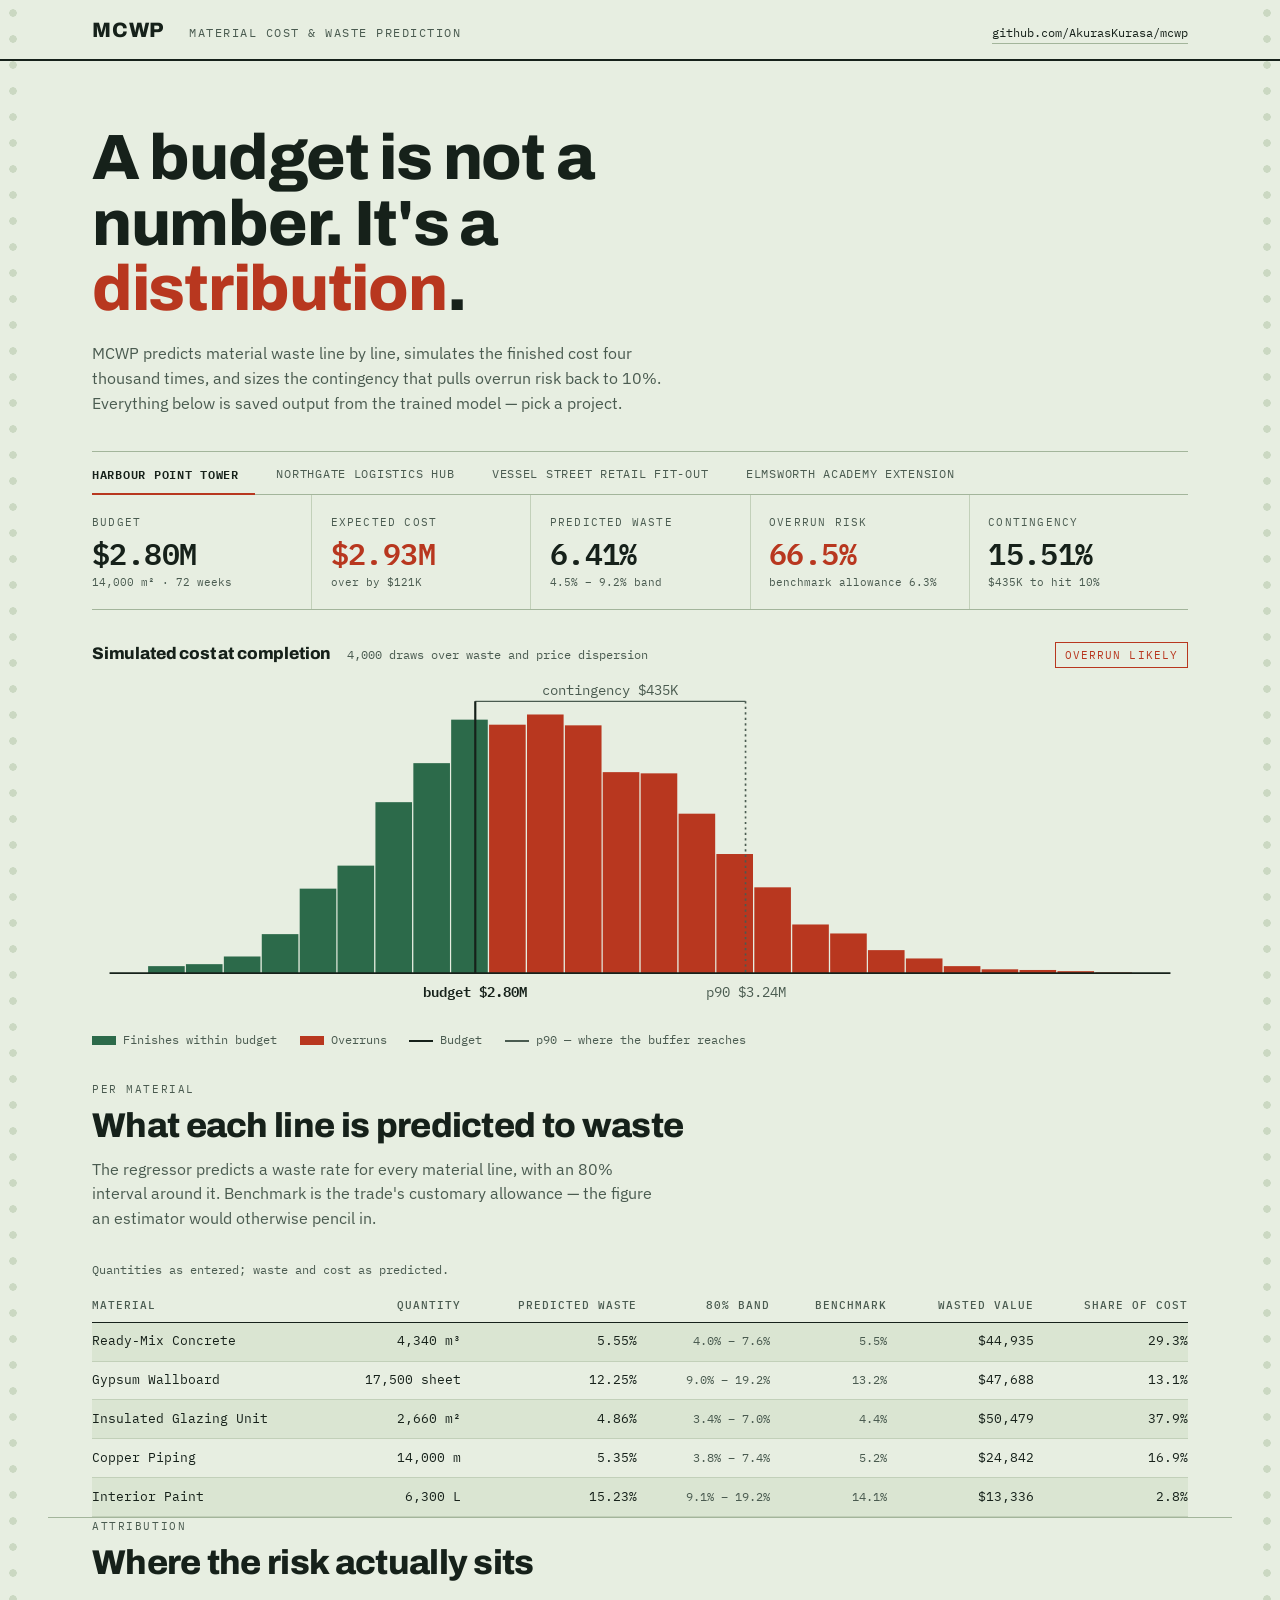
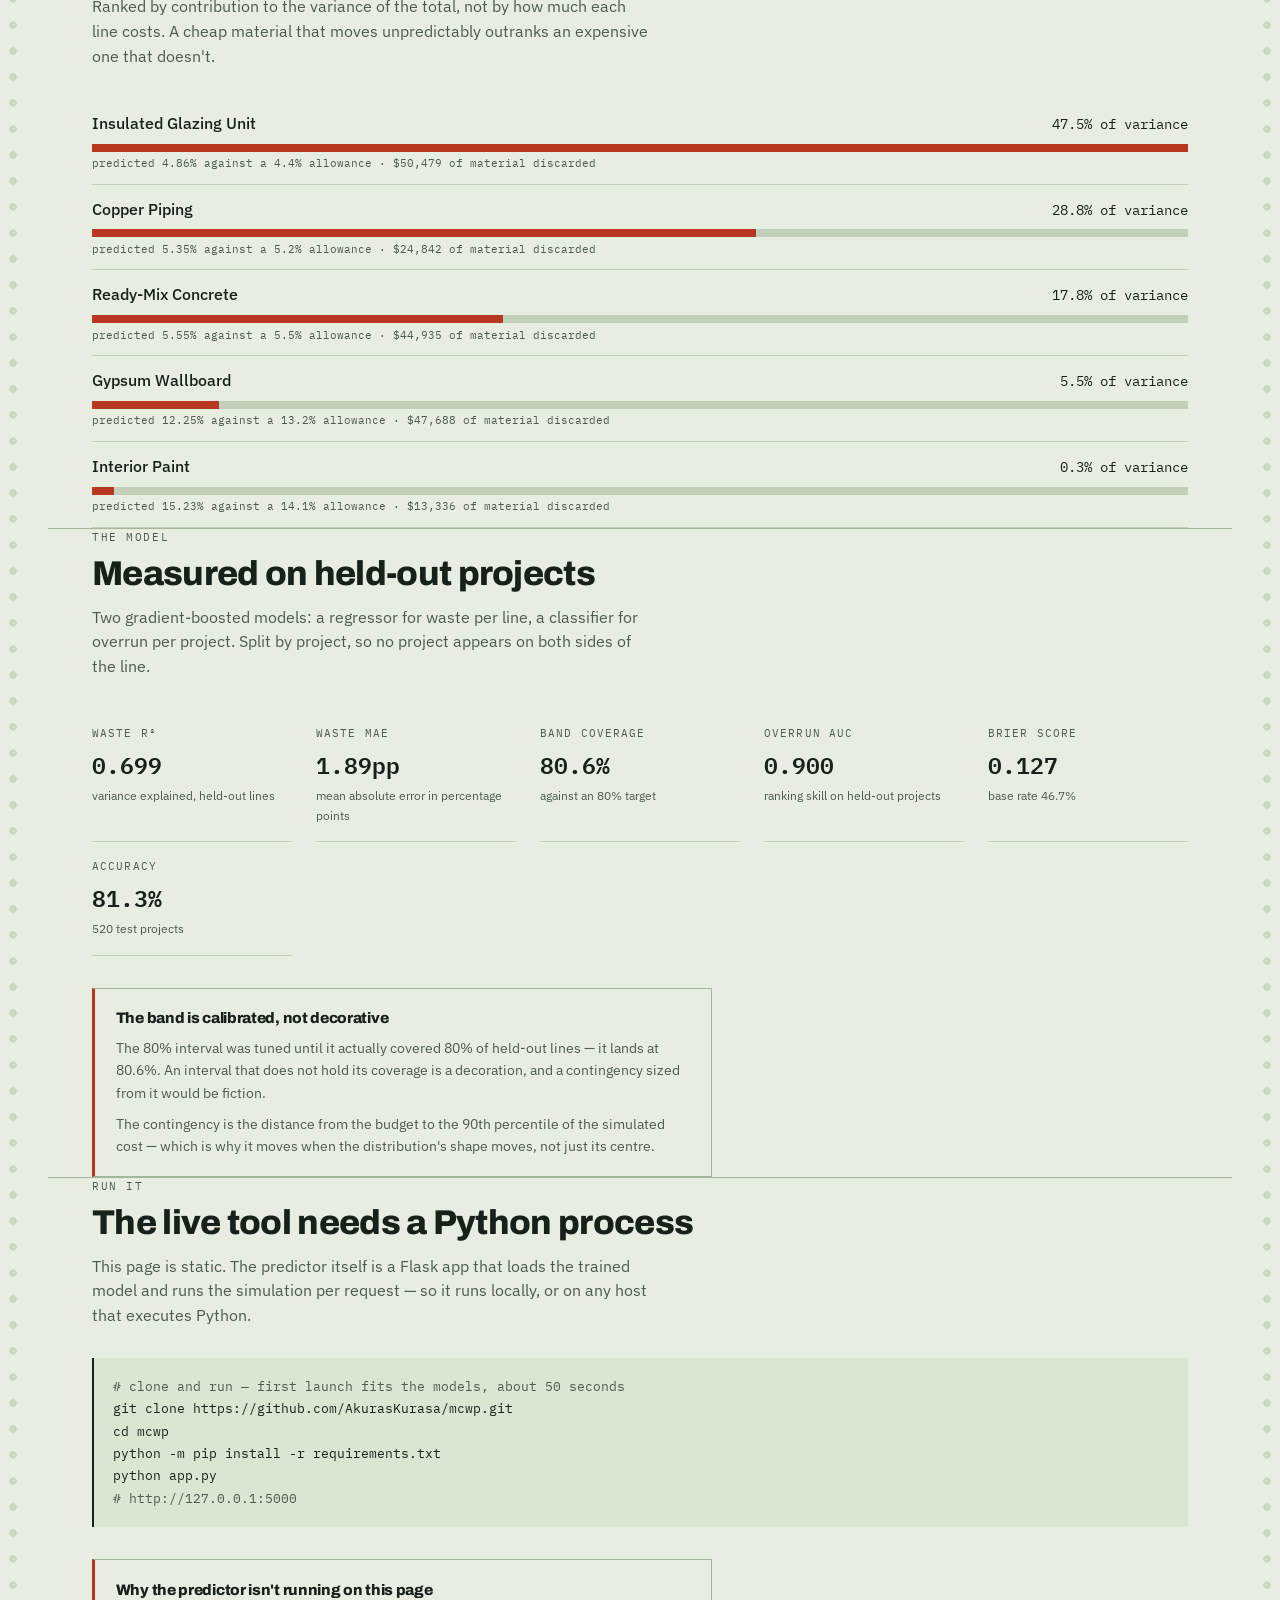
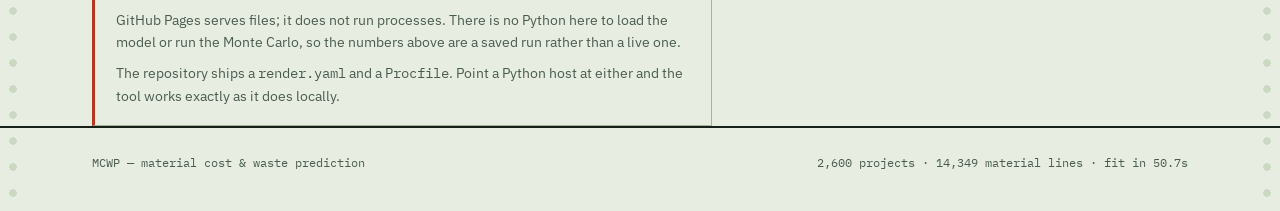
==== site/index.html @ 8adc94d2 "Add static site and GitHub Pages deployment site/ presents saved model output for the four sample pr" ====
<!doctype html>
<html lang="en">
<head>
<meta charset="utf-8">
<meta name="viewport" content="width=device-width, initial-scale=1">
<title>MCWP — Material Cost &amp; Waste Prediction</title>
<meta name="description" content="Predicts construction material waste per line, simulates the finished cost, and sizes the contingency that holds overrun risk at target.">
<link rel="preconnect" href="https://fonts.googleapis.com">
<link rel="preconnect" href="https://fonts.gstatic.com" crossorigin>
<link href="https://fonts.googleapis.com/css2?family=Archivo:wght@600;800&family=IBM+Plex+Mono:wght@400;500;600&family=IBM+Plex+Sans:wght@400;500&display=swap" rel="stylesheet">
<style>
/* ─────────────────────────────────────────────────────────────
   Greenbar. Continuous-form ledger stock, the paper cost reports
   were printed on before they lived in spreadsheets.
   Dark mode is that paper's sibling: a green phosphor terminal.
   ───────────────────────────────────────────────────────────── */
:root{
  --paper:#E7EEE1; --band:#DAE5D2; --ink:#16211A; --ink-2:#4A5B50;
  --rule:#A3B59B; --rule-2:#C2D0B9; --risk:#B8371F; --safe:#2C6A4A;
  --feed:#CBD8C2;
  --f-display:"Archivo",system-ui,sans-serif;
  --f-body:"IBM Plex Sans",system-ui,sans-serif;
  --f-mono:"IBM Plex Mono",ui-monospace,Menlo,monospace;
  --gut:clamp(1.1rem,4vw,2.75rem);
  --max:74rem;
}
@media (prefers-color-scheme:dark){
  :root{
    --paper:#0A120D; --band:#111E15; --ink:#B7E8C6; --ink-2:#6E9A7C;
    --rule:#24382B; --rule-2:#1A2A20; --risk:#FF7355; --safe:#4FD98A;
    --feed:#152219;
  }
}
*{box-sizing:border-box}
html{-webkit-text-size-adjust:100%}
body{
  margin:0; background:var(--paper); color:var(--ink);
  font-family:var(--f-body); font-size:16px; line-height:1.55;
  -webkit-font-smoothing:antialiased;
}
/* tractor-feed margin, wide viewports only */
@media (min-width:1180px){
  body{
    background-image:
      radial-gradient(circle at 13px 50%, var(--feed) 3.5px, transparent 4px),
      radial-gradient(circle at calc(100% - 13px) 50%, var(--feed) 3.5px, transparent 4px);
    background-size:100% 26px; background-repeat:repeat-y;
  }
}
.wrap{max-width:var(--max); margin:0 auto; padding:0 var(--gut)}
a{color:inherit}
h1,h2,h3{font-family:var(--f-display); font-weight:800; letter-spacing:-.02em; margin:0}
.mono{font-family:var(--f-mono); font-variant-numeric:tabular-nums}
:focus-visible{outline:2px solid var(--risk); outline-offset:3px}

/* ── masthead ─────────────────────────────────────────────── */
.head{border-bottom:2px solid var(--ink)}
.head .wrap{display:flex; flex-wrap:wrap; gap:.5rem 1.5rem; align-items:baseline; padding-block:.85rem}
.mark{font-family:var(--f-display); font-weight:800; font-size:1.3rem; letter-spacing:.04em}
.head .sub{font-family:var(--f-mono); font-size:.72rem; text-transform:uppercase;
  letter-spacing:.13em; color:var(--ink-2)}
.head .spacer{margin-left:auto}
.head a.repo{font-family:var(--f-mono); font-size:.75rem; text-decoration:none;
  border-bottom:1px solid var(--rule); padding-bottom:1px}
.head a.repo:hover{border-color:var(--ink)}

/* ── hero ─────────────────────────────────────────────────── */
.hero{padding-block:clamp(2.2rem,6vw,4rem) 1.5rem}
.thesis{font-size:clamp(2rem,6.2vw,4rem); line-height:1.02; max-width:16ch}
.thesis em{font-style:normal; color:var(--risk)}
.lede{margin:1.15rem 0 0; max-width:58ch; color:var(--ink-2); font-size:1.02rem}

/* ── project switcher ─────────────────────────────────────── */
.tabs{display:flex; flex-wrap:wrap; gap:0; margin-top:2.25rem;
  border-top:1px solid var(--rule); border-bottom:1px solid var(--rule)}
.tab{appearance:none; background:none; border:0; cursor:pointer;
  font-family:var(--f-mono); font-size:.76rem; letter-spacing:.06em;
  text-transform:uppercase; color:var(--ink-2); padding:.7rem 1rem .6rem 0;
  margin-right:1.35rem; border-bottom:2px solid transparent; margin-bottom:-1px}
.tab:hover{color:var(--ink)}
.tab[aria-selected="true"]{color:var(--ink); border-bottom-color:var(--risk); font-weight:600}

/* ── figure row ───────────────────────────────────────────── */
.figs{display:grid; grid-template-columns:repeat(auto-fit,minmax(9.5rem,1fr));
  border-bottom:1px solid var(--rule)}
.fig{padding:1.15rem 1rem 1.1rem 0}
.fig + .fig{border-left:1px solid var(--rule-2); padding-left:1.15rem}
.fig .k{font-family:var(--f-mono); font-size:.68rem; text-transform:uppercase;
  letter-spacing:.11em; color:var(--ink-2); display:block; margin-bottom:.4rem}
.fig .v{font-family:var(--f-mono); font-weight:600; font-size:clamp(1.3rem,3.2vw,1.85rem);
  letter-spacing:-.02em; display:block; line-height:1.1}
.fig .n{font-family:var(--f-mono); font-size:.7rem; color:var(--ink-2); display:block; margin-top:.3rem}
.v.risk{color:var(--risk)} .v.safe{color:var(--safe)}

/* ── the chart: signature element ─────────────────────────── */
.chartwrap{padding:1.9rem 0 .5rem}
.chart-hd{display:flex; flex-wrap:wrap; gap:.6rem 1rem; align-items:baseline; margin-bottom:1.1rem}
.chart-hd h2{font-size:1.05rem; letter-spacing:-.01em}
.chart-hd .note{font-family:var(--f-mono); font-size:.72rem; color:var(--ink-2)}
.verdict{font-family:var(--f-mono); font-size:.7rem; text-transform:uppercase;
  letter-spacing:.1em; padding:.22rem .55rem; border:1px solid currentColor; margin-left:auto}
svg{display:block; width:100%; height:auto; overflow:visible}
.legend{display:flex; flex-wrap:wrap; gap:1.4rem; margin-top:1rem;
  font-family:var(--f-mono); font-size:.72rem; color:var(--ink-2)}
.legend i{display:inline-block; width:1.5rem; height:.55rem; margin-right:.45rem;
  vertical-align:middle; border:0}

/* ── sections ─────────────────────────────────────────────── */
section{padding-block:clamp(2.4rem,6vw,4rem)}
section + section{border-top:1px solid var(--rule)}
.eyebrow{font-family:var(--f-mono); font-size:.7rem; text-transform:uppercase;
  letter-spacing:.14em; color:var(--ink-2); margin:0 0 .55rem}
.h2{font-size:clamp(1.5rem,3.6vw,2.15rem); line-height:1.12; margin-bottom:.7rem}
.intro{max-width:56ch; color:var(--ink-2); margin:0 0 1.9rem}

/* ── ledger table ─────────────────────────────────────────── */
.ledger{width:100%; border-collapse:collapse; font-family:var(--f-mono); font-size:.82rem}
.ledger caption{text-align:left; font-family:var(--f-mono); font-size:.72rem;
  color:var(--ink-2); padding-bottom:.6rem}
.ledger th{text-align:right; font-weight:500; font-size:.68rem; text-transform:uppercase;
  letter-spacing:.09em; color:var(--ink-2); padding:.5rem .7rem; border-bottom:1.5px solid var(--ink)}
.ledger th:first-child,.ledger td:first-child{text-align:left; padding-left:0}
.ledger td{text-align:right; padding:.55rem .7rem; border-bottom:1px solid var(--rule-2);
  font-variant-numeric:tabular-nums}
.ledger tbody tr:nth-child(odd){background:var(--band)}
.ledger td:last-child,.ledger th:last-child{padding-right:0}
.scroller{overflow-x:auto; margin-inline:calc(var(--gut) * -1); padding-inline:var(--gut)}
.band{color:var(--ink-2); font-size:.76rem}

/* ── risk bars ────────────────────────────────────────────── */
.risks{list-style:none; margin:0; padding:0}
.risks li{padding:.75rem 0; border-bottom:1px solid var(--rule-2);
  display:grid; grid-template-columns:1fr auto; gap:.15rem .9rem; align-items:baseline}
.risks .nm{font-weight:500}
.risks .pc{font-family:var(--f-mono); font-size:.85rem; font-variant-numeric:tabular-nums}
.risks .bar{grid-column:1/-1; height:.5rem; background:var(--rule-2); margin-top:.35rem}
.risks .bar span{display:block; height:100%; background:var(--risk)}
.risks .meta{grid-column:1/-1; font-family:var(--f-mono); font-size:.71rem; color:var(--ink-2)}

/* ── metric grid ──────────────────────────────────────────── */
.metrics{display:grid; grid-template-columns:repeat(auto-fit,minmax(11rem,1fr)); gap:0 1.5rem}
.metric{padding:1rem 0; border-bottom:1px solid var(--rule-2)}
.metric .k{font-family:var(--f-mono); font-size:.69rem; text-transform:uppercase;
  letter-spacing:.1em; color:var(--ink-2); display:block}
.metric .v{font-family:var(--f-mono); font-weight:600; font-size:1.45rem; display:block; margin-top:.3rem}
.metric .n{font-size:.78rem; color:var(--ink-2); display:block; margin-top:.2rem}

/* ── code ─────────────────────────────────────────────────── */
pre{font-family:var(--f-mono); font-size:.82rem; line-height:1.7; margin:0;
  padding:1.1rem 1.2rem; background:var(--band); border-left:2px solid var(--ink);
  overflow-x:auto}
pre .c{color:var(--ink-2)}

/* ── callout ──────────────────────────────────────────────── */
.callout{border:1px solid var(--rule); border-left:3px solid var(--risk);
  padding:1.15rem 1.3rem; margin-top:2rem; max-width:62ch}
.callout h3{font-size:.95rem; margin-bottom:.4rem}
.callout p{margin:0; font-size:.9rem; color:var(--ink-2)}
.callout p + p{margin-top:.55rem}

/* ── footer ───────────────────────────────────────────────── */
footer{border-top:2px solid var(--ink); padding-block:1.6rem 2.4rem;
  font-family:var(--f-mono); font-size:.74rem; color:var(--ink-2)}
footer .wrap{display:flex; flex-wrap:wrap; gap:.5rem 1.5rem; align-items:baseline}
footer .spacer{margin-left:auto}
@media (prefers-reduced-motion:no-preference){
  .fade{animation:f .5s ease both}
  @keyframes f{from{opacity:0; transform:translateY(4px)} to{opacity:1; transform:none}}
}
</style>
</head>
<body>

<header class="head">
  <div class="wrap">
    <span class="mark">MCWP</span>
    <span class="sub">Material cost &amp; waste prediction</span>
    <span class="spacer"></span>
    <a class="repo" href="https://github.com/AkurasKurasa/mcwp">github.com/AkurasKurasa/mcwp</a>
  </div>
</header>

<main>
  <div class="wrap hero">
    <h1 class="thesis">A budget is not a number. It's a <em>distribution</em>.</h1>
    <p class="lede">
      MCWP predicts material waste line by line, simulates the finished cost four
      thousand times, and sizes the contingency that pulls overrun risk back to 10%.
      Everything below is saved output from the trained model — pick a project.
    </p>

    <div class="tabs" role="tablist" aria-label="Sample projects"></div>

    <div class="figs"></div>

    <div class="chartwrap">
      <div class="chart-hd">
        <h2>Simulated cost at completion</h2>
        <span class="note">4,000 draws over waste and price dispersion</span>
        <span class="verdict"></span>
      </div>
      <div class="chartbox"></div>
      <div class="legend">
        <span><i style="background:var(--safe)"></i>Finishes within budget</span>
        <span><i style="background:var(--risk)"></i>Overruns</span>
        <span><i style="background:var(--ink);height:2px"></i>Budget</span>
        <span><i style="background:var(--ink-2);height:2px"></i>p90 — where the buffer reaches</span>
      </div>
    </div>
  </div>

  <section class="wrap">
    <p class="eyebrow">Per material</p>
    <h2 class="h2">What each line is predicted to waste</h2>
    <p class="intro">
      The regressor predicts a waste rate for every material line, with an 80%
      interval around it. Benchmark is the trade's customary allowance — the
      figure an estimator would otherwise pencil in.
    </p>
    <div class="scroller">
      <table class="ledger">
        <caption>Quantities as entered; waste and cost as predicted.</caption>
        <thead>
          <tr>
            <th>Material</th><th>Quantity</th><th>Predicted waste</th>
            <th>80% band</th><th>Benchmark</th><th>Wasted value</th><th>Share of cost</th>
          </tr>
        </thead>
        <tbody id="lines"></tbody>
      </table>
    </div>
  </section>

  <section class="wrap">
    <p class="eyebrow">Attribution</p>
    <h2 class="h2">Where the risk actually sits</h2>
    <p class="intro">
      Ranked by contribution to the variance of the total, not by how much each
      line costs. A cheap material that moves unpredictably outranks an expensive
      one that doesn't.
    </p>
    <ul class="risks" id="risks"></ul>
  </section>

  <section class="wrap">
    <p class="eyebrow">The model</p>
    <h2 class="h2">Measured on held-out projects</h2>
    <p class="intro">
      Two gradient-boosted models: a regressor for waste per line, a classifier
      for overrun per project. Split by project, so no project appears on both
      sides of the line.
    </p>
    <div class="metrics" id="metrics"></div>

    <div class="callout">
      <h3>The band is calibrated, not decorative</h3>
      <p id="cal-note"></p>
      <p>
        The contingency is the distance from the budget to the 90th percentile of
        the simulated cost — which is why it moves when the distribution's shape
        moves, not just its centre.
      </p>
    </div>
  </section>

  <section class="wrap">
    <p class="eyebrow">Run it</p>
    <h2 class="h2">The live tool needs a Python process</h2>
    <p class="intro">
      This page is static. The predictor itself is a Flask app that loads the
      trained model and runs the simulation per request — so it runs locally, or
      on any host that executes Python.
    </p>
<pre><span class="c"># clone and run — first launch fits the models, about 50 seconds</span>
git clone https://github.com/AkurasKurasa/mcwp.git
cd mcwp
python -m pip install -r requirements.txt
python app.py
<span class="c"># http://127.0.0.1:5000</span></pre>
    <div class="callout">
      <h3>Why the predictor isn't running on this page</h3>
      <p>
        GitHub Pages serves files; it does not run processes. There is no Python
        here to load the model or run the Monte Carlo, so the numbers above are a
        saved run rather than a live one.
      </p>
      <p>
        The repository ships a <span class="mono">render.yaml</span> and a
        <span class="mono">Procfile</span>. Point a Python host at either and the
        tool works exactly as it does locally.
      </p>
    </div>
  </section>
</main>

<footer>
  <div class="wrap">
    <span>MCWP — material cost &amp; waste prediction</span>
    <span class="spacer"></span>
    <span id="corpus"></span>
  </div>
</footer>

<script src="data.js"></script>
<script>
(function(){
  "use strict";
  var D = window.MCWP;
  if (!D) return;

  var money = function(v, d){
    d = d || 0;
    return (v < 0 ? "-" : "") + "$" + Math.abs(v).toLocaleString("en-US",
      {minimumFractionDigits:d, maximumFractionDigits:d});
  };
  var compact = function(v){
    var a = Math.abs(v), s = v < 0 ? "-" : "";
    if (a >= 1e6) return s + "$" + (a/1e6).toFixed(2) + "M";
    if (a >= 1e3) return s + "$" + (a/1e3).toFixed(0) + "K";
    return s + "$" + a.toFixed(0);
  };
  var pct = function(v, d){ return v.toFixed(d === undefined ? 1 : d) + "%"; };
  var el = function(sel){ return document.querySelector(sel); };

  /* ── tabs ─────────────────────────────────────────────── */
  var tabs = el(".tabs"), current = 0;
  D.projects.forEach(function(p, i){
    var b = document.createElement("button");
    b.className = "tab"; b.type = "button"; b.role = "tab";
    b.textContent = p.name;
    b.setAttribute("aria-selected", i === 0 ? "true" : "false");
    b.addEventListener("click", function(){ select(i); });
    tabs.appendChild(b);
  });

  function select(i){
    current = i;
    Array.prototype.forEach.call(tabs.children, function(b, j){
      b.setAttribute("aria-selected", j === i ? "true" : "false");
    });
    render(D.projects[i]);
  }

  /* ── figure row ───────────────────────────────────────── */
  function figures(p){
    var over = p.variance < 0;
    return [
      {k:"Budget",          v:compact(p.budget),                 n:p.area.toLocaleString()+" m² · "+p.weeks+" weeks"},
      {k:"Expected cost",   v:compact(p.expected),               n:(over?"over":"under")+" by "+compact(Math.abs(p.variance)), cls:over?"risk":"safe"},
      {k:"Predicted waste", v:pct(p.waste.pct,2),                n:pct(p.waste.low_pct,1)+" – "+pct(p.waste.high_pct,1)+" band"},
      {k:"Overrun risk",    v:pct(p.overrun.probability,1),      n:"benchmark allowance "+pct(p.waste.benchmark_pct,1), cls:p.overrun.probability>=50?"risk":"safe"},
      {k:"Contingency",     v:pct(p.buffer.pct_of_budget,2),     n:compact(p.buffer.amount)+" to hit "+p.buffer.target_risk+"%"}
    ];
  }

  function render(p){
    /* figures */
    var f = el(".figs");
    f.innerHTML = "";
    figures(p).forEach(function(d){
      var div = document.createElement("div");
      div.className = "fig fade";
      div.innerHTML = '<span class="k">'+d.k+'</span>' +
        '<span class="v '+(d.cls||"")+'">'+d.v+'</span>' +
        '<span class="n">'+d.n+'</span>';
      f.appendChild(div);
    });

    /* verdict chip */
    var v = el(".verdict");
    v.textContent = p.overrun.verdict;
    v.style.color = p.overrun.probability >= 50 ? "var(--risk)" : "var(--safe)";

    chart(p);
    ledger(p);
    risks(p);
  }

  /* ── the distribution ─────────────────────────────────── */
  function chart(p){
    var H = p.overrun.histogram, box = el(".chartbox");
    var W = 1000, HT = 300, PAD = {t:26, r:16, b:38, l:16};
    var xs = H.map(function(d){ return d.x; });
    var lo = Math.min(Math.min.apply(null, xs), p.budget);
    var hi = Math.max(Math.max.apply(null, xs), p.budget, p.overrun.p90);
    var span = (hi - lo) || 1;
    lo -= span * 0.06; hi += span * 0.06; span = hi - lo;

    var maxN = Math.max.apply(null, H.map(function(d){ return d.n; })) || 1;
    var bw = H.length > 1 ? Math.abs(H[1].x - H[0].x) : span / 26;
    var X = function(val){ return PAD.l + (val - lo) / span * (W - PAD.l - PAD.r); };
    var Y = function(n){ return HT - PAD.b - (n / maxN) * (HT - PAD.t - PAD.b); };

    var bars = H.map(function(d){
      var over = d.x > p.budget;
      var x0 = X(d.x - bw/2) + 0.6, x1 = X(d.x + bw/2) - 0.6;
      return '<rect x="'+x0.toFixed(1)+'" y="'+Y(d.n).toFixed(1)+
             '" width="'+Math.max(x1-x0,0.5).toFixed(1)+
             '" height="'+(HT - PAD.b - Y(d.n)).toFixed(1)+
             '" fill="'+(over ? "var(--risk)" : "var(--safe)")+'"/>';
    }).join("");

    var bx = X(p.budget), px = X(p.overrun.p90), base = HT - PAD.b;
    var svg =
      '<svg viewBox="0 0 '+W+' '+HT+'" role="img" aria-label="Simulated cost distribution for '+
        p.name+'. Budget '+money(p.budget)+', 90th percentile '+money(p.overrun.p90)+'.">' +
      bars +
      /* baseline */
      '<line x1="'+PAD.l+'" y1="'+base+'" x2="'+(W-PAD.r)+'" y2="'+base+
        '" stroke="var(--ink)" stroke-width="1.5"/>' +
      /* buffer span */
      '<line x1="'+bx.toFixed(1)+'" y1="'+(PAD.t-12)+'" x2="'+px.toFixed(1)+'" y2="'+(PAD.t-12)+
        '" stroke="var(--ink-2)" stroke-width="1"/>' +
      '<text x="'+((bx+px)/2).toFixed(1)+'" y="'+(PAD.t-18)+
        '" text-anchor="middle" font-family="IBM Plex Mono, monospace" font-size="13" ' +
        'fill="var(--ink-2)">contingency '+compact(p.buffer.amount)+'</text>' +
      /* p90 */
      '<line x1="'+px.toFixed(1)+'" y1="'+(PAD.t-12)+'" x2="'+px.toFixed(1)+'" y2="'+base+
        '" stroke="var(--ink-2)" stroke-width="1.5" stroke-dasharray="2 3"/>' +
      '<text x="'+px.toFixed(1)+'" y="'+(base+22)+'" text-anchor="middle" ' +
        'font-family="IBM Plex Mono, monospace" font-size="13" fill="var(--ink-2)">p90 '+
        compact(p.overrun.p90)+'</text>' +
      /* budget */
      '<line x1="'+bx.toFixed(1)+'" y1="'+(PAD.t-12)+'" x2="'+bx.toFixed(1)+'" y2="'+base+
        '" stroke="var(--ink)" stroke-width="2"/>' +
      '<text x="'+bx.toFixed(1)+'" y="'+(base+22)+'" text-anchor="middle" ' +
        'font-family="IBM Plex Mono, monospace" font-size="13" font-weight="600" ' +
        'fill="var(--ink)">budget '+compact(p.budget)+'</text>' +
      '</svg>';
    box.innerHTML = svg;
  }

  /* ── ledger ───────────────────────────────────────────── */
  function ledger(p){
    el("#lines").innerHTML = p.lines.map(function(l){
      return "<tr>" +
        "<td>"+l.name+"</td>" +
        "<td>"+l.qty.toLocaleString("en-US",{maximumFractionDigits:0})+" "+l.unit+"</td>" +
        "<td>"+pct(l.waste,2)+"</td>" +
        '<td class="band">'+pct(l.low,1)+" – "+pct(l.high,1)+"</td>" +
        '<td class="band">'+pct(l.bench,1)+"</td>" +
        "<td>"+money(l.wasted_value)+"</td>" +
        "<td>"+pct(l.share,1)+"</td>" +
      "</tr>";
    }).join("");
  }

  /* ── risk attribution ─────────────────────────────────── */
  function risks(p){
    var top = p.risks[0] ? p.risks[0].variance_share : 1;
    el("#risks").innerHTML = p.risks.map(function(r){
      var w = Math.max(2, r.variance_share / top * 100);
      return "<li>" +
        '<span class="nm">'+r.name+"</span>" +
        '<span class="pc">'+pct(r.variance_share,1)+" of variance</span>" +
        '<span class="bar"><span style="width:'+w.toFixed(1)+'%"></span></span>' +
        '<span class="meta">predicted '+pct(r.waste_pct,2)+
          " against a "+pct(r.benchmark_pct,1)+" allowance · "+
          money(r.wasted_value)+" of material discarded</span>" +
      "</li>";
    }).join("");
  }

  /* ── static: model metrics ────────────────────────────── */
  (function(){
    var m = D.model, w = m.waste, o = m.overrun;
    var rows = [
      {k:"Waste R²",        v:w.r2.toFixed(3),            n:"variance explained, held-out lines"},
      {k:"Waste MAE",       v:w.mae_pp.toFixed(2)+"pp",   n:"mean absolute error in percentage points"},
      {k:"Band coverage",   v:w.coverage_80.toFixed(1)+"%", n:"against an 80% target"},
      {k:"Overrun AUC",     v:o.auc.toFixed(3),           n:"ranking skill on held-out projects"},
      {k:"Brier score",     v:o.brier.toFixed(3),         n:"base rate "+o.base_rate.toFixed(1)+"%"},
      {k:"Accuracy",        v:o.accuracy*100 < 100 ? (o.accuracy*100).toFixed(1)+"%" : "-",
       n:o.test_projects+" test projects"}
    ];
    el("#metrics").innerHTML = rows.map(function(r){
      return '<div class="metric"><span class="k">'+r.k+'</span>' +
             '<span class="v">'+r.v+'</span><span class="n">'+r.n+"</span></div>";
    }).join("");

    el("#cal-note").textContent =
      "The 80% interval was tuned until it actually covered 80% of held-out lines — " +
      "it lands at " + w.coverage_80.toFixed(1) + "%. An interval that does not hold " +
      "its coverage is a decoration, and a contingency sized from it would be fiction.";

    el("#corpus").textContent =
      m.corpus_projects.toLocaleString() + " projects · " +
      m.corpus_lines.toLocaleString() + " material lines · fit in " +
      m.fit_seconds.toFixed(1) + "s";
  })();

  select(0);
})();
</script>
</body>
</html>
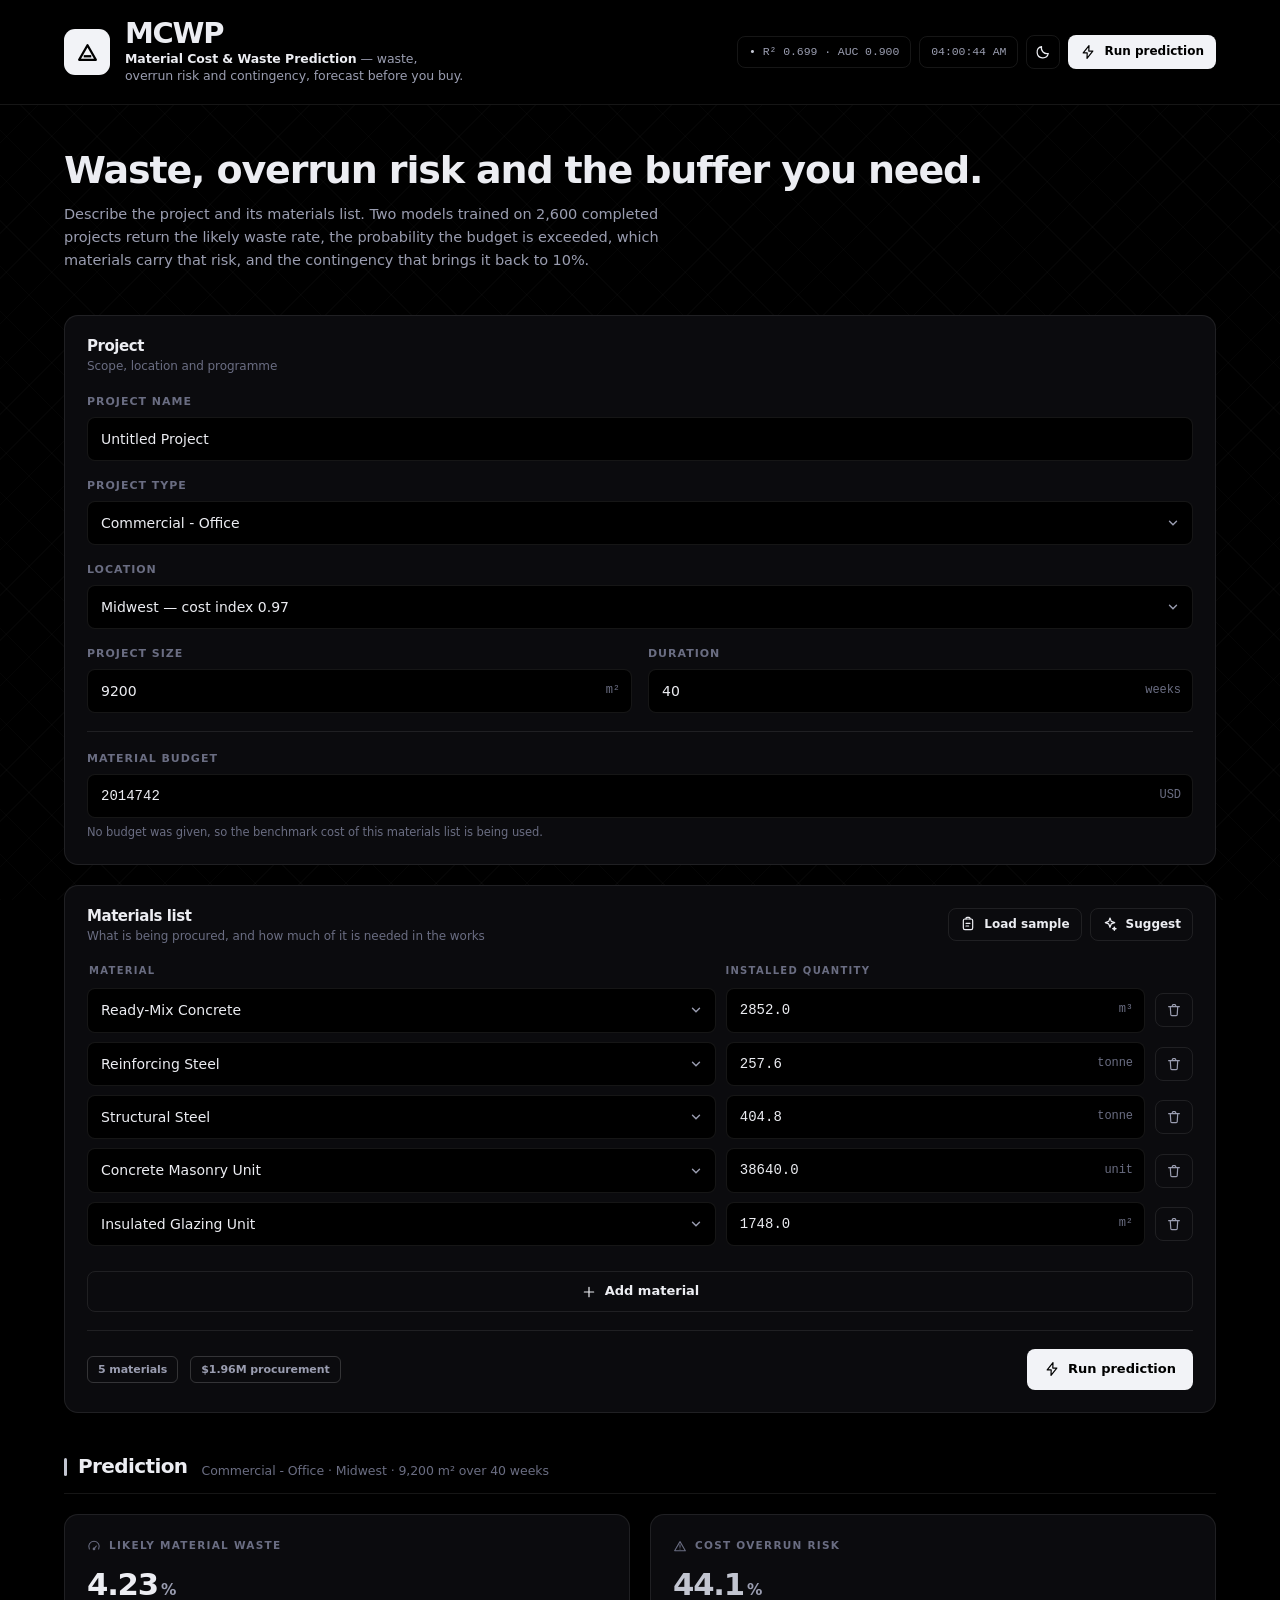
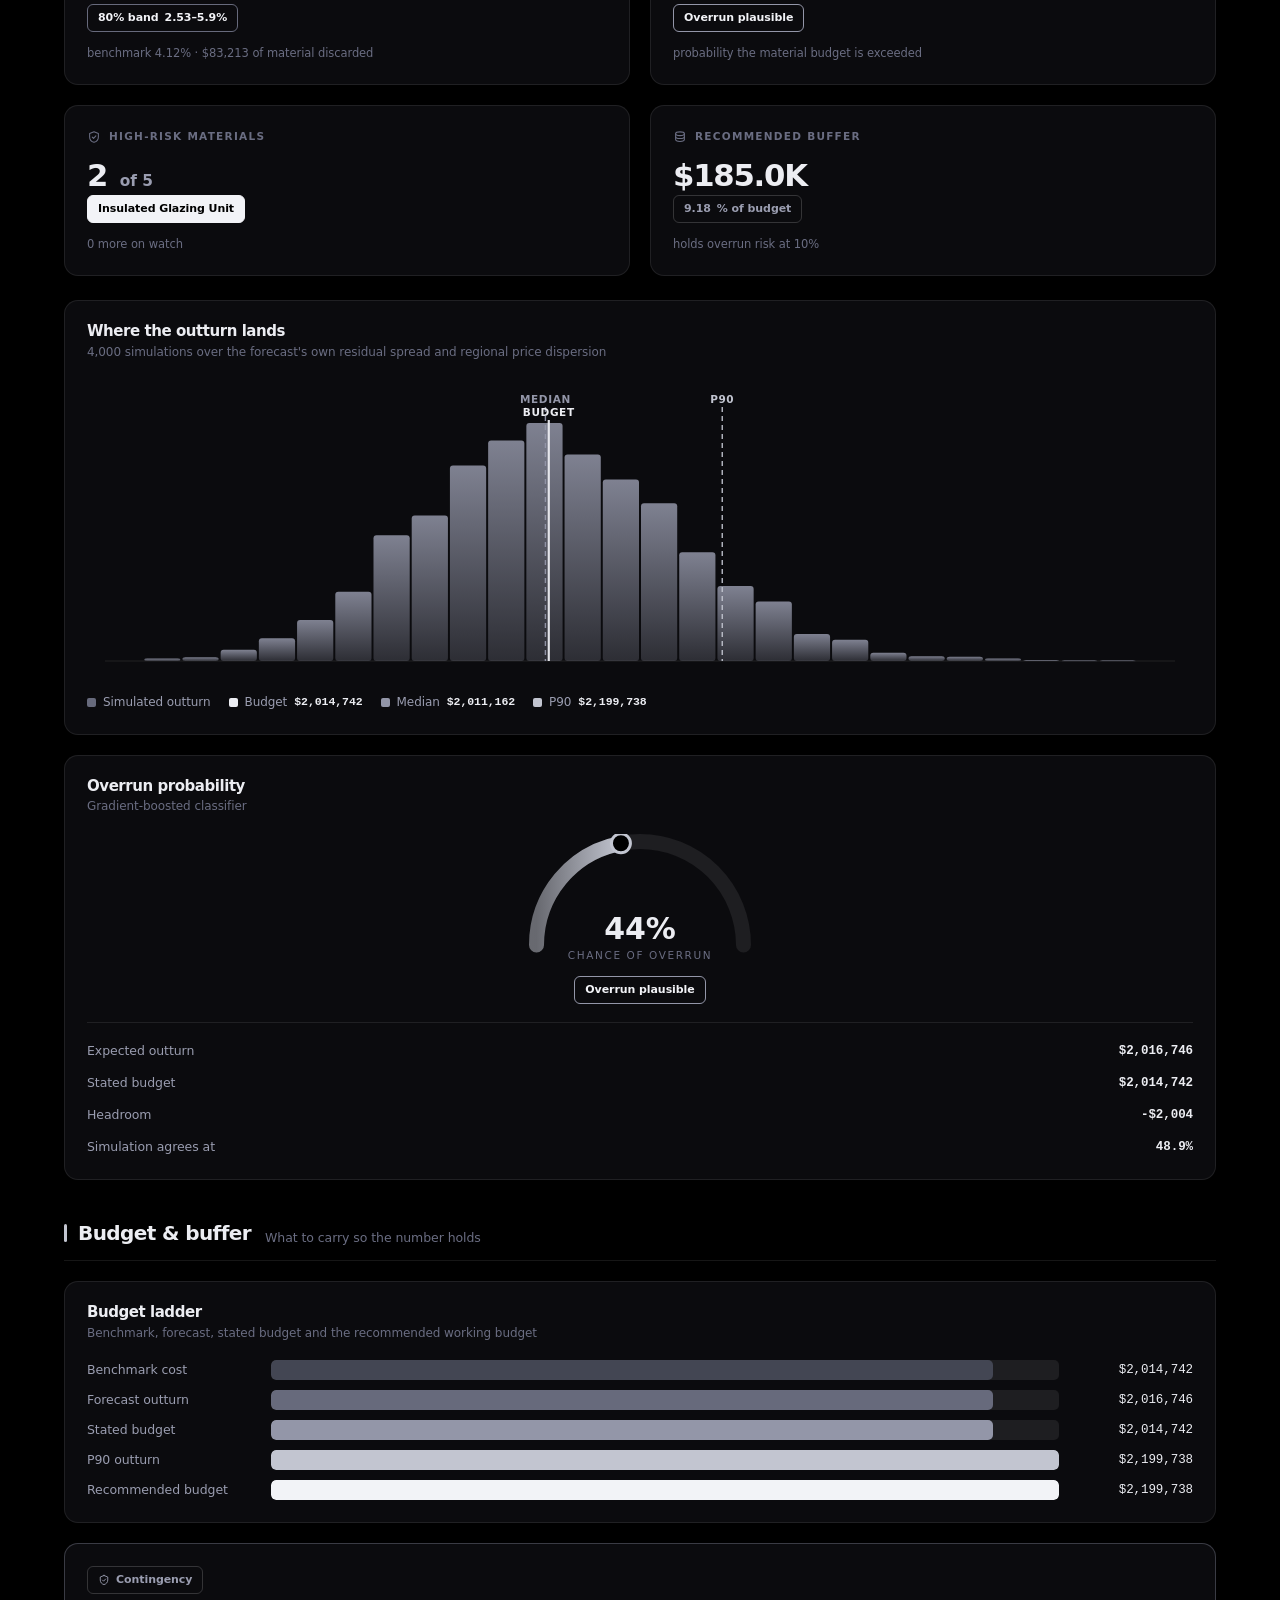
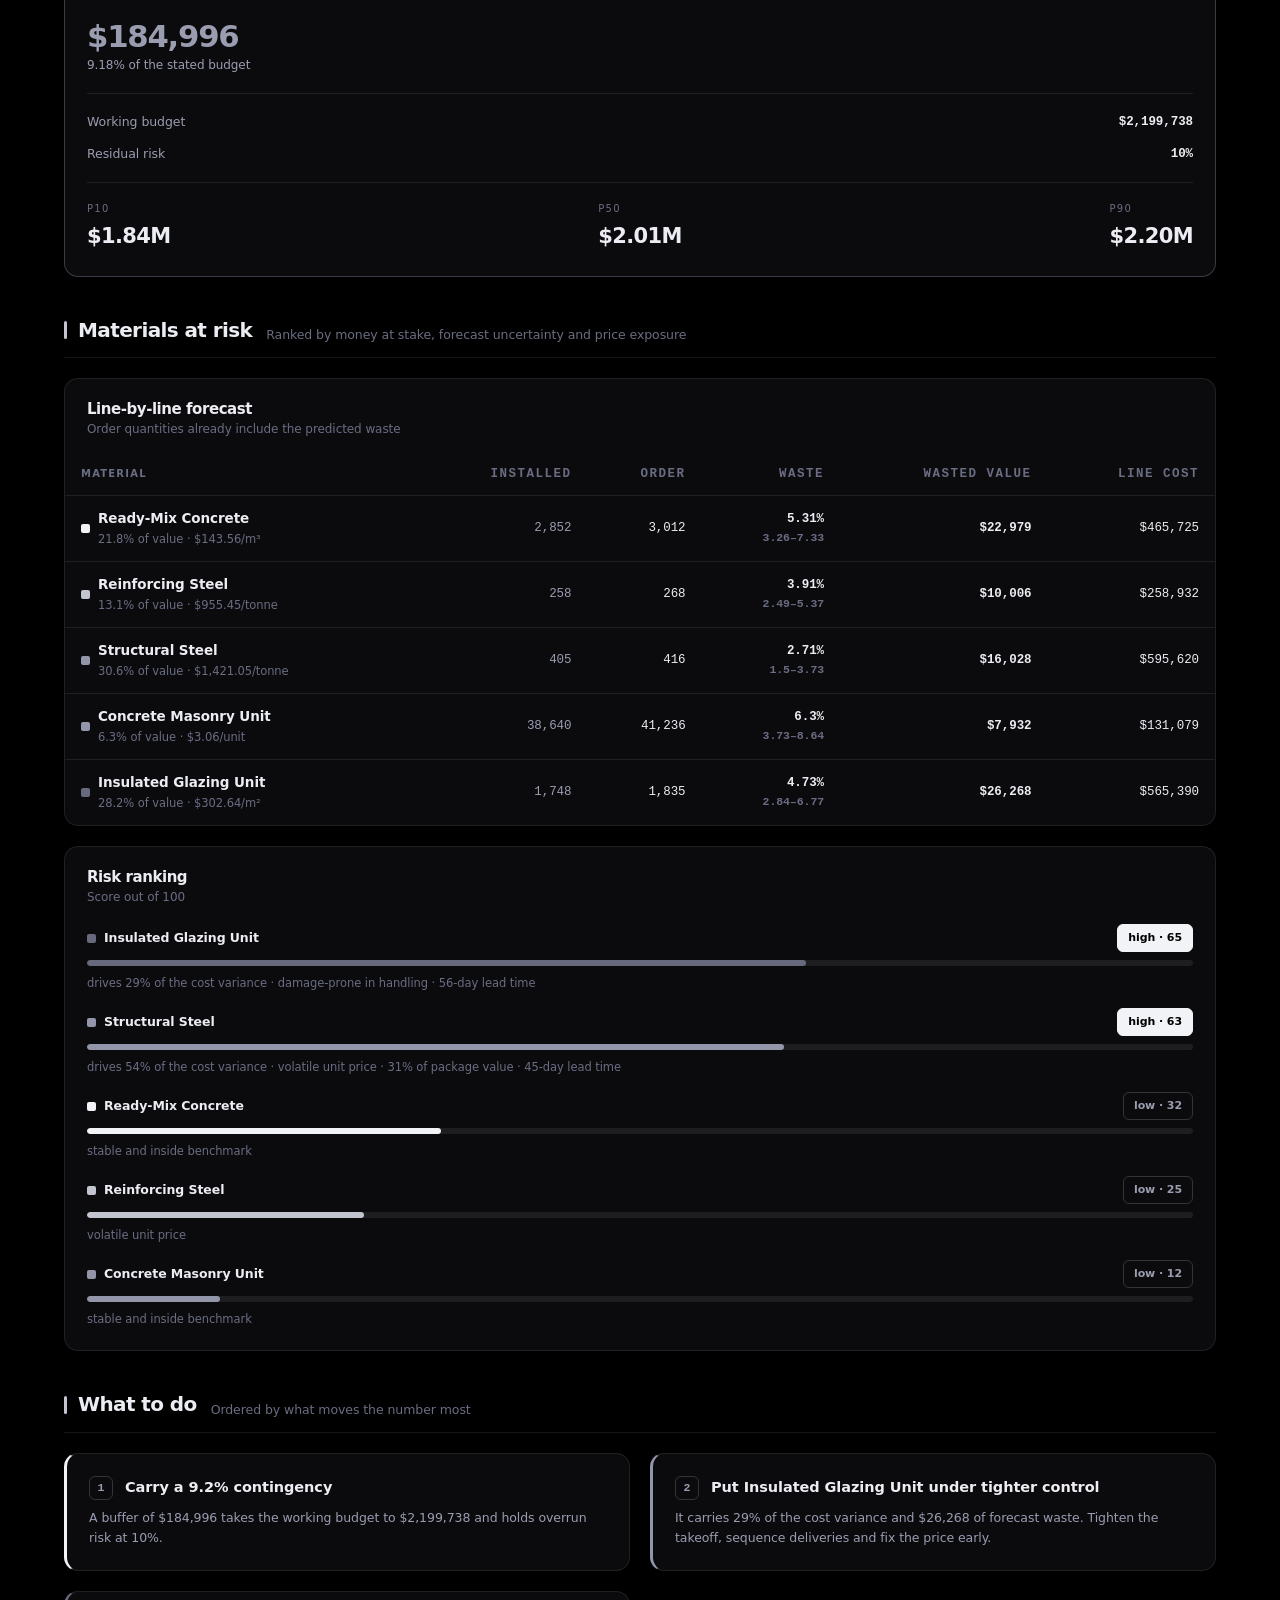
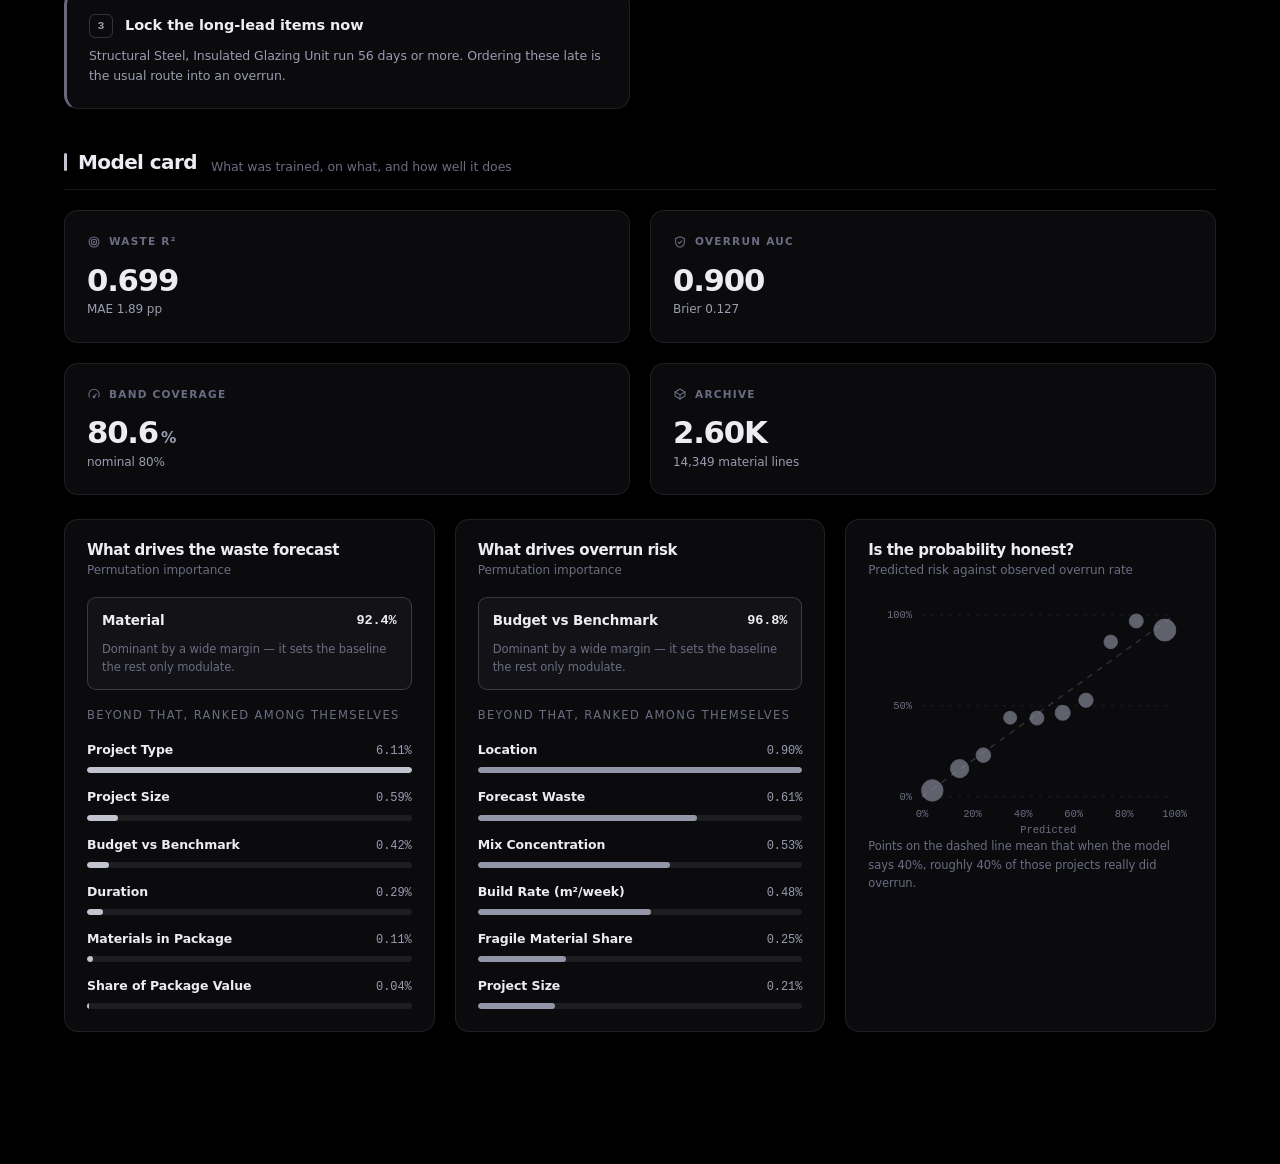
==== commit 4435bd17: "Run the full app on GitHub Pages without a server Ports the trained model to the browser so the real" ====
--- a/site/index.html
+++ b/site/index.html
@@ -1,496 +1,1084 @@
-<!doctype html>
-<html lang="en">
+<!DOCTYPE html>
+<html lang="en" data-theme="dark">
 <head>
 <meta charset="utf-8">
 <meta name="viewport" content="width=device-width, initial-scale=1">
-<title>MCWP — Material Cost &amp; Waste Prediction</title>
-<meta name="description" content="Predicts construction material waste per line, simulates the finished cost, and sizes the contingency that holds overrun risk at target.">
+<title>Prediction &middot; Material Cost &amp; Waste Prediction</title>
+<meta name="description" content="Predict material waste, the probability of a cost overrun, which materials carry the risk, and the contingency a project needs.">
+<link rel="icon" href="data:image/svg+xml,%3Csvg xmlns='http://www.w3.org/2000/svg' viewBox='0 0 32 32'%3E%3Crect width='32' height='32' rx='8' fill='%238b5cf6'/%3E%3Cpath d='M8 22 16 8l8 14z' fill='none' stroke='%23fff' stroke-width='2.4' stroke-linejoin='round'/%3E%3C/svg%3E">
 <link rel="preconnect" href="https://fonts.googleapis.com">
 <link rel="preconnect" href="https://fonts.gstatic.com" crossorigin>
-<link href="https://fonts.googleapis.com/css2?family=Archivo:wght@600;800&family=IBM+Plex+Mono:wght@400;500;600&family=IBM+Plex+Sans:wght@400;500&display=swap" rel="stylesheet">
-<style>
-/* ─────────────────────────────────────────────────────────────
-   Greenbar. Continuous-form ledger stock, the paper cost reports
-   were printed on before they lived in spreadsheets.
-   Dark mode is that paper's sibling: a green phosphor terminal.
-   ───────────────────────────────────────────────────────────── */
-:root{
-  --paper:#E7EEE1; --band:#DAE5D2; --ink:#16211A; --ink-2:#4A5B50;
-  --rule:#A3B59B; --rule-2:#C2D0B9; --risk:#B8371F; --safe:#2C6A4A;
-  --feed:#CBD8C2;
-  --f-display:"Archivo",system-ui,sans-serif;
-  --f-body:"IBM Plex Sans",system-ui,sans-serif;
-  --f-mono:"IBM Plex Mono",ui-monospace,Menlo,monospace;
-  --gut:clamp(1.1rem,4vw,2.75rem);
-  --max:74rem;
-}
-@media (prefers-color-scheme:dark){
-  :root{
-    --paper:#0A120D; --band:#111E15; --ink:#B7E8C6; --ink-2:#6E9A7C;
-    --rule:#24382B; --rule-2:#1A2A20; --risk:#FF7355; --safe:#4FD98A;
-    --feed:#152219;
+<link href="https://fonts.googleapis.com/css2?family=Space+Grotesk:wght@500;600;700&family=Inter:wght@400;500;600;700&family=JetBrains+Mono:wght@400;500;600&display=swap" rel="stylesheet">
+<link rel="stylesheet" href="static/css/core.css">
+<link rel="stylesheet" href="static/css/ui.css">
+</head>
+<body>
+
+<div class="lattice" aria-hidden="true"></div>
+
+<header class="masthead">
+  <div class="masthead-inner">
+    <a class="brand" href="#top">
+      <span class="brand-mark">
+        <svg viewBox="0 0 24 24" fill="none" stroke="currentColor" stroke-width="2.2" stroke-linejoin="round">
+          <path d="M4 19 12 5l8 14z"/><path d="M8.4 15.6h7.2"/>
+        </svg>
+      </span>
+      <span class="brand-text">
+        <span class="brand-name"><em>MCWP</em></span>
+        <span class="brand-desc">
+          <b>Material Cost &amp; Waste Prediction</b> &mdash; waste, overrun risk and
+          contingency, forecast before you buy.
+        </span>
+      </span>
+    </a>
+
+    <div class="masthead-actions">
+      <span class="metric-chip">
+        <span class="ok">&bull;</span> R&sup2; 0.699
+        &middot; AUC 0.900
+      </span>
+      <span class="clock" data-clock>--:--:--</span>
+      <button class="btn icon ghost" data-theme-toggle title="Switch theme" aria-label="Switch theme">
+        <span data-theme-icon="dark"><svg viewBox="0 0 24 24" fill="none" stroke="currentColor" stroke-width="1.8"
+     stroke-linecap="round" stroke-linejoin="round" aria-hidden="true"
+     width="16" height="16" style="flex:none"><path d="M20 14.2A8.4 8.4 0 0 1 9.8 4 8.5 8.5 0 1 0 20 14.2Z"/></svg></span>
+        <span data-theme-icon="light" style="display:none"><svg viewBox="0 0 24 24" fill="none" stroke="currentColor" stroke-width="1.8"
+     stroke-linecap="round" stroke-linejoin="round" aria-hidden="true"
+     width="16" height="16" style="flex:none"><circle cx="12" cy="12" r="4"/><path d="M12 2v2.4M12 19.6V22M4.2 4.2l1.7 1.7M18.1 18.1l1.7 1.7M2 12h2.4M19.6 12H22M4.2 19.8l1.7-1.7M18.1 5.9l1.7-1.7"/></svg></span>
+      </button>
+<button class="btn primary sm" type="submit" form="brief-form">
+  <svg viewBox="0 0 24 24" fill="none" stroke="currentColor" stroke-width="1.8"
+     stroke-linecap="round" stroke-linejoin="round" aria-hidden="true"
+     width="16" height="16" style="flex:none"><path d="M13.5 2.5 4.8 13.4h6L10.5 21.5l8.7-10.9h-6l.3-8.1Z"/></svg><span class="cta-label">Run prediction</span></button>
+    </div>
+  </div>
+</header>
+
+<main class="content" id="top">
+
+<div class="page-head reveal">
+  <div class="titles">
+    <h1 class="display">Waste, overrun risk and the buffer you need.</h1>
+    <p class="lede">Describe the project and its materials list. Two models trained on
+      2,600 completed projects return the likely waste rate, the
+      probability the budget is exceeded, which materials carry that risk, and the contingency
+      that brings it back to 10%.</p>
+  </div>
+</div>
+
+<!-- ═══════════════════════════════════════════════ 1. PROJECT BRIEF ══════ -->
+<section id="brief" class="section">
+  <script id="unit-map" type="application/json">{"asphalt_mix": "tonne", "ceramic_tile": "m\u00b2", "clay_brick": "1000 units", "cmu_block": "unit", "copper_piping": "m", "dimensional_lumber": "m\u00b3", "electrical_conduit": "m", "glazing_unit": "m\u00b2", "gypsum_drywall": "sheet", "interior_paint": "L", "membrane_roofing": "m\u00b2", "mineral_wool": "m\u00b2", "plywood_sheathing": "sheet", "ready_mix_concrete": "m\u00b3", "rebar_steel": "tonne", "structural_steel": "tonne"}</script>
+  <form method="post" id="brief-form" class="grid g-5-7 mb-24" style="align-items:start">
+
+    <div class="panel lift reveal">
+      <div class="panel-head">
+        <div><h3>Project</h3><div class="sub">Scope, location and programme</div></div>
+      </div>
+
+      <div class="field mb-16">
+        <label>Project name</label>
+        <input class="input" name="project_name" value="Untitled Project"
+               placeholder="e.g. Harbour Point Tower">
+      </div>
+
+      <div class="field mb-16">
+        <label>Project type</label>
+        <select class="input" name="project_type" id="f-type">
+          <optgroup label="Residential">
+            <option value="res_single" >
+              Residential - Single Family</option>
+            <option value="res_multi" >
+              Residential - Multi-Family</option>
+          </optgroup>
+          <optgroup label="Commercial">
+            <option value="com_office" selected>
+              Commercial - Office</option>
+            <option value="com_retail" >
+              Commercial - Retail / Fit-Out</option>
+            <option value="com_hospitality" >
+              Commercial - Hospitality</option>
+            <option value="com_industrial" >
+              Commercial - Industrial</option>
+          </optgroup>
+          <optgroup label="Other">
+            <option value="institutional" >
+              Institutional - Health / Education</option>
+            <option value="civil" >
+              Civil / Infrastructure</option>
+            <option value="renovation" >
+              Renovation / Refurbishment</option>
+          </optgroup>
+        </select>
+      </div>
+
+      <div class="field mb-16">
+        <label>Location</label>
+        <select class="input" name="region">
+          <option value="ne_metro" >
+            Northeast Metro &mdash; cost index 1.19</option>
+          <option value="mid_atlantic" >
+            Mid-Atlantic &mdash; cost index 1.07</option>
+          <option value="southeast" >
+            Southeast &mdash; cost index 0.93</option>
+          <option value="midwest" selected>
+            Midwest &mdash; cost index 0.97</option>
+          <option value="gulf" >
+            Gulf Coast &mdash; cost index 0.95</option>
+          <option value="mountain" >
+            Mountain West &mdash; cost index 1.03</option>
+          <option value="pacific_nw" >
+            Pacific Northwest &mdash; cost index 1.11</option>
+          <option value="west_coast" >
+            West Coast Metro &mdash; cost index 1.24</option>
+        </select>
+      </div>
+
+      <div class="grid g2" style="gap:16px">
+        <div class="field">
+          <label>Project size</label>
+          <div class="input-affix">
+            <input class="input" type="number" name="project_area" id="f-area"
+                   min="50" max="500000" step="10" value="9200">
+            <span class="suffix">m&sup2;</span>
+          </div>
+        </div>
+        <div class="field">
+          <label>Duration</label>
+          <div class="input-affix">
+            <input class="input" type="number" name="duration_weeks"
+                   min="2" max="260" value="40">
+            <span class="suffix">weeks</span>
+          </div>
+        </div>
+      </div>
+
+      <hr class="hr">
+
+      <div class="field">
+        <label>Material budget</label>
+        <div class="input-affix">
+          <input class="input mono" type="number" name="budget" id="f-budget" min="0" step="1000"
+                 value="2014742">
+          <span class="suffix">USD</span>
+        </div>
+        <span class="hint">
+          No budget was given, so the benchmark cost of this materials list is being used.
+        </span>
+      </div>
+    </div>
+
+    <div class="panel lift reveal">
+      <div class="panel-head">
+        <div><h3>Materials list</h3>
+          <div class="sub">What is being procured, and how much of it is needed in the works</div></div>
+        <div class="right">
+          <button type="button" class="btn sm ghost" id="load-sample">
+            <svg viewBox="0 0 24 24" fill="none" stroke="currentColor" stroke-width="1.8"
+     stroke-linecap="round" stroke-linejoin="round" aria-hidden="true"
+     width="14" height="14" style="flex:none"><rect x="5" y="4.5" width="14" height="16" rx="2.4"/><path d="M9 4.5V3.4A1.4 1.4 0 0 1 10.4 2h3.2A1.4 1.4 0 0 1 15 3.4v1.1"/>
+  <path d="M9 11h6M9 15h4"/></svg> Load sample</button>
+          <button type="button" class="btn sm ghost" id="suggest-lines">
+            <svg viewBox="0 0 24 24" fill="none" stroke="currentColor" stroke-width="1.8"
+     stroke-linecap="round" stroke-linejoin="round" aria-hidden="true"
+     width="14" height="14" style="flex:none"><path d="M12 3l1.9 5.1L19 10l-5.1 1.9L12 17l-1.9-5.1L5 10l5.1-1.9L12 3Z"/><path d="M18.5 16.5l.7 1.8 1.8.7-1.8.7-.7 1.8-.7-1.8-1.8-.7 1.8-.7.7-1.8Z"/></svg> Suggest</button>
+        </div>
+      </div>
+
+      <div class="line-head">
+        <span>Material</span><span>Installed quantity</span><span></span>
+      </div>
+      <div id="lines">
+        <div class="line-row">
+          <select class="input" name="material">
+            <optgroup label="Carpentry">
+              <option value="dimensional_lumber" >Dimensional Lumber</option>
+              <option value="plywood_sheathing" >Plywood Sheathing</option>
+            </optgroup>
+            <optgroup label="Envelope">
+              <option value="clay_brick" >Clay Brick</option>
+              <option value="cmu_block" >Concrete Masonry Unit</option>
+              <option value="glazing_unit" >Insulated Glazing Unit</option>
+              <option value="mineral_wool" >Mineral Wool Insulation</option>
+              <option value="membrane_roofing" >TPO Roofing Membrane</option>
+            </optgroup>
+            <optgroup label="Finishes">
+              <option value="ceramic_tile" >Porcelain Tile</option>
+              <option value="interior_paint" >Interior Paint</option>
+            </optgroup>
+            <optgroup label="Interior">
+              <option value="gypsum_drywall" >Gypsum Wallboard</option>
+            </optgroup>
+            <optgroup label="MEP">
+              <option value="copper_piping" >Copper Piping</option>
+              <option value="electrical_conduit" >Electrical Conduit</option>
+            </optgroup>
+            <optgroup label="Sitework">
+              <option value="asphalt_mix" >Hot-Mix Asphalt</option>
+            </optgroup>
+            <optgroup label="Structural">
+              <option value="ready_mix_concrete" selected>Ready-Mix Concrete</option>
+              <option value="rebar_steel" >Reinforcing Steel</option>
+              <option value="structural_steel" >Structural Steel</option>
+            </optgroup>
+          </select>
+          <div class="input-affix">
+            <input class="input mono" type="number" name="quantity" min="0.1" step="0.1"
+                   value="2852.0">
+            <span class="suffix">m³</span>
+          </div>
+          <button type="button" class="btn icon ghost line-drop" title="Remove">
+            <svg viewBox="0 0 24 24" fill="none" stroke="currentColor" stroke-width="1.8"
+     stroke-linecap="round" stroke-linejoin="round" aria-hidden="true"
+     width="15" height="15" style="flex:none"><path d="M4 7h16M9.5 7V5.2A1.2 1.2 0 0 1 10.7 4h2.6a1.2 1.2 0 0 1 1.2 1.2V7"/>
+  <path d="M6.4 7l.8 12.1A1.5 1.5 0 0 0 8.7 20.5h6.6a1.5 1.5 0 0 0 1.5-1.4L17.6 7"/></svg></button>
+        </div>
+        <div class="line-row">
+          <select class="input" name="material">
+            <optgroup label="Carpentry">
+              <option value="dimensional_lumber" >Dimensional Lumber</option>
+              <option value="plywood_sheathing" >Plywood Sheathing</option>
+            </optgroup>
+            <optgroup label="Envelope">
+              <option value="clay_brick" >Clay Brick</option>
+              <option value="cmu_block" >Concrete Masonry Unit</option>
+              <option value="glazing_unit" >Insulated Glazing Unit</option>
+              <option value="mineral_wool" >Mineral Wool Insulation</option>
+              <option value="membrane_roofing" >TPO Roofing Membrane</option>
+            </optgroup>
+            <optgroup label="Finishes">
+              <option value="ceramic_tile" >Porcelain Tile</option>
+              <option value="interior_paint" >Interior Paint</option>
+            </optgroup>
+            <optgroup label="Interior">
+              <option value="gypsum_drywall" >Gypsum Wallboard</option>
+            </optgroup>
+            <optgroup label="MEP">
+              <option value="copper_piping" >Copper Piping</option>
+              <option value="electrical_conduit" >Electrical Conduit</option>
+            </optgroup>
+            <optgroup label="Sitework">
+              <option value="asphalt_mix" >Hot-Mix Asphalt</option>
+            </optgroup>
+            <optgroup label="Structural">
+              <option value="ready_mix_concrete" >Ready-Mix Concrete</option>
+              <option value="rebar_steel" selected>Reinforcing Steel</option>
+              <option value="structural_steel" >Structural Steel</option>
+            </optgroup>
+          </select>
+          <div class="input-affix">
+            <input class="input mono" type="number" name="quantity" min="0.1" step="0.1"
+                   value="257.6">
+            <span class="suffix">tonne</span>
+          </div>
+          <button type="button" class="btn icon ghost line-drop" title="Remove">
+            <svg viewBox="0 0 24 24" fill="none" stroke="currentColor" stroke-width="1.8"
+     stroke-linecap="round" stroke-linejoin="round" aria-hidden="true"
+     width="15" height="15" style="flex:none"><path d="M4 7h16M9.5 7V5.2A1.2 1.2 0 0 1 10.7 4h2.6a1.2 1.2 0 0 1 1.2 1.2V7"/>
+  <path d="M6.4 7l.8 12.1A1.5 1.5 0 0 0 8.7 20.5h6.6a1.5 1.5 0 0 0 1.5-1.4L17.6 7"/></svg></button>
+        </div>
+        <div class="line-row">
+          <select class="input" name="material">
+            <optgroup label="Carpentry">
+              <option value="dimensional_lumber" >Dimensional Lumber</option>
+              <option value="plywood_sheathing" >Plywood Sheathing</option>
+            </optgroup>
+            <optgroup label="Envelope">
+              <option value="clay_brick" >Clay Brick</option>
+              <option value="cmu_block" >Concrete Masonry Unit</option>
+              <option value="glazing_unit" >Insulated Glazing Unit</option>
+              <option value="mineral_wool" >Mineral Wool Insulation</option>
+              <option value="membrane_roofing" >TPO Roofing Membrane</option>
+            </optgroup>
+            <optgroup label="Finishes">
+              <option value="ceramic_tile" >Porcelain Tile</option>
+              <option value="interior_paint" >Interior Paint</option>
+            </optgroup>
+            <optgroup label="Interior">
+              <option value="gypsum_drywall" >Gypsum Wallboard</option>
+            </optgroup>
+            <optgroup label="MEP">
+              <option value="copper_piping" >Copper Piping</option>
+              <option value="electrical_conduit" >Electrical Conduit</option>
+            </optgroup>
+            <optgroup label="Sitework">
+              <option value="asphalt_mix" >Hot-Mix Asphalt</option>
+            </optgroup>
+            <optgroup label="Structural">
+              <option value="ready_mix_concrete" >Ready-Mix Concrete</option>
+              <option value="rebar_steel" >Reinforcing Steel</option>
+              <option value="structural_steel" selected>Structural Steel</option>
+            </optgroup>
+          </select>
+          <div class="input-affix">
+            <input class="input mono" type="number" name="quantity" min="0.1" step="0.1"
+                   value="404.8">
+            <span class="suffix">tonne</span>
+          </div>
+          <button type="button" class="btn icon ghost line-drop" title="Remove">
+            <svg viewBox="0 0 24 24" fill="none" stroke="currentColor" stroke-width="1.8"
+     stroke-linecap="round" stroke-linejoin="round" aria-hidden="true"
+     width="15" height="15" style="flex:none"><path d="M4 7h16M9.5 7V5.2A1.2 1.2 0 0 1 10.7 4h2.6a1.2 1.2 0 0 1 1.2 1.2V7"/>
+  <path d="M6.4 7l.8 12.1A1.5 1.5 0 0 0 8.7 20.5h6.6a1.5 1.5 0 0 0 1.5-1.4L17.6 7"/></svg></button>
+        </div>
+        <div class="line-row">
+          <select class="input" name="material">
+            <optgroup label="Carpentry">
+              <option value="dimensional_lumber" >Dimensional Lumber</option>
+              <option value="plywood_sheathing" >Plywood Sheathing</option>
+            </optgroup>
+            <optgroup label="Envelope">
+              <option value="clay_brick" >Clay Brick</option>
+              <option value="cmu_block" selected>Concrete Masonry Unit</option>
+              <option value="glazing_unit" >Insulated Glazing Unit</option>
+              <option value="mineral_wool" >Mineral Wool Insulation</option>
+              <option value="membrane_roofing" >TPO Roofing Membrane</option>
+            </optgroup>
+            <optgroup label="Finishes">
+              <option value="ceramic_tile" >Porcelain Tile</option>
+              <option value="interior_paint" >Interior Paint</option>
+            </optgroup>
+            <optgroup label="Interior">
+              <option value="gypsum_drywall" >Gypsum Wallboard</option>
+            </optgroup>
+            <optgroup label="MEP">
+              <option value="copper_piping" >Copper Piping</option>
+              <option value="electrical_conduit" >Electrical Conduit</option>
+            </optgroup>
+            <optgroup label="Sitework">
+              <option value="asphalt_mix" >Hot-Mix Asphalt</option>
+            </optgroup>
+            <optgroup label="Structural">
+              <option value="ready_mix_concrete" >Ready-Mix Concrete</option>
+              <option value="rebar_steel" >Reinforcing Steel</option>
+              <option value="structural_steel" >Structural Steel</option>
+            </optgroup>
+          </select>
+          <div class="input-affix">
+            <input class="input mono" type="number" name="quantity" min="0.1" step="0.1"
+                   value="38640.0">
+            <span class="suffix">unit</span>
+          </div>
+          <button type="button" class="btn icon ghost line-drop" title="Remove">
+            <svg viewBox="0 0 24 24" fill="none" stroke="currentColor" stroke-width="1.8"
+     stroke-linecap="round" stroke-linejoin="round" aria-hidden="true"
+     width="15" height="15" style="flex:none"><path d="M4 7h16M9.5 7V5.2A1.2 1.2 0 0 1 10.7 4h2.6a1.2 1.2 0 0 1 1.2 1.2V7"/>
+  <path d="M6.4 7l.8 12.1A1.5 1.5 0 0 0 8.7 20.5h6.6a1.5 1.5 0 0 0 1.5-1.4L17.6 7"/></svg></button>
+        </div>
+        <div class="line-row">
+          <select class="input" name="material">
+            <optgroup label="Carpentry">
+              <option value="dimensional_lumber" >Dimensional Lumber</option>
+              <option value="plywood_sheathing" >Plywood Sheathing</option>
+            </optgroup>
+            <optgroup label="Envelope">
+              <option value="clay_brick" >Clay Brick</option>
+              <option value="cmu_block" >Concrete Masonry Unit</option>
+              <option value="glazing_unit" selected>Insulated Glazing Unit</option>
+              <option value="mineral_wool" >Mineral Wool Insulation</option>
+              <option value="membrane_roofing" >TPO Roofing Membrane</option>
+            </optgroup>
+            <optgroup label="Finishes">
+              <option value="ceramic_tile" >Porcelain Tile</option>
+              <option value="interior_paint" >Interior Paint</option>
+            </optgroup>
+            <optgroup label="Interior">
+              <option value="gypsum_drywall" >Gypsum Wallboard</option>
+            </optgroup>
+            <optgroup label="MEP">
+              <option value="copper_piping" >Copper Piping</option>
+              <option value="electrical_conduit" >Electrical Conduit</option>
+            </optgroup>
+            <optgroup label="Sitework">
+              <option value="asphalt_mix" >Hot-Mix Asphalt</option>
+            </optgroup>
+            <optgroup label="Structural">
+              <option value="ready_mix_concrete" >Ready-Mix Concrete</option>
+              <option value="rebar_steel" >Reinforcing Steel</option>
+              <option value="structural_steel" >Structural Steel</option>
+            </optgroup>
+          </select>
+          <div class="input-affix">
+            <input class="input mono" type="number" name="quantity" min="0.1" step="0.1"
+                   value="1748.0">
+            <span class="suffix">m²</span>
+          </div>
+          <button type="button" class="btn icon ghost line-drop" title="Remove">
+            <svg viewBox="0 0 24 24" fill="none" stroke="currentColor" stroke-width="1.8"
+     stroke-linecap="round" stroke-linejoin="round" aria-hidden="true"
+     width="15" height="15" style="flex:none"><path d="M4 7h16M9.5 7V5.2A1.2 1.2 0 0 1 10.7 4h2.6a1.2 1.2 0 0 1 1.2 1.2V7"/>
+  <path d="M6.4 7l.8 12.1A1.5 1.5 0 0 0 8.7 20.5h6.6a1.5 1.5 0 0 0 1.5-1.4L17.6 7"/></svg></button>
+        </div>
+      </div>
+
+      <button type="button" class="btn ghost block mt-16" id="add-line">
+        <svg viewBox="0 0 24 24" fill="none" stroke="currentColor" stroke-width="1.8"
+     stroke-linecap="round" stroke-linejoin="round" aria-hidden="true"
+     width="16" height="16" style="flex:none"><path d="M12 5v14M5 12h14"/></svg> Add material</button>
+
+      <hr class="hr">
+      <div class="row gap-12 wrap">
+        <span class="badge">5 materials</span>
+        <span class="badge">$1.96M procurement</span>
+        <button class="btn primary ml-auto" type="submit">
+          <svg viewBox="0 0 24 24" fill="none" stroke="currentColor" stroke-width="1.8"
+     stroke-linecap="round" stroke-linejoin="round" aria-hidden="true"
+     width="16" height="16" style="flex:none"><path d="M13.5 2.5 4.8 13.4h6L10.5 21.5l8.7-10.9h-6l.3-8.1Z"/></svg> Run prediction</button>
+      </div>
+    </div>
+  </form>
+
+  <div class="stale-note panel tight reveal" id="stale" hidden>
+    <div class="row gap-12">
+      <span class="badge amber"><svg viewBox="0 0 24 24" fill="none" stroke="currentColor" stroke-width="1.8"
+     stroke-linecap="round" stroke-linejoin="round" aria-hidden="true"
+     width="12" height="12" style="flex:none"><circle cx="12" cy="12" r="9"/><path d="M12 11v5M12 8h.01"/></svg> Inputs changed</span>
+      <span class="small muted">The headline figures below are live. Run the prediction to refresh
+        the material breakdown, risk ranking and actions.</span>
+      <button class="btn sm primary ml-auto" type="submit" form="brief-form">Re-run</button>
+    </div>
+  </div>
+</section>
+
+<!-- ═══════════════════════════════════════════════════ 2. PREDICTION ═════ -->
+<section id="forecast" class="section">
+  <div class="section-title reveal">
+    <h2>Prediction</h2>
+    <span class="dim small">Commercial - Office &middot; Midwest
+      &middot; 9,200 m&sup2; over 40 weeks</span>
+  </div>
+
+  <div class="grid g4 mb-24">
+    <div class="panel lift kpi reveal">
+      <div class="cap"><svg viewBox="0 0 24 24" fill="none" stroke="currentColor" stroke-width="1.8"
+     stroke-linecap="round" stroke-linejoin="round" aria-hidden="true"
+     width="16" height="16" style="flex:none"><path d="M4 17a9 9 0 1 1 16 0"/><path d="M12 17l4-5"/><circle cx="12" cy="17" r="1.4"/></svg> Likely material waste</div>
+      <div class="val"><span data-out="waste">4.23</span><span class="unit">%</span></div>
+      <div class="foot">
+        <span class="badge violet">80% band
+          <b data-out="waste-band">2.53–5.9%</b></span>
+      </div>
+      <div class="tiny dim mt-8">benchmark 4.12% &middot;
+        <span data-out="wasted-value">$83,213</span> of material discarded</div>
+    </div>
+
+    <div class="panel lift kpi reveal">
+      <div class="cap"><svg viewBox="0 0 24 24" fill="none" stroke="currentColor" stroke-width="1.8"
+     stroke-linecap="round" stroke-linejoin="round" aria-hidden="true"
+     width="16" height="16" style="flex:none"><path d="M12 4.5 2.8 20h18.4L12 4.5Z"/><path d="M12 10v4M12 17h.01"/></svg> Cost overrun risk</div>
+      <div class="val" style="color:var(--tone-2)">
+        <span data-out="overrun">44.1</span><span class="unit">%</span></div>
+      <div class="foot">
+        <span class="badge amber" data-out="verdict">
+          Overrun plausible</span>
+      </div>
+      <div class="tiny dim mt-8">probability the material budget is exceeded</div>
+    </div>
+
+    <div class="panel lift kpi reveal">
+      <div class="cap"><svg viewBox="0 0 24 24" fill="none" stroke="currentColor" stroke-width="1.8"
+     stroke-linecap="round" stroke-linejoin="round" aria-hidden="true"
+     width="16" height="16" style="flex:none"><path d="M12 3 4.5 6v6c0 4.6 3.1 8 7.5 9.2 4.4-1.2 7.5-4.6 7.5-9.2V6L12 3Z"/><path d="M9 12.2l2.2 2.2L15.2 10"/></svg> High-risk materials</div>
+      <div class="val"><span data-out="risk-count">2</span>
+        <span class="unit">of 5</span></div>
+      <div class="foot">
+        <span class="badge rose">
+          Insulated Glazing Unit</span>
+      </div>
+      <div class="tiny dim mt-8">0 more on watch</div>
+    </div>
+
+    <div class="panel lift kpi reveal">
+      <div class="cap"><svg viewBox="0 0 24 24" fill="none" stroke="currentColor" stroke-width="1.8"
+     stroke-linecap="round" stroke-linejoin="round" aria-hidden="true"
+     width="16" height="16" style="flex:none"><ellipse cx="12" cy="6.4" rx="7.5" ry="3.2"/><path d="M4.5 6.4v5c0 1.8 3.4 3.2 7.5 3.2s7.5-1.4 7.5-3.2v-5"/>
+  <path d="M4.5 11.4v5c0 1.8 3.4 3.2 7.5 3.2s7.5-1.4 7.5-3.2v-5"/></svg> Recommended buffer</div>
+      <div class="val"><span data-out="buffer">$185.0K</span></div>
+      <div class="foot">
+        <span class="badge mint"><span data-out="buffer-pct">9.18</span>%
+          of budget</span>
+      </div>
+      <div class="tiny dim mt-8">holds overrun risk at 10%</div>
+    </div>
+  </div>
+
+  <div class="grid g-7-5 mb-24">
+    <div class="panel lift reveal">
+      <div class="panel-head">
+        <div><h3>Where the outturn lands</h3>
+          <div class="sub">4,000 simulations over the forecast's own residual
+            spread and regional price dispersion</div></div>
+      </div>
+      <div class="chart" id="dist-chart"></div>
+      <div class="legend">
+        <span class="item"><span class="swatch" style="background:var(--tone-4)"></span>
+          Simulated outturn</span>
+        <span class="item"><span class="swatch" style="background:var(--text)"></span>
+          Budget <b data-out="leg-budget">$2,014,742</b></span>
+        <span class="item"><span class="swatch" style="background:var(--tone-3)"></span>
+          Median <b data-out="leg-p50">$2,011,162</b></span>
+        <span class="item"><span class="swatch" style="background:var(--tone-2)"></span>
+          P90 <b data-out="leg-p90">$2,199,738</b></span>
+      </div>
+    </div>
+
+    <div class="panel lift reveal">
+      <div class="panel-head">
+        <div><h3>Overrun probability</h3><div class="sub">Gradient-boosted classifier</div></div>
+      </div>
+      <div class="chart" id="risk-gauge" style="max-width:230px;margin:4px auto 0"></div>
+      <div class="center">
+        <span class="badge amber" data-out="verdict2">
+          Overrun plausible</span>
+      </div>
+      <hr class="hr">
+      <div class="stack gap-12 small">
+        <div class="row"><span class="muted">Expected outturn</span>
+          <b class="ml-auto mono" data-out="expected">$2,016,746</b></div>
+        <div class="row"><span class="muted">Stated budget</span>
+          <b class="ml-auto mono" data-out="stated">$2,014,742</b></div>
+        <div class="row"><span class="muted">Headroom</span>
+          <b class="ml-auto mono c-rose"
+             data-out="headroom">-$2,004</b></div>
+        <div class="row"><span class="muted">Simulation agrees at</span>
+          <b class="ml-auto mono" data-out="simulated">48.9%</b></div>
+      </div>
+    </div>
+  </div>
+</section>
+
+<!-- ══════════════════════════════════════════════ 3. BUDGET & BUFFER ═════ -->
+<section id="budget" class="section">
+  <div class="section-title reveal">
+    <h2>Budget &amp; buffer</h2>
+    <span class="dim small">What to carry so the number holds</span>
+  </div>
+
+  <div class="grid g-8-4 mb-24">
+    <div class="panel lift reveal">
+      <div class="panel-head">
+        <div><h3>Budget ladder</h3>
+          <div class="sub">Benchmark, forecast, stated budget and the recommended working budget</div></div>
+      </div>
+
+      <div class="waterfall">
+        <div class="wf-row">
+          <span class="lab" title="List price with industry baseline waste">Benchmark cost</span>
+          <div class="bar-wrap">
+            <div class="b" data-fill="91.59"
+                 style="background:var(--tone-5)"></div>
+          </div>
+          <span class="amt">$2,014,742</span>
+        </div>
+        <div class="wf-row">
+          <span class="lab" title="What the model expects this package to cost">Forecast outturn</span>
+          <div class="bar-wrap">
+            <div class="b" data-fill="91.68"
+                 style="background:var(--tone-4)"></div>
+          </div>
+          <span class="amt">$2,016,746</span>
+        </div>
+        <div class="wf-row">
+          <span class="lab" title="What you told us you have">Stated budget</span>
+          <div class="bar-wrap">
+            <div class="b" data-fill="91.59"
+                 style="background:var(--tone-3)"></div>
+          </div>
+          <span class="amt">$2,014,742</span>
+        </div>
+        <div class="wf-row">
+          <span class="lab" title="Only 1 run in 10 finishes above this">P90 outturn</span>
+          <div class="bar-wrap">
+            <div class="b" data-fill="100.0"
+                 style="background:var(--tone-2)"></div>
+          </div>
+          <span class="amt">$2,199,738</span>
+        </div>
+        <div class="wf-row">
+          <span class="lab" title="Budget plus the contingency that holds risk at target">Recommended budget</span>
+          <div class="bar-wrap">
+            <div class="b" data-fill="100.0"
+                 style="background:var(--tone-1)"></div>
+          </div>
+          <span class="amt">$2,199,738</span>
+        </div>
+      </div>
+    </div>
+
+    <div class="panel lift reveal" style="border-color:color-mix(in srgb,var(--mint) 35%,transparent)">
+      <div class="row gap-8 mb-16">
+        <span class="badge mint"><svg viewBox="0 0 24 24" fill="none" stroke="currentColor" stroke-width="1.8"
+     stroke-linecap="round" stroke-linejoin="round" aria-hidden="true"
+     width="12" height="12" style="flex:none"><path d="M12 3 4.5 6v6c0 4.6 3.1 8 7.5 9.2 4.4-1.2 7.5-4.6 7.5-9.2V6L12 3Z"/><path d="M9 12.2l2.2 2.2L15.2 10"/></svg> Contingency</span>
+      </div>
+      <div class="kpi" style="min-height:auto">
+        <div class="val c-mint">$184,996</div>
+        <div class="foot dim">9.18% of the stated budget</div>
+      </div>
+      <hr class="hr">
+      <div class="stack gap-12 small">
+        <div class="row"><span class="muted">Working budget</span>
+          <b class="ml-auto mono">$2,199,738</b></div>
+        <div class="row"><span class="muted">Residual risk</span>
+          <b class="ml-auto mono">10%</b></div>
+      </div>
+      <hr class="hr">
+      <div class="stat-strip" style="justify-content:space-between">
+        <div class="s"><div class="k">P10</div><div class="v">$1.84M</div></div>
+        <div class="s"><div class="k">P50</div><div class="v">$2.01M</div></div>
+        <div class="s"><div class="k">P90</div><div class="v">$2.20M</div></div>
+      </div>
+    </div>
+  </div>
+</section>
+
+<!-- ═══════════════════════════════════════════ 4. MATERIALS AT RISK ══════ -->
+<section id="materials" class="section">
+  <div class="section-title reveal">
+    <h2>Materials at risk</h2>
+    <span class="dim small">Ranked by money at stake, forecast uncertainty and price exposure</span>
+  </div>
+
+  <div class="grid g-7-5 mb-24">
+    <div class="panel lift flush reveal">
+      <div class="panel-head" style="padding:22px 22px 0;margin-bottom:14px">
+        <div><h3>Line-by-line forecast</h3>
+          <div class="sub">Order quantities already include the predicted waste</div></div>
+      </div>
+      <div class="table-wrap">
+        <table class="data">
+          <thead><tr>
+            <th>Material</th><th class="right">Installed</th><th class="right">Order</th>
+            <th class="right">Waste</th><th class="right">Wasted value</th><th class="right">Line cost</th>
+          </tr></thead>
+          <tbody>
+            <tr>
+              <td>
+                <div class="row gap-8">
+                  <span class="swatch" style="background:var(--tone-1)"></span>
+                  <div class="cell-title">
+                    <b>Ready-Mix Concrete</b>
+                    <span>21.8% of value &middot; $143.56/m³</span>
+                  </div>
+                </div>
+              </td>
+              <td class="right muted">2,852</td>
+              <td class="right">3,012</td>
+              <td class="right strong">
+                5.31%
+                <div class="tiny dim">3.26–7.33</div>
+              </td>
+              <td class="right c-rose">$22,979</td>
+              <td class="right">$465,725</td>
+            </tr>
+            <tr>
+              <td>
+                <div class="row gap-8">
+                  <span class="swatch" style="background:var(--tone-2)"></span>
+                  <div class="cell-title">
+                    <b>Reinforcing Steel</b>
+                    <span>13.1% of value &middot; $955.45/tonne</span>
+                  </div>
+                </div>
+              </td>
+              <td class="right muted">258</td>
+              <td class="right">268</td>
+              <td class="right strong">
+                3.91%
+                <div class="tiny dim">2.49–5.37</div>
+              </td>
+              <td class="right c-rose">$10,006</td>
+              <td class="right">$258,932</td>
+            </tr>
+            <tr>
+              <td>
+                <div class="row gap-8">
+                  <span class="swatch" style="background:var(--tone-3)"></span>
+                  <div class="cell-title">
+                    <b>Structural Steel</b>
+                    <span>30.6% of value &middot; $1,421.05/tonne</span>
+                  </div>
+                </div>
+              </td>
+              <td class="right muted">405</td>
+              <td class="right">416</td>
+              <td class="right strong">
+                2.71%
+                <div class="tiny dim">1.5–3.73</div>
+              </td>
+              <td class="right c-rose">$16,028</td>
+              <td class="right">$595,620</td>
+            </tr>
+            <tr>
+              <td>
+                <div class="row gap-8">
+                  <span class="swatch" style="background:var(--tone-3)"></span>
+                  <div class="cell-title">
+                    <b>Concrete Masonry Unit</b>
+                    <span>6.3% of value &middot; $3.06/unit</span>
+                  </div>
+                </div>
+              </td>
+              <td class="right muted">38,640</td>
+              <td class="right">41,236</td>
+              <td class="right strong">
+                6.3%
+                <div class="tiny dim">3.73–8.64</div>
+              </td>
+              <td class="right c-rose">$7,932</td>
+              <td class="right">$131,079</td>
+            </tr>
+            <tr>
+              <td>
+                <div class="row gap-8">
+                  <span class="swatch" style="background:var(--tone-4)"></span>
+                  <div class="cell-title">
+                    <b>Insulated Glazing Unit</b>
+                    <span>28.2% of value &middot; $302.64/m²</span>
+                  </div>
+                </div>
+              </td>
+              <td class="right muted">1,748</td>
+              <td class="right">1,835</td>
+              <td class="right strong">
+                4.73%
+                <div class="tiny dim">2.84–6.77</div>
+              </td>
+              <td class="right c-rose">$26,268</td>
+              <td class="right">$565,390</td>
+            </tr>
+          </tbody>
+        </table>
+      </div>
+    </div>
+
+    <div class="panel lift reveal">
+      <div class="panel-head">
+        <div><h3>Risk ranking</h3><div class="sub">Score out of 100</div></div>
+      </div>
+      <div class="stack gap-16">
+        <div class="risk-row">
+          <div class="row gap-8 mb-8">
+            <span class="swatch" style="background:var(--tone-4)"></span>
+            <b class="small">Insulated Glazing Unit</b>
+            <span class="badge rose ml-auto">
+              high · 65</span>
+          </div>
+          <div class="rail">
+            <div class="fill" data-fill="65"
+                 style="background:var(--tone-4)"></div>
+          </div>
+          <div class="tiny dim mt-8">drives 29% of the cost variance · damage-prone in handling · 56-day lead time</div>
+        </div>
+        <div class="risk-row">
+          <div class="row gap-8 mb-8">
+            <span class="swatch" style="background:var(--tone-3)"></span>
+            <b class="small">Structural Steel</b>
+            <span class="badge rose ml-auto">
+              high · 63</span>
+          </div>
+          <div class="rail">
+            <div class="fill" data-fill="63"
+                 style="background:var(--tone-3)"></div>
+          </div>
+          <div class="tiny dim mt-8">drives 54% of the cost variance · volatile unit price · 31% of package value · 45-day lead time</div>
+        </div>
+        <div class="risk-row">
+          <div class="row gap-8 mb-8">
+            <span class="swatch" style="background:var(--tone-1)"></span>
+            <b class="small">Ready-Mix Concrete</b>
+            <span class="badge mint ml-auto">
+              low · 32</span>
+          </div>
+          <div class="rail">
+            <div class="fill" data-fill="32"
+                 style="background:var(--tone-1)"></div>
+          </div>
+          <div class="tiny dim mt-8">stable and inside benchmark</div>
+        </div>
+        <div class="risk-row">
+          <div class="row gap-8 mb-8">
+            <span class="swatch" style="background:var(--tone-2)"></span>
+            <b class="small">Reinforcing Steel</b>
+            <span class="badge mint ml-auto">
+              low · 25</span>
+          </div>
+          <div class="rail">
+            <div class="fill" data-fill="25"
+                 style="background:var(--tone-2)"></div>
+          </div>
+          <div class="tiny dim mt-8">volatile unit price</div>
+        </div>
+        <div class="risk-row">
+          <div class="row gap-8 mb-8">
+            <span class="swatch" style="background:var(--tone-3)"></span>
+            <b class="small">Concrete Masonry Unit</b>
+            <span class="badge mint ml-auto">
+              low · 12</span>
+          </div>
+          <div class="rail">
+            <div class="fill" data-fill="12"
+                 style="background:var(--tone-3)"></div>
+          </div>
+          <div class="tiny dim mt-8">stable and inside benchmark</div>
+        </div>
+      </div>
+    </div>
+  </div>
+</section>
+
+<!-- ══════════════════════════════════════════════════ 5. WHAT TO DO ══════ -->
+<section id="actions" class="section">
+  <div class="section-title reveal">
+    <h2>What to do</h2>
+    <span class="dim small">Ordered by what moves the number most</span>
+  </div>
+
+  <div class="grid g2 mb-24">
+    <div class="panel lift reveal advice violet">
+      <div class="row gap-12 mb-8">
+        <span class="rank">1</span>
+        <b>Carry a 9.2% contingency</b>
+      </div>
+      <p class="small muted" style="margin:0">A buffer of $184,996 takes the working budget to $2,199,738 and holds overrun risk at 10%.</p>
+    </div>
+    <div class="panel lift reveal advice amber">
+      <div class="row gap-12 mb-8">
+        <span class="rank">2</span>
+        <b>Put Insulated Glazing Unit under tighter control</b>
+      </div>
+      <p class="small muted" style="margin:0">It carries 29% of the cost variance and $26,268 of forecast waste. Tighten the takeoff, sequence deliveries and fix the price early.</p>
+    </div>
+    <div class="panel lift reveal advice cyan">
+      <div class="row gap-12 mb-8">
+        <span class="rank">3</span>
+        <b>Lock the long-lead items now</b>
+      </div>
+      <p class="small muted" style="margin:0">Structural Steel, Insulated Glazing Unit run 56 days or more. Ordering these late is the usual route into an overrun.</p>
+    </div>
+  </div>
+</section>
+
+<!-- ════════════════════════════════════════════════════ 6. MODEL CARD ════ -->
+<section id="model" class="section">
+  <div class="section-title reveal">
+    <h2>Model card</h2>
+    <span class="dim small">What was trained, on what, and how well it does</span>
+  </div>
+
+  <div class="grid g4 mb-24">
+    <div class="panel lift kpi reveal" style="min-height:126px"><div class="cap"><svg viewBox="0 0 24 24" fill="none" stroke="currentColor" stroke-width="1.8"
+     stroke-linecap="round" stroke-linejoin="round" aria-hidden="true"
+     width="16" height="16" style="flex:none"><circle cx="12" cy="12" r="8.5"/><circle cx="12" cy="12" r="4.6"/><circle cx="12" cy="12" r="1"/></svg> Waste R&sup2;</div>
+      <div class="val">0.699</div>
+      <div class="foot dim">MAE 1.89 pp</div>
+    </div>
+    <div class="panel lift kpi reveal" style="min-height:126px"><div class="cap"><svg viewBox="0 0 24 24" fill="none" stroke="currentColor" stroke-width="1.8"
+     stroke-linecap="round" stroke-linejoin="round" aria-hidden="true"
+     width="16" height="16" style="flex:none"><path d="M12 3 4.5 6v6c0 4.6 3.1 8 7.5 9.2 4.4-1.2 7.5-4.6 7.5-9.2V6L12 3Z"/><path d="M9 12.2l2.2 2.2L15.2 10"/></svg> Overrun AUC</div>
+      <div class="val">0.900</div>
+      <div class="foot dim">Brier 0.127</div>
+    </div>
+    <div class="panel lift kpi reveal" style="min-height:126px"><div class="cap"><svg viewBox="0 0 24 24" fill="none" stroke="currentColor" stroke-width="1.8"
+     stroke-linecap="round" stroke-linejoin="round" aria-hidden="true"
+     width="16" height="16" style="flex:none"><path d="M4 17a9 9 0 1 1 16 0"/><path d="M12 17l4-5"/><circle cx="12" cy="17" r="1.4"/></svg> Band coverage</div>
+      <div class="val">80.6<span class="unit">%</span></div>
+      <div class="foot dim">nominal 80%</div>
+    </div>
+    <div class="panel lift kpi reveal" style="min-height:126px"><div class="cap"><svg viewBox="0 0 24 24" fill="none" stroke="currentColor" stroke-width="1.8"
+     stroke-linecap="round" stroke-linejoin="round" aria-hidden="true"
+     width="16" height="16" style="flex:none"><path d="M20.5 8.5v7l-8.5 5-8.5-5v-7l8.5-5 8.5 5Z"/><path d="M3.5 8.5 12 13.5l8.5-5M12 13.5v7"/></svg> Archive</div>
+      <div class="val">2.60K</div>
+      <div class="foot dim">14,349 material lines</div>
+    </div>
+  </div>
+
+  <div class="grid g3">
+
+        <div class="panel lift reveal">
+      <div class="panel-head"><div><h3>What drives the waste forecast</h3>
+        <div class="sub">Permutation importance</div></div></div>
+
+      <div class="lead-driver">
+        <div class="row gap-8">
+          <b>Material</b>
+          <span class="ml-auto mono">92.4%</span>
+        </div>
+        <div class="tiny dim mt-8">Dominant by a wide margin &mdash; it sets the baseline
+          the rest only modulate.</div>
+      </div>
+
+      <div class="tiny dim mt-16 mb-16" style="letter-spacing:.12em;text-transform:uppercase">
+        Beyond that, ranked among themselves</div>
+      <div class="meters">
+        <div class="meter">
+          <div class="top"><span class="name">Project Type</span>
+            <span class="value">6.11%</span></div>
+          <div class="rail"><div class="fill" data-fill="100.0"
+               style="background:var(--tone-2)"></div></div>
+        </div>
+        <div class="meter">
+          <div class="top"><span class="name">Project Size</span>
+            <span class="value">0.59%</span></div>
+          <div class="rail"><div class="fill" data-fill="9.7"
+               style="background:var(--tone-2)"></div></div>
+        </div>
+        <div class="meter">
+          <div class="top"><span class="name">Budget vs Benchmark</span>
+            <span class="value">0.42%</span></div>
+          <div class="rail"><div class="fill" data-fill="6.9"
+               style="background:var(--tone-2)"></div></div>
+        </div>
+        <div class="meter">
+          <div class="top"><span class="name">Duration</span>
+            <span class="value">0.29%</span></div>
+          <div class="rail"><div class="fill" data-fill="4.8"
+               style="background:var(--tone-2)"></div></div>
+        </div>
+        <div class="meter">
+          <div class="top"><span class="name">Materials in Package</span>
+            <span class="value">0.11%</span></div>
+          <div class="rail"><div class="fill" data-fill="1.8"
+               style="background:var(--tone-2)"></div></div>
+        </div>
+        <div class="meter">
+          <div class="top"><span class="name">Share of Package Value</span>
+            <span class="value">0.04%</span></div>
+          <div class="rail"><div class="fill" data-fill="0.6"
+               style="background:var(--tone-2)"></div></div>
+        </div>
+      </div>
+    </div>
+
+        <div class="panel lift reveal">
+      <div class="panel-head"><div><h3>What drives overrun risk</h3>
+        <div class="sub">Permutation importance</div></div></div>
+
+      <div class="lead-driver">
+        <div class="row gap-8">
+          <b>Budget vs Benchmark</b>
+          <span class="ml-auto mono">96.8%</span>
+        </div>
+        <div class="tiny dim mt-8">Dominant by a wide margin &mdash; it sets the baseline
+          the rest only modulate.</div>
+      </div>
+
+      <div class="tiny dim mt-16 mb-16" style="letter-spacing:.12em;text-transform:uppercase">
+        Beyond that, ranked among themselves</div>
+      <div class="meters">
+        <div class="meter">
+          <div class="top"><span class="name">Location</span>
+            <span class="value">0.90%</span></div>
+          <div class="rail"><div class="fill" data-fill="100.0"
+               style="background:var(--tone-3)"></div></div>
+        </div>
+        <div class="meter">
+          <div class="top"><span class="name">Forecast Waste</span>
+            <span class="value">0.61%</span></div>
+          <div class="rail"><div class="fill" data-fill="67.5"
+               style="background:var(--tone-3)"></div></div>
+        </div>
+        <div class="meter">
+          <div class="top"><span class="name">Mix Concentration</span>
+            <span class="value">0.53%</span></div>
+          <div class="rail"><div class="fill" data-fill="59.1"
+               style="background:var(--tone-3)"></div></div>
+        </div>
+        <div class="meter">
+          <div class="top"><span class="name">Build Rate (m²/week)</span>
+            <span class="value">0.48%</span></div>
+          <div class="rail"><div class="fill" data-fill="53.3"
+               style="background:var(--tone-3)"></div></div>
+        </div>
+        <div class="meter">
+          <div class="top"><span class="name">Fragile Material Share</span>
+            <span class="value">0.25%</span></div>
+          <div class="rail"><div class="fill" data-fill="27.1"
+               style="background:var(--tone-3)"></div></div>
+        </div>
+        <div class="meter">
+          <div class="top"><span class="name">Project Size</span>
+            <span class="value">0.21%</span></div>
+          <div class="rail"><div class="fill" data-fill="23.8"
+               style="background:var(--tone-3)"></div></div>
+        </div>
+      </div>
+    </div>
+
+
+    <div class="panel lift reveal">
+      <div class="panel-head"><div><h3>Is the probability honest?</h3>
+        <div class="sub">Predicted risk against observed overrun rate</div></div></div>
+      <div class="chart" id="reliability-chart"></div>
+      <p class="tiny dim mt-8" style="margin:0">Points on the dashed line mean that when the model
+        says 40%, roughly 40% of those projects really did overrun.</p>
+    </div>
+  </div>
+
+</section>
+</main>
+
+<script src="static/js/charts.js"></script>
+<!-- MCWP in the browser: the model, the engine, and the /api shim -->
+<script src="model.js"></script>
+<script src="predict.js"></script>
+<script src="engine.js"></script>
+<script src="bridge.js"></script>
+<script src="static/js/app.js"></script>
+<script>
+const STATE = {
+  hist: [{"n": 5, "x": 1602618.25}, {"n": 8, "x": 1643371.41}, {"n": 23, "x": 1684124.57}, {"n": 47, "x": 1724877.74}, {"n": 85, "x": 1765630.9}, {"n": 143, "x": 1806384.06}, {"n": 260, "x": 1847137.22}, {"n": 301, "x": 1887890.39}, {"n": 404, "x": 1928643.55}, {"n": 456, "x": 1969396.71}, {"n": 492, "x": 2010149.87}, {"n": 427, "x": 2050903.04}, {"n": 375, "x": 2091656.2}, {"n": 326, "x": 2132409.36}, {"n": 225, "x": 2173162.52}, {"n": 155, "x": 2213915.69}, {"n": 123, "x": 2254668.85}, {"n": 56, "x": 2295422.01}, {"n": 44, "x": 2336175.17}, {"n": 17, "x": 2376928.34}, {"n": 10, "x": 2417681.5}, {"n": 9, "x": 2458434.66}, {"n": 5, "x": 2499187.82}, {"n": 2, "x": 2539940.99}, {"n": 1, "x": 2580694.15}, {"n": 1, "x": 2621447.31}],
+  budget: 2014742.33,
+  p50: 2011161.97,
+  p90: 2199738.21,
+  risk: 44.1,
+  colour: 'var(--tone-2)',
+  reliability: [{"n": 113, "observed": 3.5, "predicted": 4.1}, {"n": 71, "observed": 15.5, "predicted": 14.9}, {"n": 35, "observed": 22.9, "predicted": 24.3}, {"n": 23, "observed": 43.5, "predicted": 34.9}, {"n": 30, "observed": 43.3, "predicted": 45.5}, {"n": 39, "observed": 46.2, "predicted": 55.7}, {"n": 32, "observed": 53.1, "predicted": 64.9}, {"n": 27, "observed": 85.2, "predicted": 74.7}, {"n": 30, "observed": 96.7, "predicted": 84.8}, {"n": 120, "observed": 91.7, "predicted": 96.1}],
+  units: {"asphalt_mix": "tonne", "ceramic_tile": "m\u00b2", "clay_brick": "1000 units", "cmu_block": "unit", "copper_piping": "m", "dimensional_lumber": "m\u00b3", "electrical_conduit": "m", "glazing_unit": "m\u00b2", "gypsum_drywall": "sheet", "interior_paint": "L", "membrane_roofing": "m\u00b2", "mineral_wool": "m\u00b2", "plywood_sheathing": "sheet", "ready_mix_concrete": "m\u00b3", "rebar_steel": "tonne", "structural_steel": "tonne"},
+};
+
+function paint() {
+  MC.distribution(document.getElementById('dist-chart'), {
+    height: 300,
+    bins: STATE.hist.map((b) => ({ x: b.x, n: b.n })),
+    markers: [
+      { x: STATE.budget, label: 'Budget', color: 'var(--text)', bold: true },
+      { x: STATE.p50, label: 'Median', color: 'var(--tone-3)' },
+      { x: STATE.p90, label: 'P90', color: 'var(--tone-2)' },
+    ],
+  });
+
+  MC.gauge(document.getElementById('risk-gauge'), {
+    value: STATE.risk, max: 100, size: 230, color: STATE.colour,
+    label: 'chance of overrun', format: (v) => `${v.toFixed(0)}%`,
+  });
+
+  if (STATE.reliability.length) {
+    MC.scatter(document.getElementById('reliability-chart'), {
+      height: 240,
+      points: STATE.reliability.map((p) => ({
+        x: p.predicted, y: p.observed, r: p.n, accent: 'var(--tone-3)', label: `${p.n} projects`,
+      })),
+      xLabel: 'Predicted', yLabel: 'Observed',
+      xFormat: (v) => `${v.toFixed(0)}%`, yFormat: (v) => `${v.toFixed(0)}%`,
+      diagonal: true, max: 100,
+    });
   }
 }
-*{box-sizing:border-box}
-html{-webkit-text-size-adjust:100%}
-body{
-  margin:0; background:var(--paper); color:var(--ink);
-  font-family:var(--f-body); font-size:16px; line-height:1.55;
-  -webkit-font-smoothing:antialiased;
-}
-/* tractor-feed margin, wide viewports only */
-@media (min-width:1180px){
-  body{
-    background-image:
-      radial-gradient(circle at 13px 50%, var(--feed) 3.5px, transparent 4px),
-      radial-gradient(circle at calc(100% - 13px) 50%, var(--feed) 3.5px, transparent 4px);
-    background-size:100% 26px; background-repeat:repeat-y;
-  }
-}
-.wrap{max-width:var(--max); margin:0 auto; padding:0 var(--gut)}
-a{color:inherit}
-h1,h2,h3{font-family:var(--f-display); font-weight:800; letter-spacing:-.02em; margin:0}
-.mono{font-family:var(--f-mono); font-variant-numeric:tabular-nums}
-:focus-visible{outline:2px solid var(--risk); outline-offset:3px}
-
-/* ── masthead ─────────────────────────────────────────────── */
-.head{border-bottom:2px solid var(--ink)}
-.head .wrap{display:flex; flex-wrap:wrap; gap:.5rem 1.5rem; align-items:baseline; padding-block:.85rem}
-.mark{font-family:var(--f-display); font-weight:800; font-size:1.3rem; letter-spacing:.04em}
-.head .sub{font-family:var(--f-mono); font-size:.72rem; text-transform:uppercase;
-  letter-spacing:.13em; color:var(--ink-2)}
-.head .spacer{margin-left:auto}
-.head a.repo{font-family:var(--f-mono); font-size:.75rem; text-decoration:none;
-  border-bottom:1px solid var(--rule); padding-bottom:1px}
-.head a.repo:hover{border-color:var(--ink)}
-
-/* ── hero ─────────────────────────────────────────────────── */
-.hero{padding-block:clamp(2.2rem,6vw,4rem) 1.5rem}
-.thesis{font-size:clamp(2rem,6.2vw,4rem); line-height:1.02; max-width:16ch}
-.thesis em{font-style:normal; color:var(--risk)}
-.lede{margin:1.15rem 0 0; max-width:58ch; color:var(--ink-2); font-size:1.02rem}
-
-/* ── project switcher ─────────────────────────────────────── */
-.tabs{display:flex; flex-wrap:wrap; gap:0; margin-top:2.25rem;
-  border-top:1px solid var(--rule); border-bottom:1px solid var(--rule)}
-.tab{appearance:none; background:none; border:0; cursor:pointer;
-  font-family:var(--f-mono); font-size:.76rem; letter-spacing:.06em;
-  text-transform:uppercase; color:var(--ink-2); padding:.7rem 1rem .6rem 0;
-  margin-right:1.35rem; border-bottom:2px solid transparent; margin-bottom:-1px}
-.tab:hover{color:var(--ink)}
-.tab[aria-selected="true"]{color:var(--ink); border-bottom-color:var(--risk); font-weight:600}
-
-/* ── figure row ───────────────────────────────────────────── */
-.figs{display:grid; grid-template-columns:repeat(auto-fit,minmax(9.5rem,1fr));
-  border-bottom:1px solid var(--rule)}
-.fig{padding:1.15rem 1rem 1.1rem 0}
-.fig + .fig{border-left:1px solid var(--rule-2); padding-left:1.15rem}
-.fig .k{font-family:var(--f-mono); font-size:.68rem; text-transform:uppercase;
-  letter-spacing:.11em; color:var(--ink-2); display:block; margin-bottom:.4rem}
-.fig .v{font-family:var(--f-mono); font-weight:600; font-size:clamp(1.3rem,3.2vw,1.85rem);
-  letter-spacing:-.02em; display:block; line-height:1.1}
-.fig .n{font-family:var(--f-mono); font-size:.7rem; color:var(--ink-2); display:block; margin-top:.3rem}
-.v.risk{color:var(--risk)} .v.safe{color:var(--safe)}
-
-/* ── the chart: signature element ─────────────────────────── */
-.chartwrap{padding:1.9rem 0 .5rem}
-.chart-hd{display:flex; flex-wrap:wrap; gap:.6rem 1rem; align-items:baseline; margin-bottom:1.1rem}
-.chart-hd h2{font-size:1.05rem; letter-spacing:-.01em}
-.chart-hd .note{font-family:var(--f-mono); font-size:.72rem; color:var(--ink-2)}
-.verdict{font-family:var(--f-mono); font-size:.7rem; text-transform:uppercase;
-  letter-spacing:.1em; padding:.22rem .55rem; border:1px solid currentColor; margin-left:auto}
-svg{display:block; width:100%; height:auto; overflow:visible}
-.legend{display:flex; flex-wrap:wrap; gap:1.4rem; margin-top:1rem;
-  font-family:var(--f-mono); font-size:.72rem; color:var(--ink-2)}
-.legend i{display:inline-block; width:1.5rem; height:.55rem; margin-right:.45rem;
-  vertical-align:middle; border:0}
-
-/* ── sections ─────────────────────────────────────────────── */
-section{padding-block:clamp(2.4rem,6vw,4rem)}
-section + section{border-top:1px solid var(--rule)}
-.eyebrow{font-family:var(--f-mono); font-size:.7rem; text-transform:uppercase;
-  letter-spacing:.14em; color:var(--ink-2); margin:0 0 .55rem}
-.h2{font-size:clamp(1.5rem,3.6vw,2.15rem); line-height:1.12; margin-bottom:.7rem}
-.intro{max-width:56ch; color:var(--ink-2); margin:0 0 1.9rem}
-
-/* ── ledger table ─────────────────────────────────────────── */
-.ledger{width:100%; border-collapse:collapse; font-family:var(--f-mono); font-size:.82rem}
-.ledger caption{text-align:left; font-family:var(--f-mono); font-size:.72rem;
-  color:var(--ink-2); padding-bottom:.6rem}
-.ledger th{text-align:right; font-weight:500; font-size:.68rem; text-transform:uppercase;
-  letter-spacing:.09em; color:var(--ink-2); padding:.5rem .7rem; border-bottom:1.5px solid var(--ink)}
-.ledger th:first-child,.ledger td:first-child{text-align:left; padding-left:0}
-.ledger td{text-align:right; padding:.55rem .7rem; border-bottom:1px solid var(--rule-2);
-  font-variant-numeric:tabular-nums}
-.ledger tbody tr:nth-child(odd){background:var(--band)}
-.ledger td:last-child,.ledger th:last-child{padding-right:0}
-.scroller{overflow-x:auto; margin-inline:calc(var(--gut) * -1); padding-inline:var(--gut)}
-.band{color:var(--ink-2); font-size:.76rem}
-
-/* ── risk bars ────────────────────────────────────────────── */
-.risks{list-style:none; margin:0; padding:0}
-.risks li{padding:.75rem 0; border-bottom:1px solid var(--rule-2);
-  display:grid; grid-template-columns:1fr auto; gap:.15rem .9rem; align-items:baseline}
-.risks .nm{font-weight:500}
-.risks .pc{font-family:var(--f-mono); font-size:.85rem; font-variant-numeric:tabular-nums}
-.risks .bar{grid-column:1/-1; height:.5rem; background:var(--rule-2); margin-top:.35rem}
-.risks .bar span{display:block; height:100%; background:var(--risk)}
-.risks .meta{grid-column:1/-1; font-family:var(--f-mono); font-size:.71rem; color:var(--ink-2)}
-
-/* ── metric grid ──────────────────────────────────────────── */
-.metrics{display:grid; grid-template-columns:repeat(auto-fit,minmax(11rem,1fr)); gap:0 1.5rem}
-.metric{padding:1rem 0; border-bottom:1px solid var(--rule-2)}
-.metric .k{font-family:var(--f-mono); font-size:.69rem; text-transform:uppercase;
-  letter-spacing:.1em; color:var(--ink-2); display:block}
-.metric .v{font-family:var(--f-mono); font-weight:600; font-size:1.45rem; display:block; margin-top:.3rem}
-.metric .n{font-size:.78rem; color:var(--ink-2); display:block; margin-top:.2rem}
-
-/* ── code ─────────────────────────────────────────────────── */
-pre{font-family:var(--f-mono); font-size:.82rem; line-height:1.7; margin:0;
-  padding:1.1rem 1.2rem; background:var(--band); border-left:2px solid var(--ink);
-  overflow-x:auto}
-pre .c{color:var(--ink-2)}
-
-/* ── callout ──────────────────────────────────────────────── */
-.callout{border:1px solid var(--rule); border-left:3px solid var(--risk);
-  padding:1.15rem 1.3rem; margin-top:2rem; max-width:62ch}
-.callout h3{font-size:.95rem; margin-bottom:.4rem}
-.callout p{margin:0; font-size:.9rem; color:var(--ink-2)}
-.callout p + p{margin-top:.55rem}
-
-/* ── footer ───────────────────────────────────────────────── */
-footer{border-top:2px solid var(--ink); padding-block:1.6rem 2.4rem;
-  font-family:var(--f-mono); font-size:.74rem; color:var(--ink-2)}
-footer .wrap{display:flex; flex-wrap:wrap; gap:.5rem 1.5rem; align-items:baseline}
-footer .spacer{margin-left:auto}
-@media (prefers-reduced-motion:no-preference){
-  .fade{animation:f .5s ease both}
-  @keyframes f{from{opacity:0; transform:translateY(4px)} to{opacity:1; transform:none}}
-}
-</style>
-</head>
-<body>
-
-<header class="head">
-  <div class="wrap">
-    <span class="mark">MCWP</span>
-    <span class="sub">Material cost &amp; waste prediction</span>
-    <span class="spacer"></span>
-    <a class="repo" href="https://github.com/AkurasKurasa/mcwp">github.com/AkurasKurasa/mcwp</a>
-  </div>
-</header>
-
-<main>
-  <div class="wrap hero">
-    <h1 class="thesis">A budget is not a number. It's a <em>distribution</em>.</h1>
-    <p class="lede">
-      MCWP predicts material waste line by line, simulates the finished cost four
-      thousand times, and sizes the contingency that pulls overrun risk back to 10%.
-      Everything below is saved output from the trained model — pick a project.
-    </p>
-
-    <div class="tabs" role="tablist" aria-label="Sample projects"></div>
-
-    <div class="figs"></div>
-
-    <div class="chartwrap">
-      <div class="chart-hd">
-        <h2>Simulated cost at completion</h2>
-        <span class="note">4,000 draws over waste and price dispersion</span>
-        <span class="verdict"></span>
-      </div>
-      <div class="chartbox"></div>
-      <div class="legend">
-        <span><i style="background:var(--safe)"></i>Finishes within budget</span>
-        <span><i style="background:var(--risk)"></i>Overruns</span>
-        <span><i style="background:var(--ink);height:2px"></i>Budget</span>
-        <span><i style="background:var(--ink-2);height:2px"></i>p90 — where the buffer reaches</span>
-      </div>
-    </div>
-  </div>
-
-  <section class="wrap">
-    <p class="eyebrow">Per material</p>
-    <h2 class="h2">What each line is predicted to waste</h2>
-    <p class="intro">
-      The regressor predicts a waste rate for every material line, with an 80%
-      interval around it. Benchmark is the trade's customary allowance — the
-      figure an estimator would otherwise pencil in.
-    </p>
-    <div class="scroller">
-      <table class="ledger">
-        <caption>Quantities as entered; waste and cost as predicted.</caption>
-        <thead>
-          <tr>
-            <th>Material</th><th>Quantity</th><th>Predicted waste</th>
-            <th>80% band</th><th>Benchmark</th><th>Wasted value</th><th>Share of cost</th>
-          </tr>
-        </thead>
-        <tbody id="lines"></tbody>
-      </table>
-    </div>
-  </section>
-
-  <section class="wrap">
-    <p class="eyebrow">Attribution</p>
-    <h2 class="h2">Where the risk actually sits</h2>
-    <p class="intro">
-      Ranked by contribution to the variance of the total, not by how much each
-      line costs. A cheap material that moves unpredictably outranks an expensive
-      one that doesn't.
-    </p>
-    <ul class="risks" id="risks"></ul>
-  </section>
-
-  <section class="wrap">
-    <p class="eyebrow">The model</p>
-    <h2 class="h2">Measured on held-out projects</h2>
-    <p class="intro">
-      Two gradient-boosted models: a regressor for waste per line, a classifier
-      for overrun per project. Split by project, so no project appears on both
-      sides of the line.
-    </p>
-    <div class="metrics" id="metrics"></div>
-
-    <div class="callout">
-      <h3>The band is calibrated, not decorative</h3>
-      <p id="cal-note"></p>
-      <p>
-        The contingency is the distance from the budget to the 90th percentile of
-        the simulated cost — which is why it moves when the distribution's shape
-        moves, not just its centre.
-      </p>
-    </div>
-  </section>
-
-  <section class="wrap">
-    <p class="eyebrow">Run it</p>
-    <h2 class="h2">The live tool needs a Python process</h2>
-    <p class="intro">
-      This page is static. The predictor itself is a Flask app that loads the
-      trained model and runs the simulation per request — so it runs locally, or
-      on any host that executes Python.
-    </p>
-<pre><span class="c"># clone and run — first launch fits the models, about 50 seconds</span>
-git clone https://github.com/AkurasKurasa/mcwp.git
-cd mcwp
-python -m pip install -r requirements.txt
-python app.py
-<span class="c"># http://127.0.0.1:5000</span></pre>
-    <div class="callout">
-      <h3>Why the predictor isn't running on this page</h3>
-      <p>
-        GitHub Pages serves files; it does not run processes. There is no Python
-        here to load the model or run the Monte Carlo, so the numbers above are a
-        saved run rather than a live one.
-      </p>
-      <p>
-        The repository ships a <span class="mono">render.yaml</span> and a
-        <span class="mono">Procfile</span>. Point a Python host at either and the
-        tool works exactly as it does locally.
-      </p>
-    </div>
-  </section>
-</main>
-
-<footer>
-  <div class="wrap">
-    <span>MCWP — material cost &amp; waste prediction</span>
-    <span class="spacer"></span>
-    <span id="corpus"></span>
-  </div>
-</footer>
-
-<script src="data.js"></script>
-<script>
-(function(){
-  "use strict";
-  var D = window.MCWP;
-  if (!D) return;
-
-  var money = function(v, d){
-    d = d || 0;
-    return (v < 0 ? "-" : "") + "$" + Math.abs(v).toLocaleString("en-US",
-      {minimumFractionDigits:d, maximumFractionDigits:d});
-  };
-  var compact = function(v){
-    var a = Math.abs(v), s = v < 0 ? "-" : "";
-    if (a >= 1e6) return s + "$" + (a/1e6).toFixed(2) + "M";
-    if (a >= 1e3) return s + "$" + (a/1e3).toFixed(0) + "K";
-    return s + "$" + a.toFixed(0);
-  };
-  var pct = function(v, d){ return v.toFixed(d === undefined ? 1 : d) + "%"; };
-  var el = function(sel){ return document.querySelector(sel); };
-
-  /* ── tabs ─────────────────────────────────────────────── */
-  var tabs = el(".tabs"), current = 0;
-  D.projects.forEach(function(p, i){
-    var b = document.createElement("button");
-    b.className = "tab"; b.type = "button"; b.role = "tab";
-    b.textContent = p.name;
-    b.setAttribute("aria-selected", i === 0 ? "true" : "false");
-    b.addEventListener("click", function(){ select(i); });
-    tabs.appendChild(b);
-  });
-
-  function select(i){
-    current = i;
-    Array.prototype.forEach.call(tabs.children, function(b, j){
-      b.setAttribute("aria-selected", j === i ? "true" : "false");
-    });
-    render(D.projects[i]);
-  }
-
-  /* ── figure row ───────────────────────────────────────── */
-  function figures(p){
-    var over = p.variance < 0;
-    return [
-      {k:"Budget",          v:compact(p.budget),                 n:p.area.toLocaleString()+" m² · "+p.weeks+" weeks"},
-      {k:"Expected cost",   v:compact(p.expected),               n:(over?"over":"under")+" by "+compact(Math.abs(p.variance)), cls:over?"risk":"safe"},
-      {k:"Predicted waste", v:pct(p.waste.pct,2),                n:pct(p.waste.low_pct,1)+" – "+pct(p.waste.high_pct,1)+" band"},
-      {k:"Overrun risk",    v:pct(p.overrun.probability,1),      n:"benchmark allowance "+pct(p.waste.benchmark_pct,1), cls:p.overrun.probability>=50?"risk":"safe"},
-      {k:"Contingency",     v:pct(p.buffer.pct_of_budget,2),     n:compact(p.buffer.amount)+" to hit "+p.buffer.target_risk+"%"}
-    ];
-  }
-
-  function render(p){
-    /* figures */
-    var f = el(".figs");
-    f.innerHTML = "";
-    figures(p).forEach(function(d){
-      var div = document.createElement("div");
-      div.className = "fig fade";
-      div.innerHTML = '<span class="k">'+d.k+'</span>' +
-        '<span class="v '+(d.cls||"")+'">'+d.v+'</span>' +
-        '<span class="n">'+d.n+'</span>';
-      f.appendChild(div);
-    });
-
-    /* verdict chip */
-    var v = el(".verdict");
-    v.textContent = p.overrun.verdict;
-    v.style.color = p.overrun.probability >= 50 ? "var(--risk)" : "var(--safe)";
-
-    chart(p);
-    ledger(p);
-    risks(p);
-  }
-
-  /* ── the distribution ─────────────────────────────────── */
-  function chart(p){
-    var H = p.overrun.histogram, box = el(".chartbox");
-    var W = 1000, HT = 300, PAD = {t:26, r:16, b:38, l:16};
-    var xs = H.map(function(d){ return d.x; });
-    var lo = Math.min(Math.min.apply(null, xs), p.budget);
-    var hi = Math.max(Math.max.apply(null, xs), p.budget, p.overrun.p90);
-    var span = (hi - lo) || 1;
-    lo -= span * 0.06; hi += span * 0.06; span = hi - lo;
-
-    var maxN = Math.max.apply(null, H.map(function(d){ return d.n; })) || 1;
-    var bw = H.length > 1 ? Math.abs(H[1].x - H[0].x) : span / 26;
-    var X = function(val){ return PAD.l + (val - lo) / span * (W - PAD.l - PAD.r); };
-    var Y = function(n){ return HT - PAD.b - (n / maxN) * (HT - PAD.t - PAD.b); };
-
-    var bars = H.map(function(d){
-      var over = d.x > p.budget;
-      var x0 = X(d.x - bw/2) + 0.6, x1 = X(d.x + bw/2) - 0.6;
-      return '<rect x="'+x0.toFixed(1)+'" y="'+Y(d.n).toFixed(1)+
-             '" width="'+Math.max(x1-x0,0.5).toFixed(1)+
-             '" height="'+(HT - PAD.b - Y(d.n)).toFixed(1)+
-             '" fill="'+(over ? "var(--risk)" : "var(--safe)")+'"/>';
-    }).join("");
-
-    var bx = X(p.budget), px = X(p.overrun.p90), base = HT - PAD.b;
-    var svg =
-      '<svg viewBox="0 0 '+W+' '+HT+'" role="img" aria-label="Simulated cost distribution for '+
-        p.name+'. Budget '+money(p.budget)+', 90th percentile '+money(p.overrun.p90)+'.">' +
-      bars +
-      /* baseline */
-      '<line x1="'+PAD.l+'" y1="'+base+'" x2="'+(W-PAD.r)+'" y2="'+base+
-        '" stroke="var(--ink)" stroke-width="1.5"/>' +
-      /* buffer span */
-      '<line x1="'+bx.toFixed(1)+'" y1="'+(PAD.t-12)+'" x2="'+px.toFixed(1)+'" y2="'+(PAD.t-12)+
-        '" stroke="var(--ink-2)" stroke-width="1"/>' +
-      '<text x="'+((bx+px)/2).toFixed(1)+'" y="'+(PAD.t-18)+
-        '" text-anchor="middle" font-family="IBM Plex Mono, monospace" font-size="13" ' +
-        'fill="var(--ink-2)">contingency '+compact(p.buffer.amount)+'</text>' +
-      /* p90 */
-      '<line x1="'+px.toFixed(1)+'" y1="'+(PAD.t-12)+'" x2="'+px.toFixed(1)+'" y2="'+base+
-        '" stroke="var(--ink-2)" stroke-width="1.5" stroke-dasharray="2 3"/>' +
-      '<text x="'+px.toFixed(1)+'" y="'+(base+22)+'" text-anchor="middle" ' +
-        'font-family="IBM Plex Mono, monospace" font-size="13" fill="var(--ink-2)">p90 '+
-        compact(p.overrun.p90)+'</text>' +
-      /* budget */
-      '<line x1="'+bx.toFixed(1)+'" y1="'+(PAD.t-12)+'" x2="'+bx.toFixed(1)+'" y2="'+base+
-        '" stroke="var(--ink)" stroke-width="2"/>' +
-      '<text x="'+bx.toFixed(1)+'" y="'+(base+22)+'" text-anchor="middle" ' +
-        'font-family="IBM Plex Mono, monospace" font-size="13" font-weight="600" ' +
-        'fill="var(--ink)">budget '+compact(p.budget)+'</text>' +
-      '</svg>';
-    box.innerHTML = svg;
-  }
-
-  /* ── ledger ───────────────────────────────────────────── */
-  function ledger(p){
-    el("#lines").innerHTML = p.lines.map(function(l){
-      return "<tr>" +
-        "<td>"+l.name+"</td>" +
-        "<td>"+l.qty.toLocaleString("en-US",{maximumFractionDigits:0})+" "+l.unit+"</td>" +
-        "<td>"+pct(l.waste,2)+"</td>" +
-        '<td class="band">'+pct(l.low,1)+" – "+pct(l.high,1)+"</td>" +
-        '<td class="band">'+pct(l.bench,1)+"</td>" +
-        "<td>"+money(l.wasted_value)+"</td>" +
-        "<td>"+pct(l.share,1)+"</td>" +
-      "</tr>";
-    }).join("");
-  }
-
-  /* ── risk attribution ─────────────────────────────────── */
-  function risks(p){
-    var top = p.risks[0] ? p.risks[0].variance_share : 1;
-    el("#risks").innerHTML = p.risks.map(function(r){
-      var w = Math.max(2, r.variance_share / top * 100);
-      return "<li>" +
-        '<span class="nm">'+r.name+"</span>" +
-        '<span class="pc">'+pct(r.variance_share,1)+" of variance</span>" +
-        '<span class="bar"><span style="width:'+w.toFixed(1)+'%"></span></span>' +
-        '<span class="meta">predicted '+pct(r.waste_pct,2)+
-          " against a "+pct(r.benchmark_pct,1)+" allowance · "+
-          money(r.wasted_value)+" of material discarded</span>" +
-      "</li>";
-    }).join("");
-  }
-
-  /* ── static: model metrics ────────────────────────────── */
-  (function(){
-    var m = D.model, w = m.waste, o = m.overrun;
-    var rows = [
-      {k:"Waste R²",        v:w.r2.toFixed(3),            n:"variance explained, held-out lines"},
-      {k:"Waste MAE",       v:w.mae_pp.toFixed(2)+"pp",   n:"mean absolute error in percentage points"},
-      {k:"Band coverage",   v:w.coverage_80.toFixed(1)+"%", n:"against an 80% target"},
-      {k:"Overrun AUC",     v:o.auc.toFixed(3),           n:"ranking skill on held-out projects"},
-      {k:"Brier score",     v:o.brier.toFixed(3),         n:"base rate "+o.base_rate.toFixed(1)+"%"},
-      {k:"Accuracy",        v:o.accuracy*100 < 100 ? (o.accuracy*100).toFixed(1)+"%" : "-",
-       n:o.test_projects+" test projects"}
-    ];
-    el("#metrics").innerHTML = rows.map(function(r){
-      return '<div class="metric"><span class="k">'+r.k+'</span>' +
-             '<span class="v">'+r.v+'</span><span class="n">'+r.n+"</span></div>";
-    }).join("");
-
-    el("#cal-note").textContent =
-      "The 80% interval was tuned until it actually covered 80% of held-out lines — " +
-      "it lands at " + w.coverage_80.toFixed(1) + "%. An interval that does not hold " +
-      "its coverage is a decoration, and a contingency sized from it would be fiction.";
-
-    el("#corpus").textContent =
-      m.corpus_projects.toLocaleString() + " projects · " +
-      m.corpus_lines.toLocaleString() + " material lines · fit in " +
-      m.fit_seconds.toFixed(1) + "s";
-  })();
-
-  select(0);
-})();
+paint();
+document.addEventListener('mcwp:theme', () => setTimeout(paint, 60));
+
+// Live edits redraw the outturn distribution and the risk gauge in place.
+window.repaintOutturn = function (data) {
+  STATE.hist = data.overrun.histogram;
+  STATE.budget = data.cost.budget;
+  STATE.p50 = data.overrun.p50;
+  STATE.p90 = data.overrun.p90;
+  STATE.risk = data.overrun.probability;
+  STATE.colour = data.overrun.verdict.colour;
+  paint();
+};
 </script>
 </body>
-</html>
+</html>
--- a/site/static/css/core.css
+++ b/site/static/css/core.css
@@ -0,0 +1,267 @@
+/* ==========================================================================
+   MCWP - core: design tokens, reset, lattice backdrop, header shell
+
+   Monochrome by design. There is one tone ramp and no hue anywhere: severity,
+   emphasis and series are separated by contrast, weight and label instead.
+   Every tone is a token, so the dark and light themes invert correctly.
+
+   Deliberately cheap to paint: no backdrop-filter, no blurred glow layers,
+   no cursor-tracking gradients, no looping animations. The only background
+   is a single static lattice on one composited layer, at ~2% contrast.
+   ========================================================================== */
+
+:root {
+  /* tone ramp - the whole palette. Meaning is carried by contrast,
+     weight and label, never by hue. --------------------------------------- */
+  --tone-1: #f2f3f7;   /* strongest: primary emphasis, risk */
+  --tone-2: #c2c5d0;   /* secondary series, caution */
+  --tone-3: #9396a8;   /* tertiary series */
+  --tone-4: #676a7c;   /* quiet */
+  --tone-5: #434653;   /* quietest */
+
+  /* semantic aliases, all resolving into the ramp above */
+  --violet: var(--tone-1);
+  --violet-soft: var(--tone-2);
+  --cyan: var(--tone-2);
+  --mint: var(--tone-3);
+  --amber: var(--tone-2);
+  --orange: var(--tone-3);
+  --rose: var(--tone-1);
+  --slate: var(--tone-4);
+
+  --grad-primary: var(--tone-1);
+  --grad-cool: var(--tone-2);
+
+  /* dark surface (default) ---------------------------------------------- */
+  --bg: #000000;
+  --panel: #0b0b0e;
+  --panel-solid: #0b0b0e;
+  --panel-hi: #131317;
+  --border: rgba(255, 255, 255, 0.085);
+  --border-hi: rgba(255, 255, 255, 0.17);
+  --text: #ecedf2;
+  --muted: #9a9db0;
+  --dim: #6a6d82;
+  --shadow: none;
+  --shadow-lift: none;
+  --track: rgba(255, 255, 255, 0.08);
+  --on-primary: #000000;
+
+  /* lattice - present, but never competing for attention ----------------- */
+  --lattice-line: rgba(255, 255, 255, 0.019);
+  --lattice-size: 32px;
+
+  /* geometry ------------------------------------------------------------ */
+  --r-sm: 8px;
+  --r-md: 12px;
+  --r-lg: 14px;
+  --r-xl: 18px;
+  --header: 104px;
+  --content-max: 1320px;
+  --gutter: clamp(20px, 5vw, 72px);
+  --gap: 20px;
+  --ease: cubic-bezier(0.22, 1, 0.36, 1);
+  --ease-in-out: cubic-bezier(0.65, 0, 0.35, 1);
+
+  --font-display: "Space Grotesk", "Segoe UI", system-ui, sans-serif;
+  --font-body: "Inter", "Segoe UI", system-ui, -apple-system, sans-serif;
+  --font-mono: "JetBrains Mono", "Cascadia Mono", ui-monospace, monospace;
+}
+
+:root[data-theme="light"] {
+  --tone-1: #101322;
+  --tone-2: #40465a;
+  --tone-3: #6d7385;
+  --tone-4: #9aa0b0;
+  --tone-5: #c4c9d4;
+
+  --bg: #ffffff;
+  --panel: #ffffff;
+  --panel-solid: #ffffff;
+  --panel-hi: #f4f5f8;
+  --border: rgba(15, 23, 42, 0.11);
+  --border-hi: rgba(15, 23, 42, 0.22);
+  --text: #101322;
+  --muted: #565d73;
+  --dim: #838a9e;
+  --track: rgba(15, 23, 42, 0.09);
+  --on-primary: #ffffff;
+  --lattice-line: rgba(15, 23, 42, 0.026);
+}
+
+/* --------------------------------------------------------------- reset --- */
+
+*, *::before, *::after { box-sizing: border-box; }
+
+html { -webkit-text-size-adjust: 100%; scroll-behavior: smooth; }
+
+body {
+  margin: 0;
+  min-height: 100vh;
+  font-family: var(--font-body);
+  font-size: 14.5px;
+  line-height: 1.6;
+  color: var(--text);
+  background: var(--bg);
+  letter-spacing: -0.005em;
+  -webkit-font-smoothing: antialiased;
+  overflow-x: hidden;
+}
+
+h1, h2, h3, h4 {
+  font-family: var(--font-display);
+  font-weight: 600;
+  letter-spacing: -0.03em;
+  margin: 0;
+  line-height: 1.15;
+}
+
+a { color: inherit; text-decoration: none; }
+button, input, select, textarea { font: inherit; color: inherit; }
+img, svg { display: block; max-width: 100%; }
+
+::selection { background: var(--tone-3); color: var(--bg); }
+
+::-webkit-scrollbar { width: 10px; height: 10px; }
+::-webkit-scrollbar-track { background: transparent; }
+::-webkit-scrollbar-thumb {
+  background: var(--border-hi);
+  border-radius: 99px;
+  border: 3px solid var(--bg);
+}
+::-webkit-scrollbar-thumb:hover { background: var(--dim); }
+
+/* ------------------------------------------------------------- lattice --- */
+
+/* One fixed layer, two static gradients, nothing animated. */
+.lattice {
+  position: fixed;
+  inset: 0;
+  z-index: -1;
+  pointer-events: none;
+  background-color: var(--bg);
+  background-image:
+    repeating-linear-gradient(45deg, var(--lattice-line) 0 1px,
+                              transparent 1px var(--lattice-size)),
+    repeating-linear-gradient(-45deg, var(--lattice-line) 0 1px,
+                              transparent 1px var(--lattice-size));
+}
+
+/* ------------------------------------------------------------- masthead -- */
+
+.masthead {
+  position: sticky;
+  top: 0;
+  z-index: 40;
+  border-bottom: 1px solid var(--border);
+  background: var(--bg);
+}
+
+.masthead-inner {
+  min-height: var(--header);
+  max-width: var(--content-max);
+  margin: 0 auto;
+  padding: 18px var(--gutter);
+  display: flex;
+  align-items: center;
+  gap: 26px;
+}
+
+.brand { display: flex; align-items: center; gap: 15px; min-width: 0; }
+.brand-mark {
+  width: 46px; height: 46px;
+  border-radius: 11px;
+  display: grid; place-items: center;
+  background: var(--tone-1);
+  color: var(--on-primary);
+  flex: none;
+}
+.brand-mark svg { width: 25px; height: 25px; }
+.brand-text { display: flex; flex-direction: column; gap: 3px; min-width: 0; }
+.brand-name {
+  font-family: var(--font-display);
+  font-size: 29px;
+  font-weight: 700;
+  letter-spacing: -0.045em;
+  line-height: 1;
+  color: var(--text);
+}
+.brand-name em { font-style: normal; }
+.brand-desc {
+  font-size: 12.5px;
+  color: var(--muted);
+  line-height: 1.35;
+  text-wrap: balance;
+}
+.brand-desc b { color: var(--text); font-weight: 600; }
+
+.masthead-actions {
+  margin-left: auto;
+  display: flex;
+  align-items: center;
+  gap: 8px;
+  flex: none;
+}
+
+.metric-chip, .clock {
+  font-family: var(--font-mono);
+  font-size: 11.5px;
+  color: var(--muted);
+  padding: 6px 11px;
+  border: 1px solid var(--border);
+  border-radius: 8px;
+  font-variant-numeric: tabular-nums;
+  white-space: nowrap;
+}
+.metric-chip .ok { color: var(--tone-2); }
+
+/* ----------------------------------------------------------------- main -- */
+
+.content {
+  max-width: var(--content-max);
+  margin: 0 auto;
+  padding: 44px var(--gutter) 96px;
+}
+
+/* ------------------------------------------------------------ page head -- */
+
+.page-head { display: flex; align-items: flex-end; gap: 24px; flex-wrap: wrap; margin-bottom: 28px; }
+.page-head .titles { min-width: 0; }
+.eyebrow {
+  display: inline-flex; align-items: center; gap: 8px;
+  font-size: 10.5px; font-weight: 700; letter-spacing: 0.18em; text-transform: uppercase;
+  color: var(--muted); margin-bottom: 12px;
+}
+.eyebrow svg { width: 14px; height: 14px; }
+h1.display {
+  font-size: clamp(27px, 3.2vw, 38px);
+  color: var(--text);
+}
+.lede { color: var(--muted); font-size: 14.5px; max-width: 68ch; margin-top: 10px; }
+.head-actions { margin-left: auto; display: flex; gap: 10px; flex-wrap: wrap; }
+
+/* ----------------------------------------------------------- responsive -- */
+
+@media (max-width: 1100px) {
+  .metric-chip { display: none; }
+}
+
+@media (max-width: 760px) {
+  :root { --header: auto; }
+  .masthead-inner { flex-wrap: wrap; gap: 14px; padding: 14px var(--gutter); }
+  .brand-mark { width: 38px; height: 38px; border-radius: 9px; }
+  .brand-mark svg { width: 21px; height: 21px; }
+  .brand-name { font-size: 23px; }
+  .brand-desc { display: none; }
+  .clock { display: none; }
+  .content { padding: 28px var(--gutter) 72px; }
+}
+
+@media (prefers-reduced-motion: reduce) {
+  *, *::before, *::after {
+    animation-duration: 0.001ms !important;
+    animation-iteration-count: 1 !important;
+    transition-duration: 0.001ms !important;
+  }
+  html { scroll-behavior: auto; }
+}
--- a/site/static/css/ui.css
+++ b/site/static/css/ui.css
@@ -0,0 +1,409 @@
+/* ==========================================================================
+   MCWP - components. Flat surfaces, hairline borders, no blur or glow.
+   Monochrome: severity and emphasis are carried by contrast and weight.
+   ========================================================================== */
+
+/* ---------------------------------------------------------------- panel -- */
+
+.panel {
+  position: relative;
+  border: 1px solid var(--border);
+  border-radius: var(--r-lg);
+  background: var(--panel);
+  padding: 22px;
+  overflow: hidden;
+}
+.panel.lift { transition: border-color 0.15s linear; }
+.panel.lift:hover { border-color: var(--border-hi); }
+.panel.flush { padding: 0; }
+.panel.tight { padding: 16px 18px; }
+
+.panel-head { display: flex; align-items: flex-start; gap: 14px; margin-bottom: 18px; }
+.panel-head h3 { font-size: 15px; }
+.panel-head .sub { font-size: 12px; color: var(--dim); margin-top: 3px; line-height: 1.45; }
+.panel-head .right { margin-left: auto; display: flex; align-items: center; gap: 8px; }
+
+.hr { height: 1px; border: 0; margin: 18px 0; background: var(--border); }
+
+/* ----------------------------------------------------------------- grid -- */
+
+.grid { display: grid; gap: var(--gap); }
+.g2 { grid-template-columns: repeat(2, minmax(0, 1fr)); }
+.g3 { grid-template-columns: repeat(3, minmax(0, 1fr)); }
+.g4 { grid-template-columns: repeat(4, minmax(0, 1fr)); }
+.g-8-4 { grid-template-columns: minmax(0, 2fr) minmax(0, 1fr); }
+.g-7-5 { grid-template-columns: minmax(0, 1.4fr) minmax(0, 1fr); }
+.g-5-7 { grid-template-columns: minmax(0, 1fr) minmax(0, 1.4fr); }
+
+@media (max-width: 1320px) {
+  .g4 { grid-template-columns: repeat(2, minmax(0, 1fr)); }
+  .g-8-4, .g-7-5, .g-5-7 { grid-template-columns: minmax(0, 1fr); }
+}
+@media (max-width: 900px) {
+  .g2, .g3, .g4 { grid-template-columns: minmax(0, 1fr); }
+}
+
+/* ------------------------------------------------------------------ kpi -- */
+
+.kpi { display: flex; flex-direction: column; gap: 4px; min-height: 146px; }
+.kpi .cap {
+  display: flex; align-items: center; gap: 8px;
+  font-size: 10.5px; font-weight: 600; letter-spacing: 0.12em;
+  text-transform: uppercase; color: var(--dim);
+}
+.kpi .cap svg { width: 14px; height: 14px; }
+.kpi .val {
+  font-family: var(--font-display);
+  font-size: clamp(25px, 2.4vw, 33px);
+  font-weight: 600; letter-spacing: -0.04em;
+  font-variant-numeric: tabular-nums;
+  margin-top: 10px; line-height: 1.05;
+}
+.kpi .val .unit { font-size: 0.5em; color: var(--muted); margin-left: 3px; letter-spacing: 0; }
+.kpi .foot { margin-top: auto; display: flex; align-items: center; gap: 8px; font-size: 12px; color: var(--muted); }
+
+.trend { display: inline-flex; align-items: center; gap: 4px; font-weight: 600; font-size: 12px; }
+.trend.up, .trend.down { color: var(--text); }
+
+/* --------------------------------------------------------- badge / chip -- */
+
+/* Three weights instead of three hues: filled = act on it, outlined-bright =
+   watch it, outlined-quiet = fine. */
+.badge {
+  display: inline-flex; align-items: center; gap: 6px;
+  padding: 4px 10px; border-radius: 6px;
+  font-size: 11px; font-weight: 600;
+  border: 1px solid var(--border-hi);
+  background: transparent;
+  color: var(--muted);
+  white-space: nowrap;
+}
+.badge svg { width: 12px; height: 12px; }
+
+.badge.rose   { background: var(--tone-1); border-color: var(--tone-1); color: var(--on-primary); }
+.badge.amber  { color: var(--tone-1); border-color: var(--tone-3); }
+.badge.violet { color: var(--tone-1); border-color: var(--tone-4); }
+.badge.cyan   { color: var(--tone-2); border-color: var(--tone-4); }
+.badge.mint   { color: var(--muted); border-color: var(--border-hi); }
+
+.chip {
+  display: inline-flex; align-items: center; gap: 7px;
+  padding: 5px 10px; border-radius: 6px;
+  border: 1px solid var(--border); color: var(--muted);
+  font-size: 12px;
+}
+.chip b { color: var(--text); font-weight: 600; font-variant-numeric: tabular-nums; }
+.swatch { width: 9px; height: 9px; border-radius: 2px; flex: none; }
+
+/* --------------------------------------------------------------- button -- */
+
+.btn {
+  display: inline-flex; align-items: center; justify-content: center; gap: 8px;
+  padding: 9px 16px;
+  border-radius: 8px;
+  border: 1px solid var(--border-hi);
+  background: transparent;
+  color: var(--text);
+  font-size: 13px; font-weight: 600;
+  cursor: pointer;
+  white-space: nowrap;
+  transition: border-color 0.15s linear, background-color 0.15s linear, color 0.15s linear;
+}
+.btn svg { width: 16px; height: 16px; }
+.btn:hover { background: var(--panel-hi); border-color: var(--border-hi); }
+.btn:active { opacity: 0.85; }
+.btn:focus-visible { outline: 2px solid var(--tone-2); outline-offset: 2px; }
+
+.btn.primary { border-color: transparent; background: var(--tone-1); color: var(--on-primary); }
+.btn.primary:hover { background: var(--tone-2); }
+.btn.ghost { border-color: var(--border); }
+.btn.danger { color: var(--text); border-color: var(--border-hi); }
+.btn.sm { padding: 6px 11px; font-size: 12px; }
+.btn.icon { padding: 8px; }
+.btn.icon svg { width: 16px; height: 16px; }
+.btn.block { width: 100%; }
+.btn[disabled] { opacity: 0.35; pointer-events: none; }
+
+/* ---------------------------------------------------------------- forms -- */
+
+.field { display: flex; flex-direction: column; gap: 6px; }
+.field > label {
+  font-size: 11px; font-weight: 600; letter-spacing: 0.09em;
+  text-transform: uppercase; color: var(--dim);
+}
+.field .hint { font-size: 11.5px; color: var(--dim); line-height: 1.5; }
+
+.input, select.input, textarea.input {
+  width: 100%;
+  padding: 10px 13px;
+  border-radius: 8px;
+  border: 1px solid var(--border);
+  background: var(--bg);
+  color: var(--text);
+  font-size: 14px;
+  appearance: none;
+  transition: border-color 0.15s linear;
+}
+.input::placeholder { color: var(--dim); }
+.input:hover { border-color: var(--border-hi); }
+.input:focus {
+  outline: none;
+  border-color: var(--tone-2);
+  box-shadow: 0 0 0 3px color-mix(in srgb, var(--tone-3) 30%, transparent);
+}
+select.input {
+  background-image: url("data:image/svg+xml,%3Csvg xmlns='http://www.w3.org/2000/svg' width='14' height='14' viewBox='0 0 24 24' fill='none' stroke='%239a9db0' stroke-width='2.4' stroke-linecap='round'%3E%3Cpath d='M6 9l6 6 6-6'/%3E%3C/svg%3E");
+  background-repeat: no-repeat;
+  background-position: right 12px center;
+  padding-right: 34px;
+  cursor: pointer;
+}
+select.input option, select.input optgroup { background: var(--panel-solid); color: var(--text); }
+select.input optgroup { color: var(--dim); font-style: normal; }
+
+.input-affix { position: relative; }
+.input-affix .suffix {
+  position: absolute; right: 12px; top: 50%; transform: translateY(-50%);
+  font-size: 12px; color: var(--dim); pointer-events: none;
+  font-family: var(--font-mono);
+}
+.input-affix .input { padding-right: 58px; }
+
+/* ---------------------------------------------------------------- table -- */
+
+.table-wrap { overflow-x: auto; }
+table.data { width: 100%; border-collapse: collapse; font-size: 13px; min-width: 620px; }
+table.data thead th {
+  text-align: left; padding: 11px 16px;
+  font-size: 10px; font-weight: 700; letter-spacing: 0.12em; text-transform: uppercase;
+  color: var(--dim);
+  border-bottom: 1px solid var(--border);
+  position: sticky; top: 0; background: var(--panel); z-index: 1;
+  white-space: nowrap;
+}
+table.data tbody td { padding: 12px 16px; border-bottom: 1px solid var(--border); vertical-align: middle; }
+table.data tbody tr { transition: background-color 0.12s linear; }
+table.data tbody tr:hover { background: var(--panel-hi); }
+table.data tbody tr:last-child td { border-bottom: 0; }
+table.data .right { text-align: right; font-variant-numeric: tabular-nums; font-family: var(--font-mono); font-size: 12.5px; }
+table.data .strong { font-weight: 600; color: var(--text); }
+table.data .muted { color: var(--muted); }
+
+.cell-title { display: flex; flex-direction: column; gap: 1px; }
+.cell-title b { font-weight: 600; font-size: 13.5px; }
+.cell-title span { font-size: 11.5px; color: var(--dim); }
+
+/* --------------------------------------------------------------- charts -- */
+
+.chart { width: 100%; position: relative; }
+.chart svg { width: 100%; height: auto; }
+.chart .axis-line { stroke: var(--border); stroke-width: 1; }
+.chart .grid-line { stroke: var(--border); stroke-width: 1; stroke-dasharray: 3 6; }
+.chart .tick { fill: var(--dim); font-size: 10.5px; font-family: var(--font-mono); }
+.chart .series-path { fill: none; stroke-width: 2.2; stroke-linecap: round; stroke-linejoin: round; }
+.chart .hit { fill: transparent; cursor: crosshair; }
+.chart .crosshair { stroke: var(--border-hi); stroke-width: 1; stroke-dasharray: 4 4; opacity: 0; }
+.chart .bar { transition: opacity 0.12s linear; }
+.chart .bar:hover { opacity: 0.8; }
+.chart .arc { transition: opacity 0.12s linear; cursor: pointer; }
+.chart .arc:hover { opacity: 0.85; }
+
+.draw-in { stroke-dasharray: var(--len); stroke-dashoffset: var(--len); animation: draw 1.1s var(--ease) forwards; }
+@keyframes draw { to { stroke-dashoffset: 0; } }
+.fade-in-area { opacity: 0; animation: fade-area 0.7s var(--ease) 0.35s forwards; }
+@keyframes fade-area { to { opacity: 1; } }
+
+.chart-tip {
+  position: fixed; z-index: 200; pointer-events: none;
+  padding: 9px 12px; border-radius: 8px;
+  background: var(--panel-solid);
+  border: 1px solid var(--border-hi);
+  font-size: 12px; color: var(--text);
+  opacity: 0; transition: opacity 0.12s linear;
+  white-space: nowrap;
+}
+.chart-tip.show { opacity: 1; }
+.chart-tip .t-title {
+  font-weight: 700; font-size: 10.5px; letter-spacing: 0.08em;
+  text-transform: uppercase; color: var(--dim); margin-bottom: 4px;
+}
+.chart-tip .t-row { display: flex; align-items: center; gap: 8px; font-variant-numeric: tabular-nums; }
+.chart-tip .t-row b { font-family: var(--font-mono); }
+
+.legend { display: flex; flex-wrap: wrap; gap: 8px 18px; margin-top: 14px; }
+.legend .item { display: flex; align-items: center; gap: 7px; font-size: 12px; color: var(--muted); }
+.legend .item b { color: var(--text); font-family: var(--font-mono); font-size: 11.5px; font-variant-numeric: tabular-nums; }
+
+/* --------------------------------------------------------------- meters -- */
+
+.meters { display: flex; flex-direction: column; gap: 14px; }
+.meter .top { display: flex; align-items: baseline; gap: 10px; font-size: 12.5px; margin-bottom: 6px; }
+.meter .top .name { font-weight: 600; }
+.meter .top .value { margin-left: auto; font-family: var(--font-mono); font-size: 12px; color: var(--muted); }
+.meter .rail, .rail { height: 6px; border-radius: 99px; background: var(--track); overflow: hidden; position: relative; }
+.meter .fill, .rail .fill {
+  height: 100%; border-radius: 99px; width: 0;
+  background: var(--tone-2);
+  transition: width 0.8s var(--ease);
+}
+
+/* ------------------------------------------------------------ waterfall -- */
+
+.waterfall { display: flex; flex-direction: column; gap: 10px; }
+.wf-row { display: grid; grid-template-columns: 170px 1fr 120px; align-items: center; gap: 14px; font-size: 12.5px; }
+.wf-row .lab { color: var(--muted); }
+.wf-row .bar-wrap { position: relative; height: 20px; border-radius: 5px; background: var(--track); overflow: hidden; }
+.wf-row .b { position: absolute; top: 0; bottom: 0; border-radius: 5px; width: 0; transition: width 0.8s var(--ease); }
+.wf-row .amt { text-align: right; font-family: var(--font-mono); font-size: 12.5px; font-variant-numeric: tabular-nums; }
+@media (max-width: 640px) { .wf-row { grid-template-columns: 104px 1fr 86px; gap: 8px; font-size: 11.5px; } }
+
+/* ----------------------------------------------------------- stat strip -- */
+
+.stat-strip { display: flex; flex-wrap: wrap; gap: 22px 36px; }
+.stat-strip .s .k { font-size: 10px; text-transform: uppercase; letter-spacing: 0.13em; color: var(--dim); }
+.stat-strip .s .v {
+  font-family: var(--font-display); font-size: 21px; font-weight: 600;
+  letter-spacing: -0.03em; margin-top: 3px; font-variant-numeric: tabular-nums;
+}
+.stat-strip .s .v span { margin-left: 3px; font-weight: 500; letter-spacing: 0; }
+
+/* --------------------------------------------------------------- toasts -- */
+
+.toasts { position: fixed; right: 22px; bottom: 22px; z-index: 300; display: flex; flex-direction: column; gap: 10px; max-width: 370px; }
+.toast {
+  display: flex; align-items: flex-start; gap: 11px;
+  padding: 12px 14px; border-radius: 10px;
+  border: 1px solid var(--border-hi);
+  background: var(--panel-solid);
+  font-size: 13px; color: var(--text);
+  animation: toast-in 0.25s var(--ease);
+}
+@keyframes toast-in { from { opacity: 0; transform: translateX(16px); } to { opacity: 1; transform: none; } }
+.toast.out { animation: toast-out 0.25s var(--ease) forwards; }
+@keyframes toast-out { to { opacity: 0; transform: translateX(16px); } }
+.toast .ic { width: 17px; height: 17px; flex: none; margin-top: 1px; }
+.toast .ic { color: var(--muted); }
+.toast .x { margin-left: auto; opacity: 0.5; cursor: pointer; background: none; border: 0; padding: 0; }
+.toast .x:hover { opacity: 1; }
+
+/* --------------------------------------------------------------- reveal -- */
+
+.reveal { opacity: 0; }
+.reveal.in { animation: reveal 0.4s var(--ease) forwards; }
+@keyframes reveal { from { opacity: 0; transform: translateY(8px); } to { opacity: 1; transform: none; } }
+
+/* ================================================ single-page structure == */
+
+.section { scroll-margin-top: calc(var(--header) + 18px); margin-bottom: 42px; }
+
+.section-title {
+  display: flex; align-items: baseline; gap: 14px; flex-wrap: wrap;
+  margin: 0 0 20px; padding-bottom: 12px;
+  border-bottom: 1px solid var(--border);
+}
+.section-title h2 { font-size: 20px; display: flex; align-items: center; gap: 11px; }
+.section-title h2::before {
+  content: ""; width: 3px; height: 18px; border-radius: 2px; background: var(--tone-2);
+}
+
+/* ---------------------------------------------------- materials list rows */
+
+.line-head, .line-row {
+  display: grid; grid-template-columns: minmax(0, 1.5fr) minmax(0, 1fr) 38px;
+  gap: 10px; align-items: center;
+}
+.line-head {
+  font-size: 10px; font-weight: 700; letter-spacing: 0.13em;
+  text-transform: uppercase; color: var(--dim);
+  padding: 0 2px 9px;
+}
+.line-row { margin-bottom: 9px; }
+.line-row .line-drop { color: var(--muted); }
+.line-row .line-drop:hover { color: var(--text); border-color: var(--border-hi); }
+.line-row .line-drop[disabled] { opacity: 0.25; pointer-events: none; }
+
+@media (max-width: 620px) {
+  .line-head { display: none; }
+  .line-row { grid-template-columns: minmax(0, 1fr) 92px 38px; }
+}
+
+/* -------------------------------------------------------------- stale bar */
+
+.stale-note { border-color: var(--border-hi); }
+.stale-note[hidden] { display: none; }
+
+/* ------------------------------------------------------------- risk rows */
+
+.risk-row .rail { height: 6px; }
+
+/* ---------------------------------------------------------- advice cards */
+
+.advice { border-left: 3px solid var(--border-hi); }
+.advice.violet { border-left-color: var(--tone-1); }
+.advice.rose   { border-left-color: var(--tone-2); }
+.advice.amber  { border-left-color: var(--tone-3); }
+.advice.cyan   { border-left-color: var(--tone-4); }
+.advice.mint   { border-left-color: var(--tone-5); }
+.advice .rank {
+  width: 24px; height: 24px; flex: none; border-radius: 6px;
+  display: grid; place-items: center;
+  font-family: var(--font-mono); font-size: 11.5px; font-weight: 700;
+  border: 1px solid var(--border-hi); color: var(--muted);
+}
+.advice b { font-size: 14.5px; font-weight: 600; }
+
+/* ------------------------------------------- dominant-feature callout ---- */
+
+.lead-driver {
+  padding: 12px 14px; border-radius: 9px;
+  border: 1px solid var(--border-hi);
+  background: var(--panel-hi);
+  font-size: 13.5px;
+}
+.lead-driver .mono { color: var(--text); font-weight: 700; }
+
+/* -------------------------------------------------------------- 404 page */
+
+.mega {
+  font-family: var(--font-display);
+  font-size: clamp(56px, 8vw, 104px);
+  font-weight: 700; line-height: 0.95; letter-spacing: -0.05em;
+  font-variant-numeric: tabular-nums;
+  color: var(--text);
+}
+
+.empty {
+  display: flex; flex-direction: column; align-items: center; gap: 12px;
+  padding: 48px 24px; text-align: center; color: var(--muted);
+}
+.empty svg { width: 38px; height: 38px; opacity: 0.4; }
+
+/* -------------------------------------------------------------- utility -- */
+
+.stack { display: flex; flex-direction: column; }
+.row { display: flex; align-items: center; }
+.wrap { flex-wrap: wrap; }
+.gap-4 { gap: 4px; } .gap-8 { gap: 8px; } .gap-12 { gap: 12px; }
+.gap-16 { gap: 16px; } .gap-22 { gap: 22px; }
+.mt-8 { margin-top: 8px; } .mt-16 { margin-top: 16px; } .mt-24 { margin-top: 24px; }
+.mt-32 { margin-top: 32px; } .mb-8 { margin-bottom: 8px; }
+.mb-16 { margin-bottom: 16px; } .mb-24 { margin-bottom: 24px; }
+.ml-auto { margin-left: auto; }
+.muted { color: var(--muted); }
+.dim { color: var(--dim); }
+.mono { font-family: var(--font-mono); font-variant-numeric: tabular-nums; }
+.tiny { font-size: 11.5px; }
+.small { font-size: 12.5px; }
+.center { text-align: center; }
+.nowrap { white-space: nowrap; }
+.c-violet, .c-cyan, .c-amber { color: var(--muted); }
+.c-mint { color: var(--muted); }
+.c-rose { color: var(--text); font-weight: 600; }
+
+/* ---------------------------------------------------------------- print -- */
+
+@media print {
+  .masthead, .toasts, .lattice, .head-actions { display: none !important; }
+  body { background: #fff; color: #000; }
+  .panel { break-inside: avoid; border-color: #ddd; }
+}
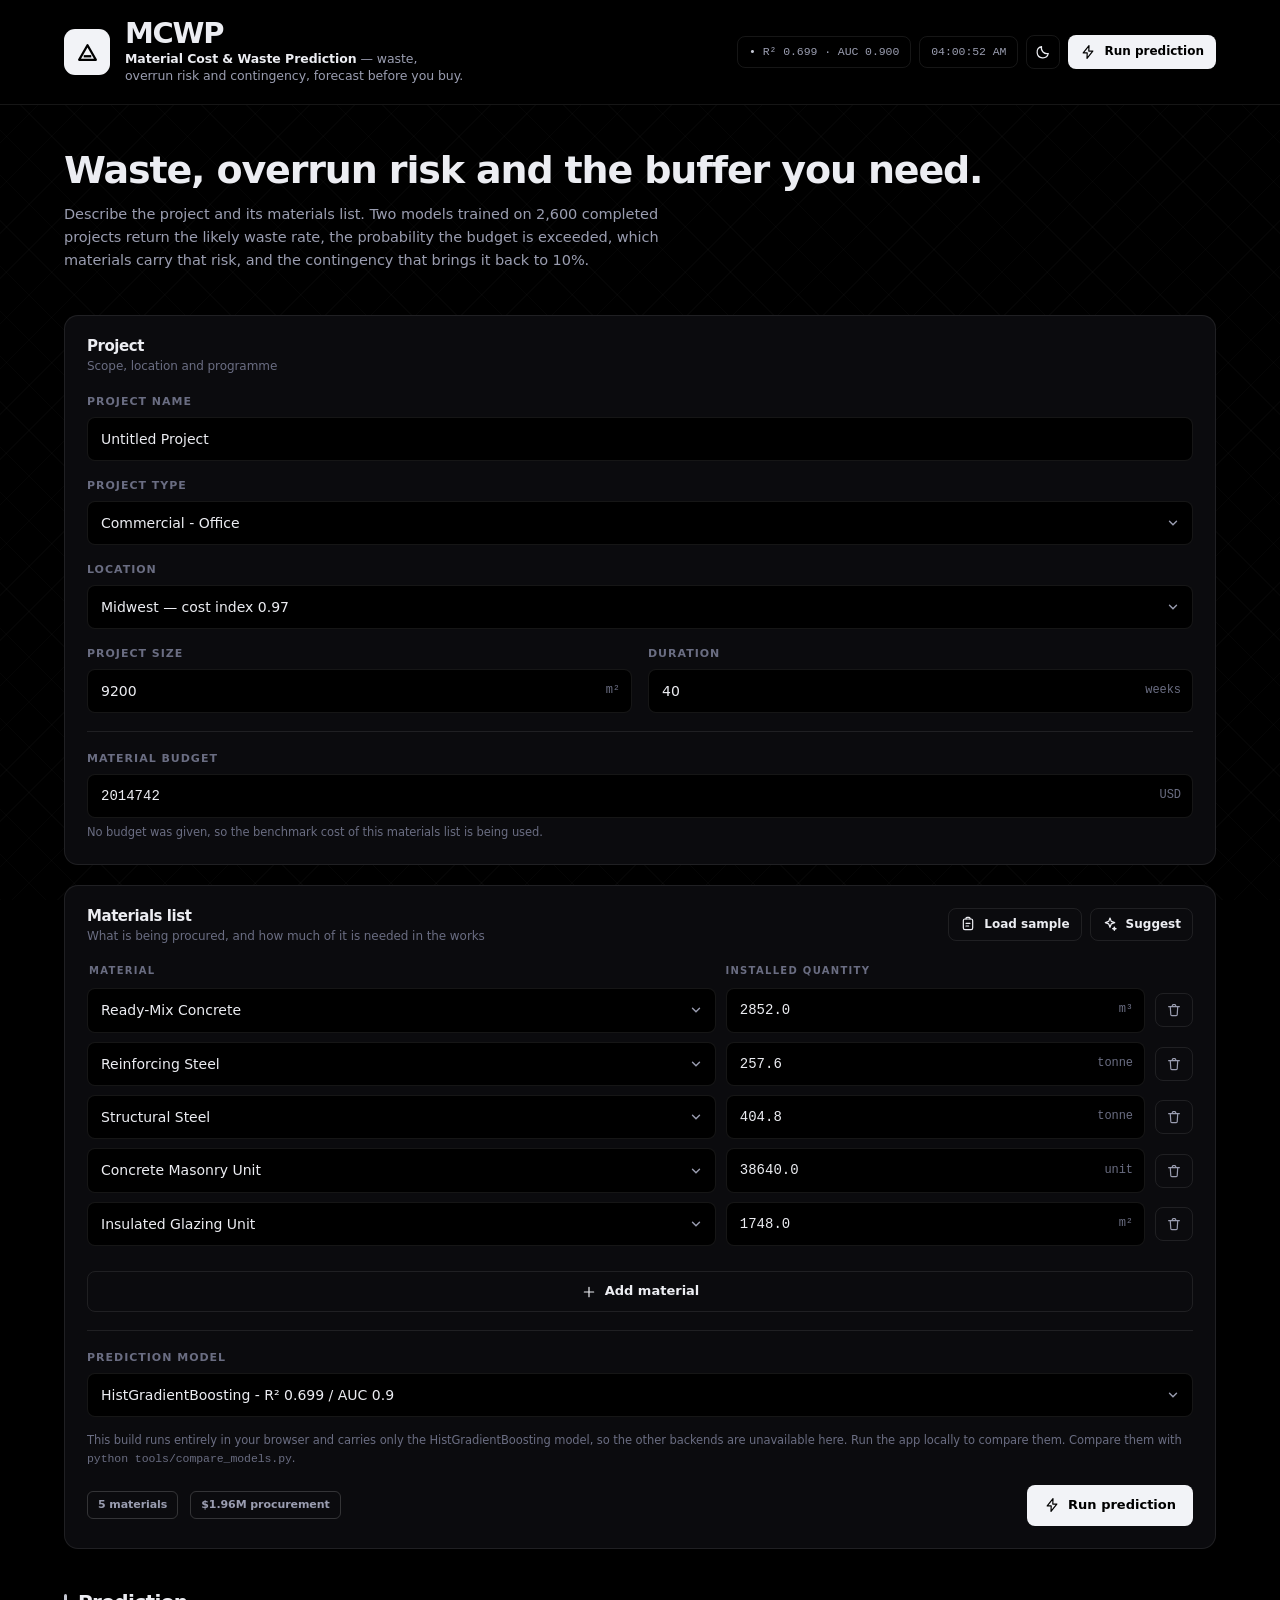
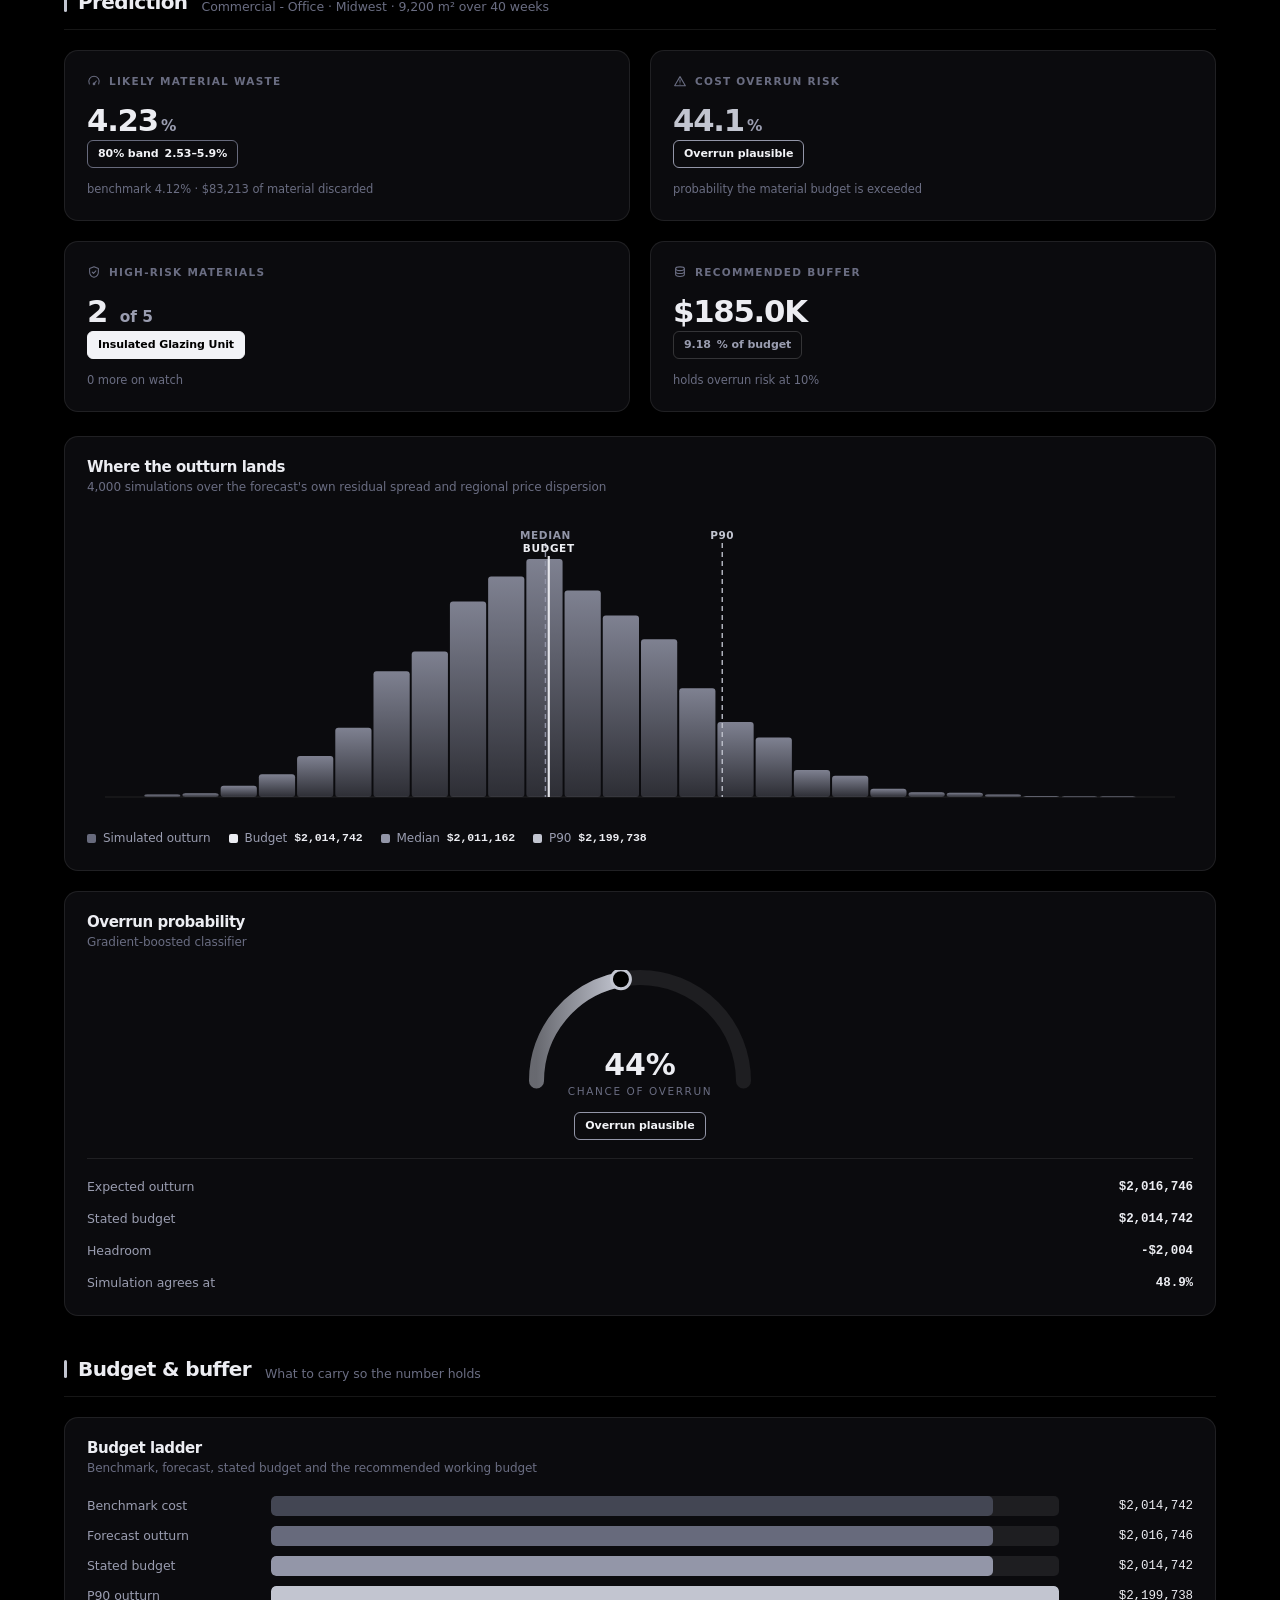
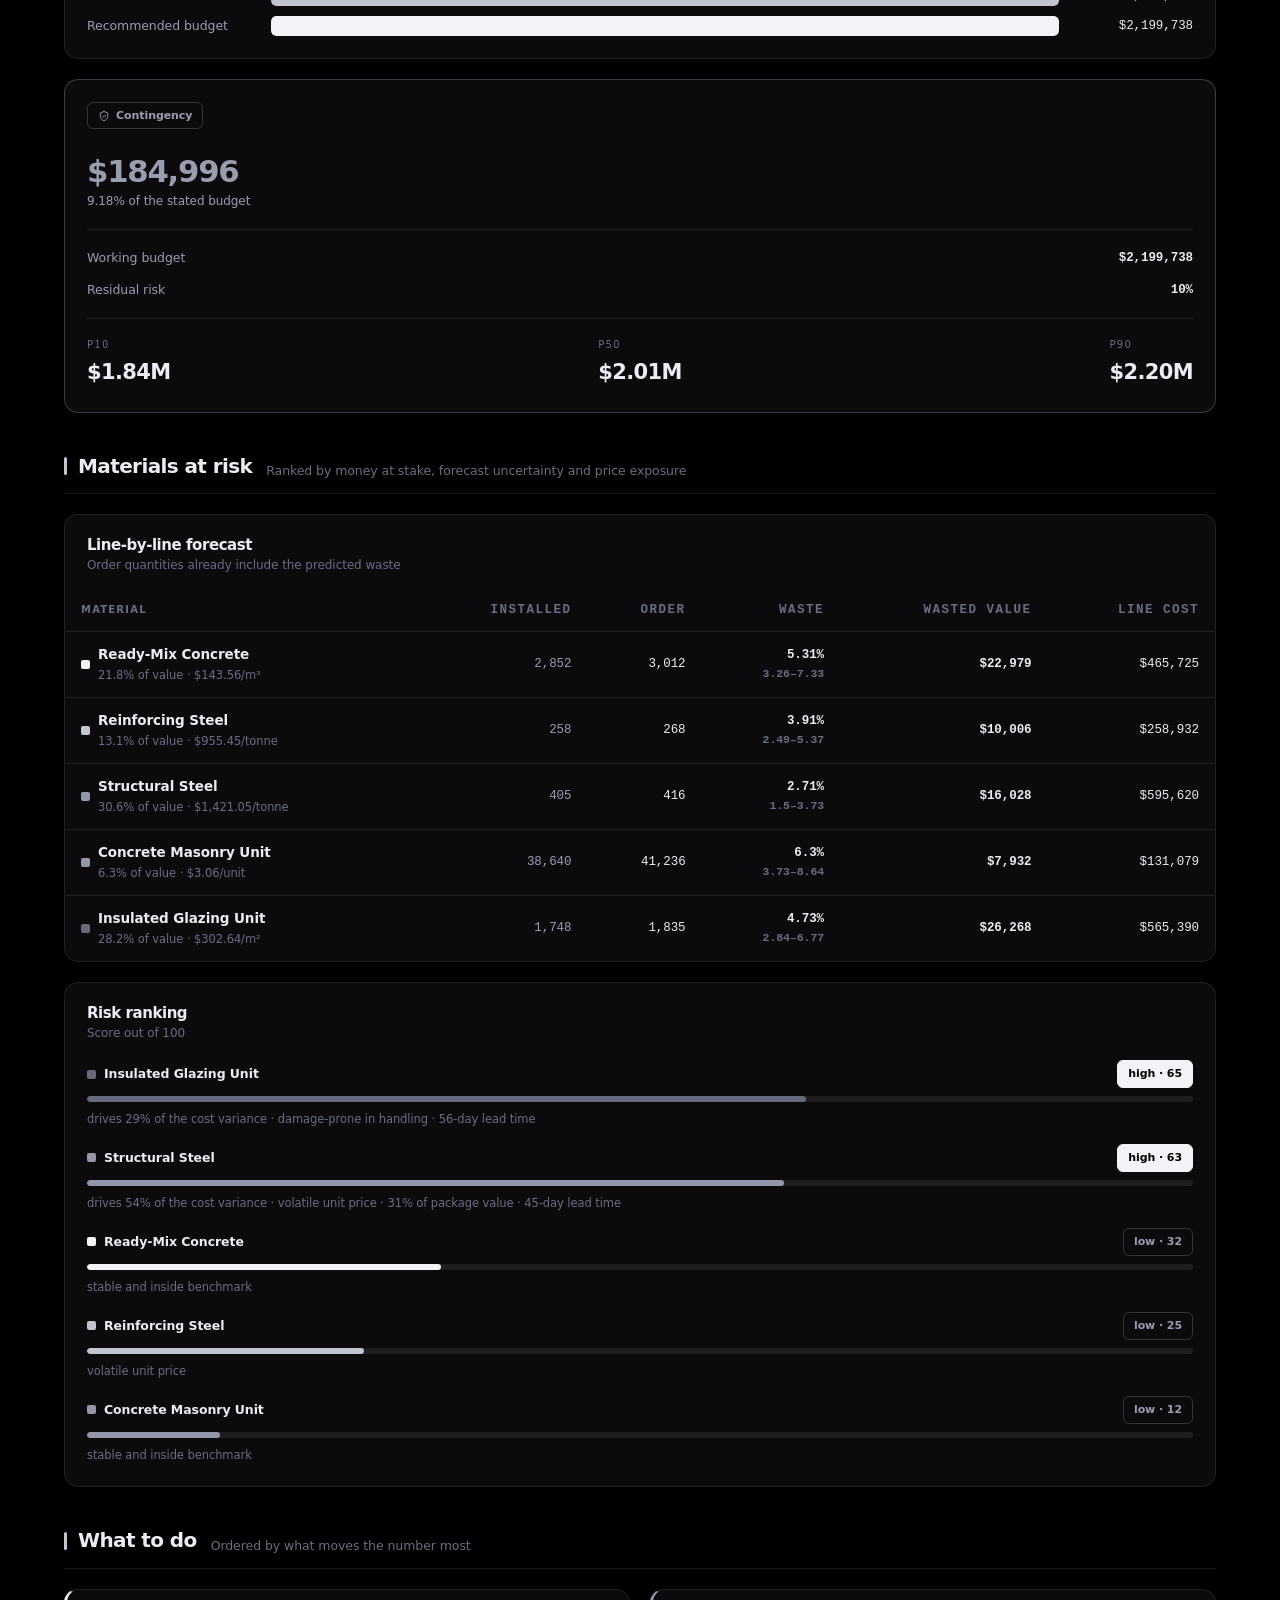
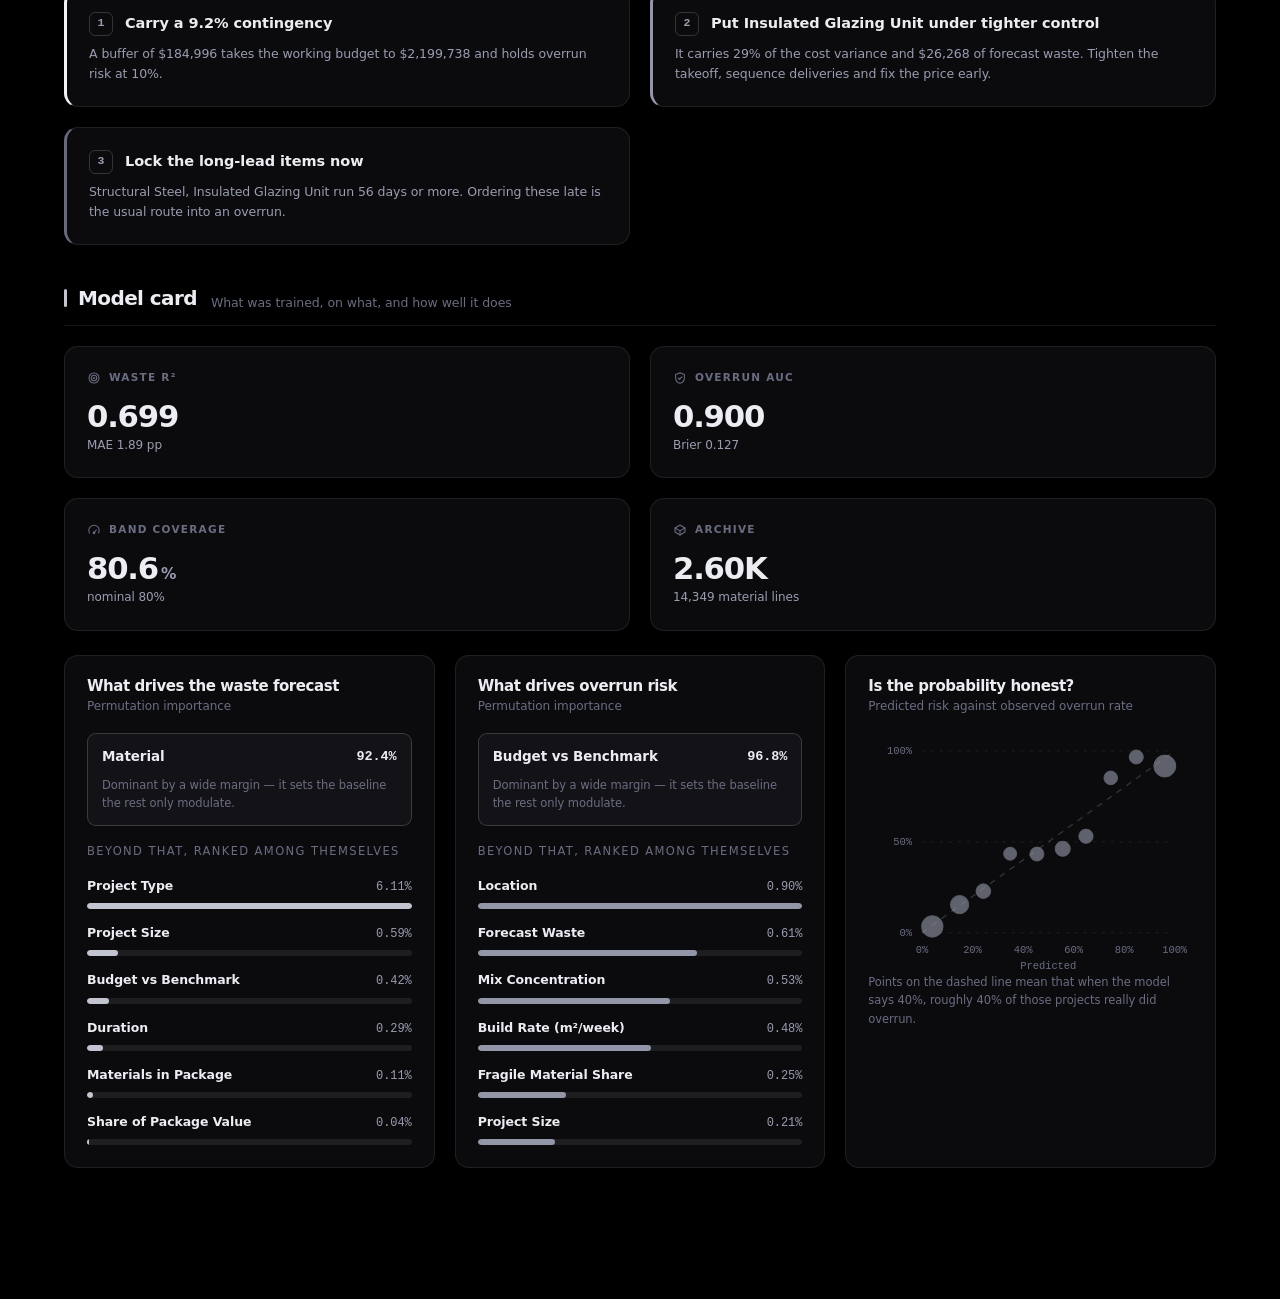
==== commit 44dcbf36: "Add a selectable model backend, defaulting to Random Forest mcwp/backends.py registers three learner" ====
--- a/site/index.html
+++ b/site/index.html
@@ -418,6 +418,21 @@
      width="16" height="16" style="flex:none"><path d="M12 5v14M5 12h14"/></svg> Add material</button>
 
       <hr class="hr">
+
+      <div class="field mb-16">
+        <label>Prediction model</label>
+        <select class="input" name="backend" id="f-backend">
+          <option value="random_forest" disabled>
+            Random Forest - R&sup2; 0.699 / AUC 0.898</option>
+          <option value="xgboost" disabled>
+            XGBoost - R&sup2; 0.684 / AUC 0.894</option>
+          <option value="hist_gradient_boosting" selected>
+            HistGradientBoosting - R&sup2; 0.699 / AUC 0.9</option>
+        </select>
+        <div class="tiny dim mt-8">This build runs entirely in your browser and carries only the HistGradientBoosting model, so the other backends are unavailable here. Run the app locally to compare them.
+          Compare them with <code>python tools/compare_models.py</code>.</div>
+      </div>
+
       <div class="row gap-12 wrap">
         <span class="badge">5 materials</span>
         <span class="badge">$1.96M procurement</span>
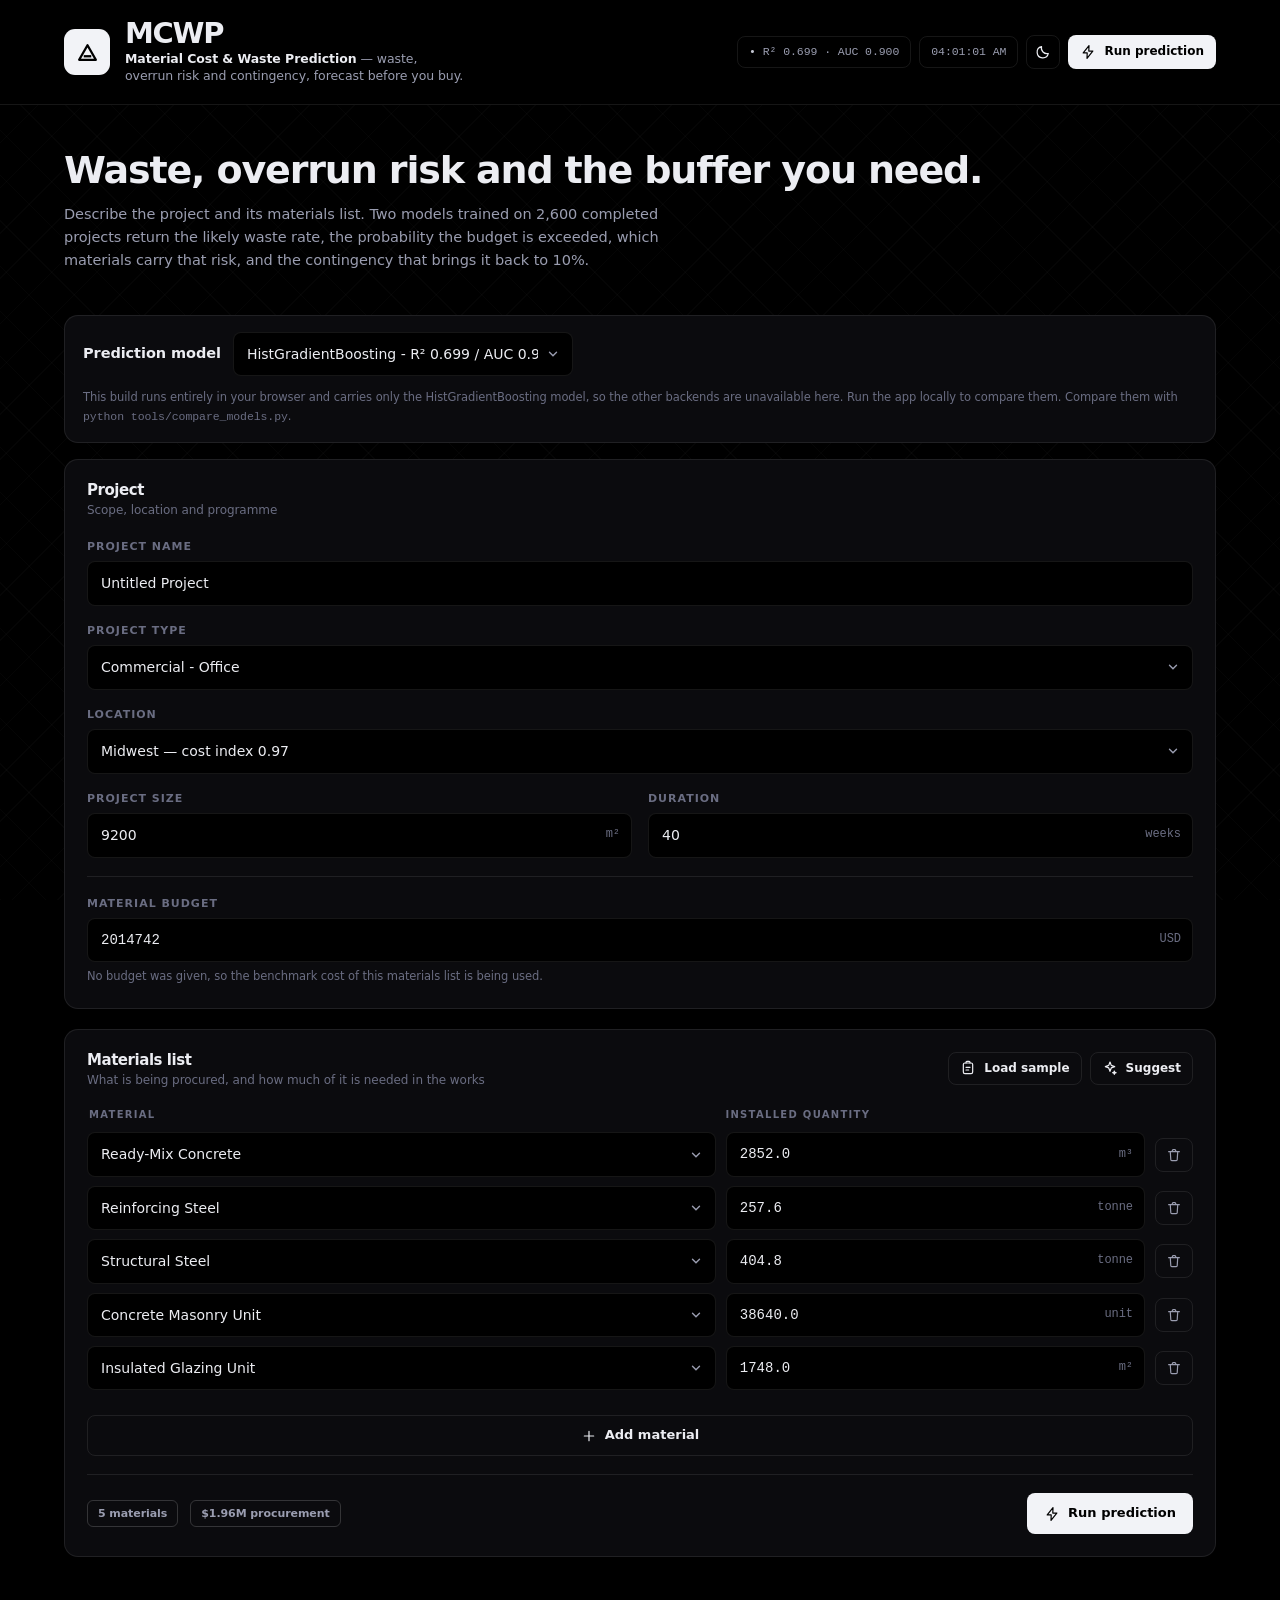
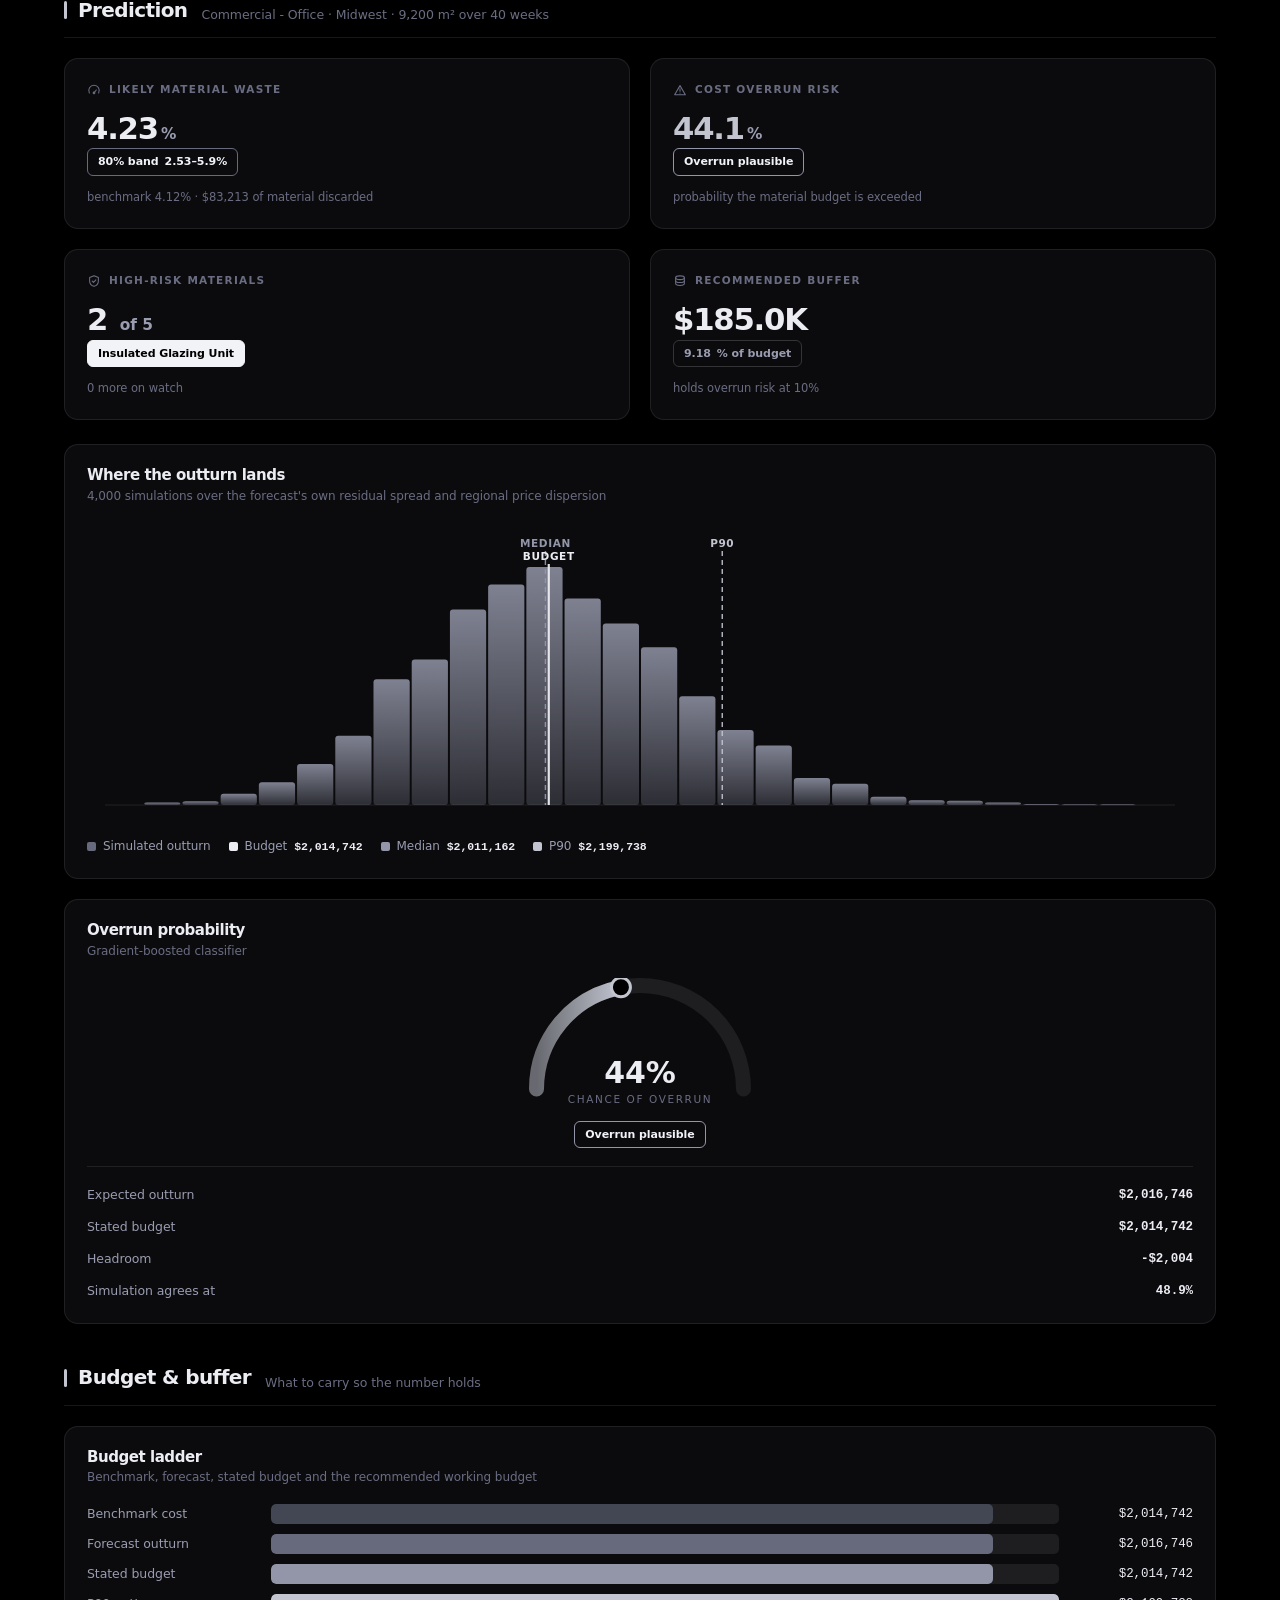
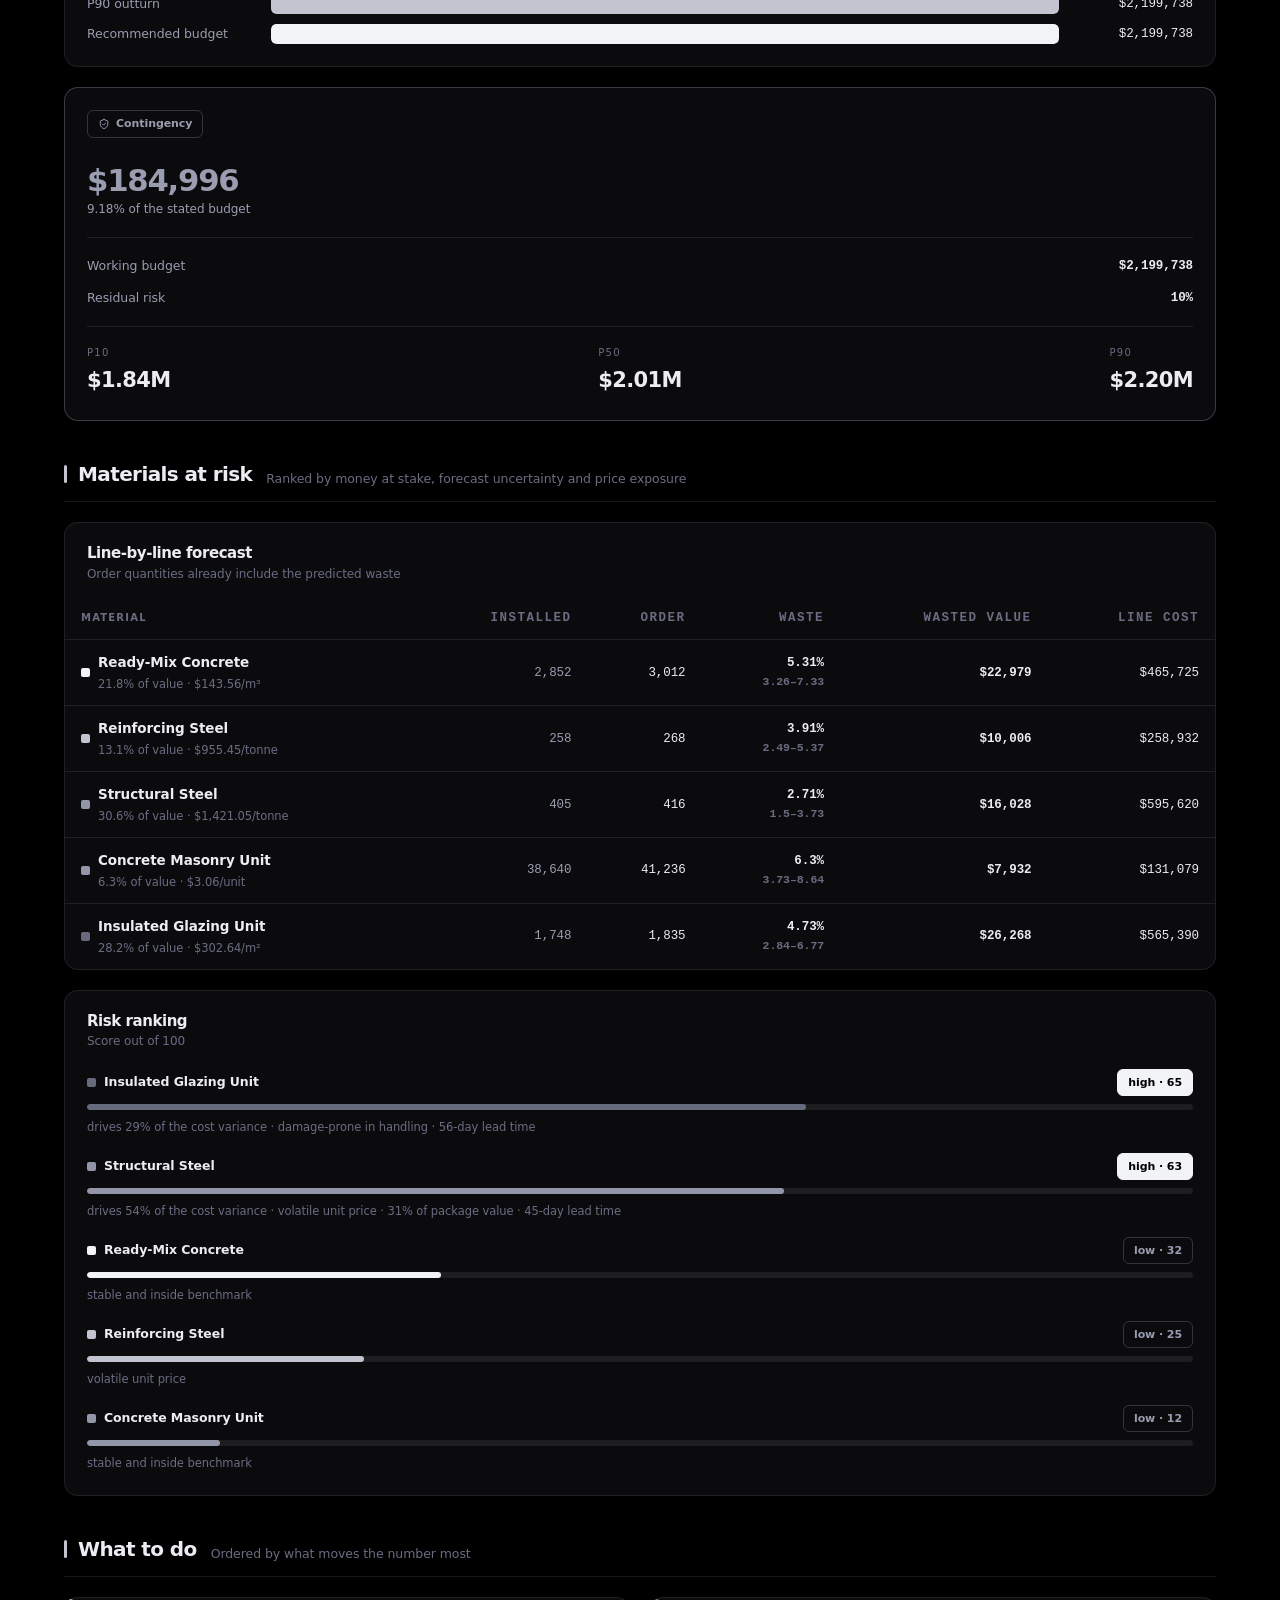
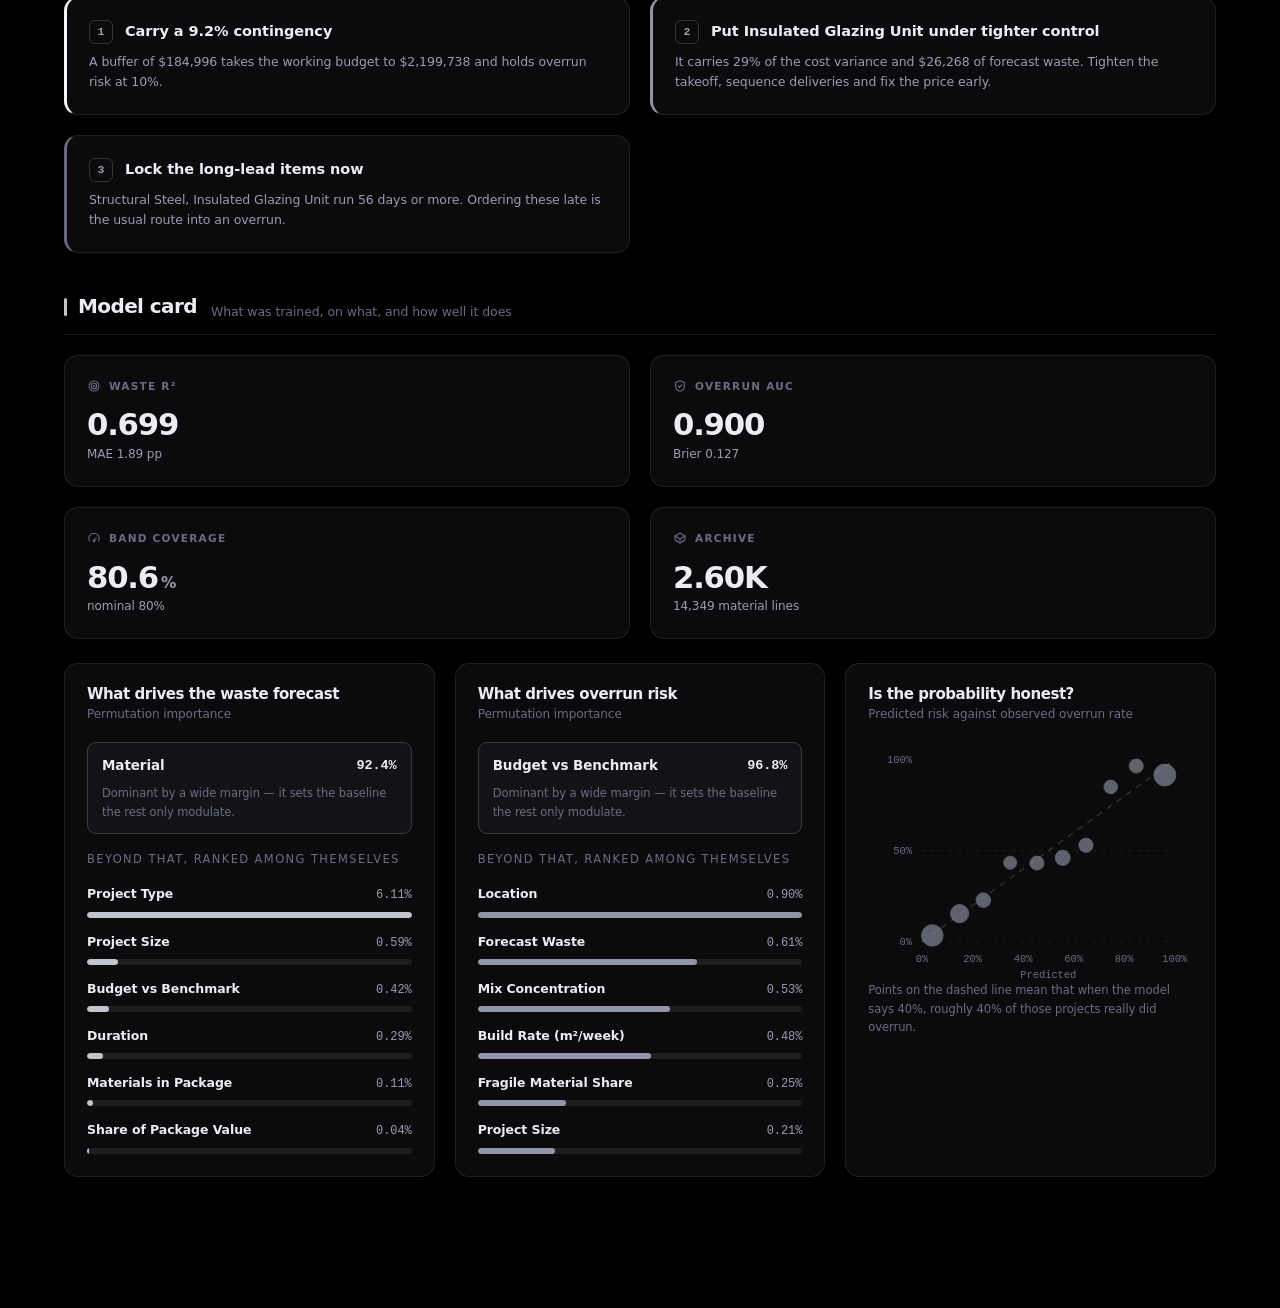
==== commit a23d8ee7: "Move the model chooser out of the materials panel It was wedged between the Add material button and " ====
--- a/site/index.html
+++ b/site/index.html
@@ -70,6 +70,23 @@
 <!-- ═══════════════════════════════════════════════ 1. PROJECT BRIEF ══════ -->
 <section id="brief" class="section">
   <script id="unit-map" type="application/json">{"asphalt_mix": "tonne", "ceramic_tile": "m\u00b2", "clay_brick": "1000 units", "cmu_block": "unit", "copper_piping": "m", "dimensional_lumber": "m\u00b3", "electrical_conduit": "m", "glazing_unit": "m\u00b2", "gypsum_drywall": "sheet", "interior_paint": "L", "membrane_roofing": "m\u00b2", "mineral_wool": "m\u00b2", "plywood_sheathing": "sheet", "ready_mix_concrete": "m\u00b3", "rebar_steel": "tonne", "structural_steel": "tonne"}</script>
+  <div class="panel tight reveal mb-16">
+    <div class="row gap-12 wrap" style="align-items:center">
+      <label for="f-backend" style="font-weight:600">Prediction model</label>
+      <select class="input" name="backend" id="f-backend" form="brief-form"
+              style="max-width:340px">
+        <option value="random_forest" disabled>
+          Random Forest - R&sup2; 0.699 / AUC 0.898</option>
+        <option value="xgboost" disabled>
+          XGBoost - R&sup2; 0.684 / AUC 0.894</option>
+        <option value="hist_gradient_boosting" selected>
+          HistGradientBoosting - R&sup2; 0.699 / AUC 0.9</option>
+      </select>
+      <span class="tiny dim">This build runs entirely in your browser and carries only the HistGradientBoosting model, so the other backends are unavailable here. Run the app locally to compare them.
+        Compare them with <code>python tools/compare_models.py</code>.</span>
+    </div>
+  </div>
+
   <form method="post" id="brief-form" class="grid g-5-7 mb-24" style="align-items:start">
 
     <div class="panel lift reveal">
@@ -418,20 +435,6 @@
      width="16" height="16" style="flex:none"><path d="M12 5v14M5 12h14"/></svg> Add material</button>
 
       <hr class="hr">
-
-      <div class="field mb-16">
-        <label>Prediction model</label>
-        <select class="input" name="backend" id="f-backend">
-          <option value="random_forest" disabled>
-            Random Forest - R&sup2; 0.699 / AUC 0.898</option>
-          <option value="xgboost" disabled>
-            XGBoost - R&sup2; 0.684 / AUC 0.894</option>
-          <option value="hist_gradient_boosting" selected>
-            HistGradientBoosting - R&sup2; 0.699 / AUC 0.9</option>
-        </select>
-        <div class="tiny dim mt-8">This build runs entirely in your browser and carries only the HistGradientBoosting model, so the other backends are unavailable here. Run the app locally to compare them.
-          Compare them with <code>python tools/compare_models.py</code>.</div>
-      </div>
 
       <div class="row gap-12 wrap">
         <span class="badge">5 materials</span>
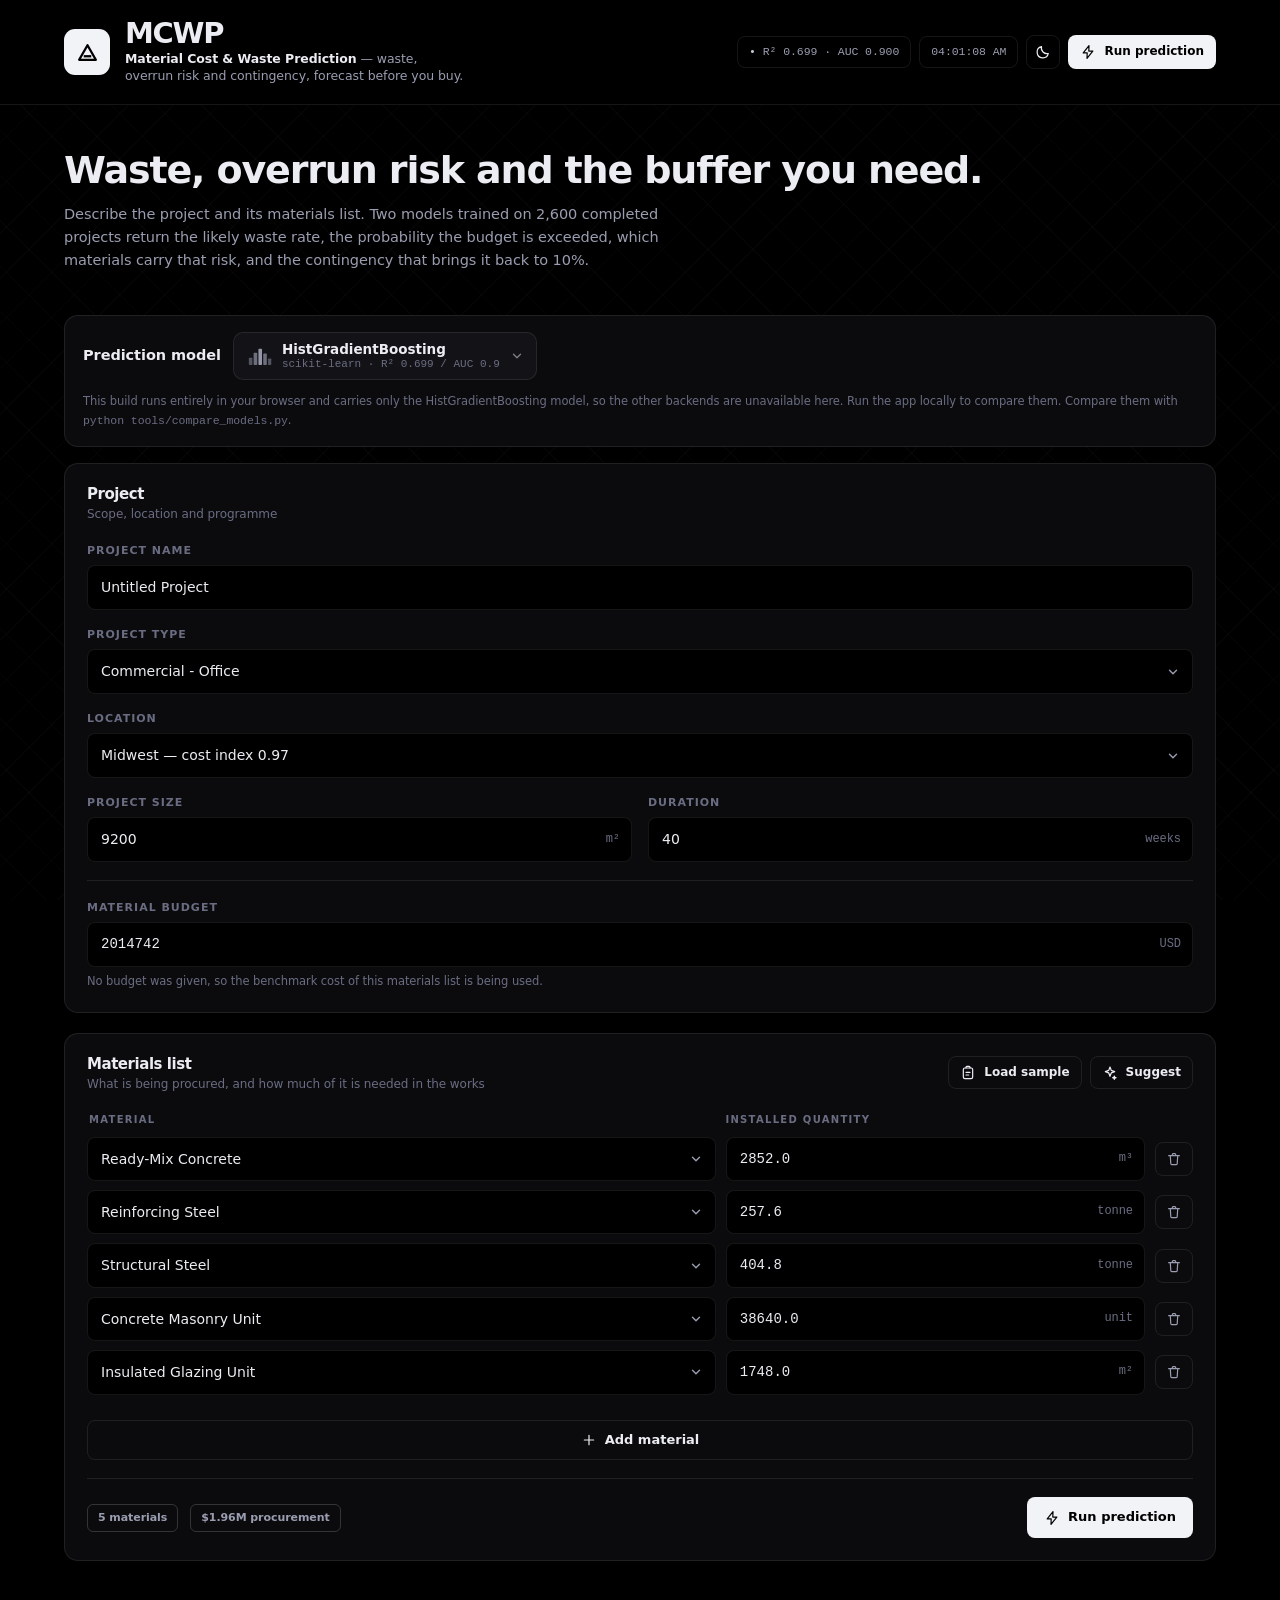
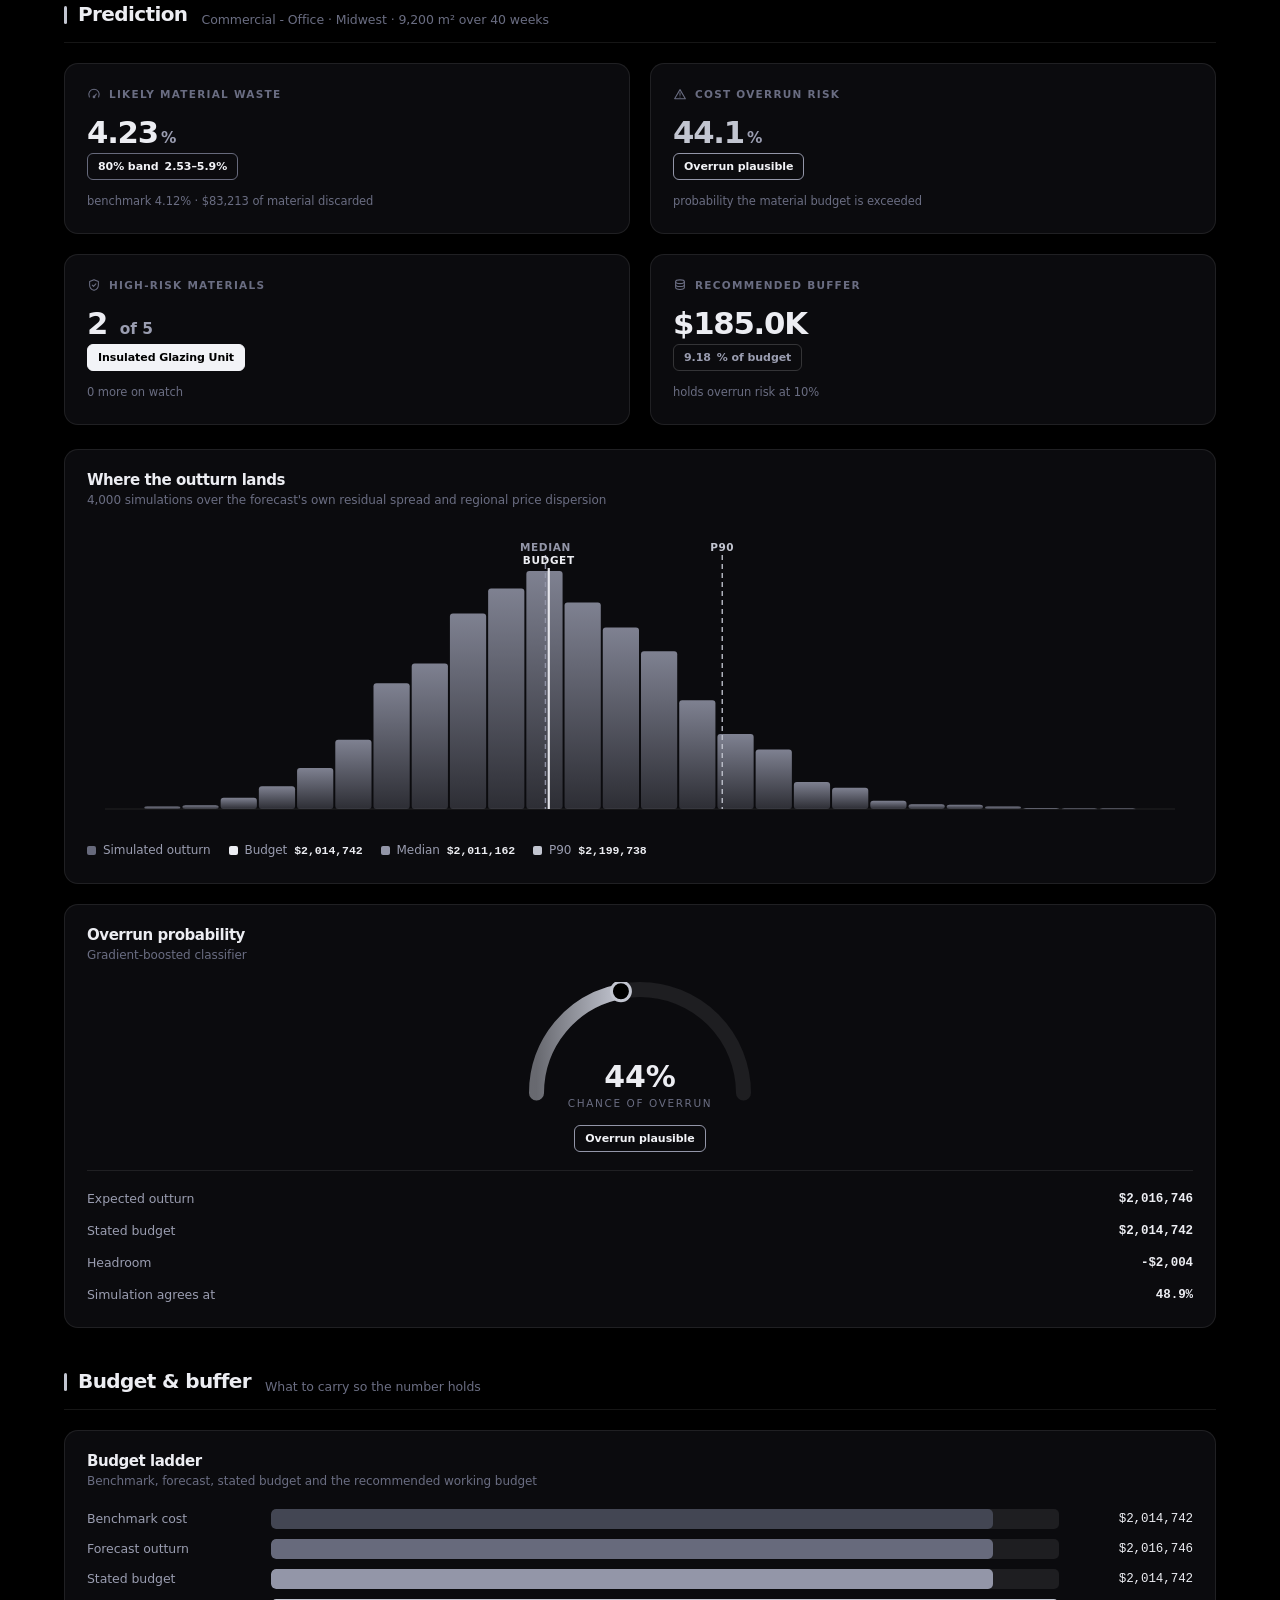
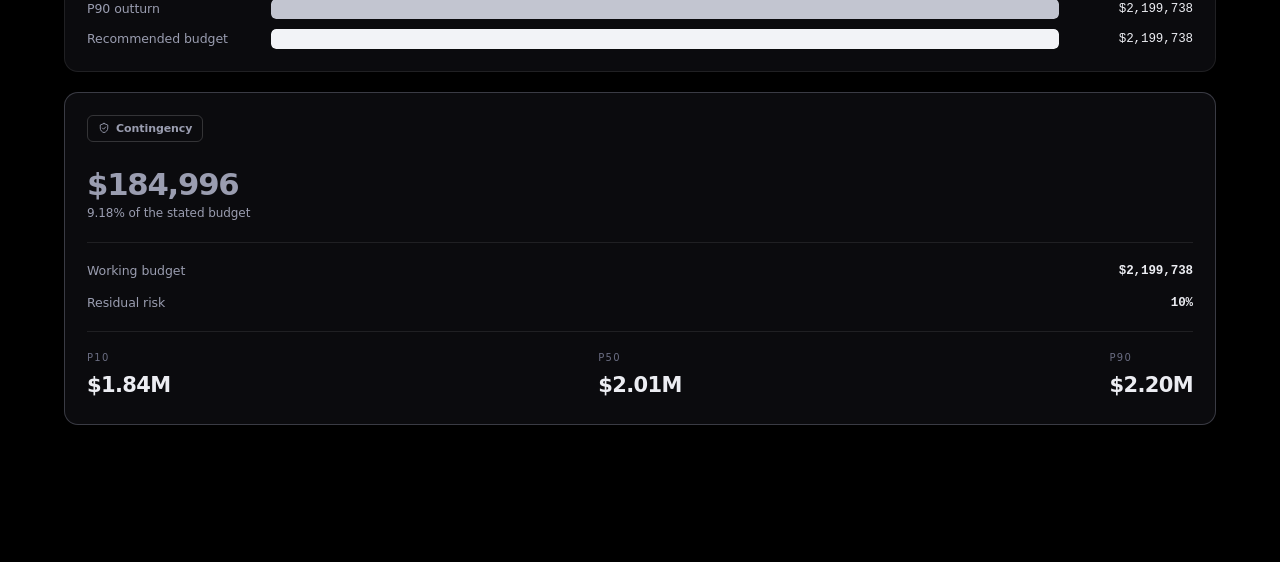
==== commit a51cb3a9: "Model picker with logos; drop three sections The dropdown now carries a mark per model plus its libr" ====
--- a/site/index.html
+++ b/site/index.html
@@ -70,18 +70,100 @@
 <!-- ═══════════════════════════════════════════════ 1. PROJECT BRIEF ══════ -->
 <section id="brief" class="section">
   <script id="unit-map" type="application/json">{"asphalt_mix": "tonne", "ceramic_tile": "m\u00b2", "clay_brick": "1000 units", "cmu_block": "unit", "copper_piping": "m", "dimensional_lumber": "m\u00b3", "electrical_conduit": "m", "glazing_unit": "m\u00b2", "gypsum_drywall": "sheet", "interior_paint": "L", "membrane_roofing": "m\u00b2", "mineral_wool": "m\u00b2", "plywood_sheathing": "sheet", "ready_mix_concrete": "m\u00b3", "rebar_steel": "tonne", "structural_steel": "tonne"}</script>
+
   <div class="panel tight reveal mb-16">
     <div class="row gap-12 wrap" style="align-items:center">
       <label for="f-backend" style="font-weight:600">Prediction model</label>
-      <select class="input" name="backend" id="f-backend" form="brief-form"
-              style="max-width:340px">
-        <option value="random_forest" disabled>
-          Random Forest - R&sup2; 0.699 / AUC 0.898</option>
-        <option value="xgboost" disabled>
-          XGBoost - R&sup2; 0.684 / AUC 0.894</option>
-        <option value="hist_gradient_boosting" selected>
-          HistGradientBoosting - R&sup2; 0.699 / AUC 0.9</option>
+
+      <select class="sr-only" name="backend" id="f-backend" form="brief-form"
+              tabindex="-1" aria-hidden="true">
+        <option value="random_forest" disabled>Random Forest</option>
+        <option value="xgboost" disabled>XGBoost</option>
+        <option value="hist_gradient_boosting" selected>HistGradientBoosting</option>
       </select>
+
+      <div class="model-pick" id="model-pick" data-open="false">
+        <button type="button" class="model-pick-btn" aria-haspopup="listbox"
+                aria-expanded="false" aria-labelledby="f-backend-label">
+          <span data-pick-logo>  <svg class="model-logo" viewBox="0 0 32 32" fill="none" aria-hidden="true">
+    <rect x="3.5" y="18" width="4.4" height="9" rx="1" fill="var(--tone-3)" opacity="0.5"/>
+    <rect x="9.4" y="12" width="4.4" height="15" rx="1" fill="var(--tone-3)" opacity="0.7"/>
+    <rect x="15.3" y="7" width="4.4" height="20" rx="1" fill="var(--tone-3)"/>
+    <rect x="21.2" y="13" width="4.4" height="14" rx="1" fill="var(--tone-3)" opacity="0.7"/>
+    <rect x="27.1" y="19" width="4" height="8" rx="1" fill="var(--tone-3)" opacity="0.5"/>
+  </svg>
+</span>
+          <span class="model-text">
+            <b data-pick-label>HistGradientBoosting</b>
+            <span data-pick-meta>scikit-learn &middot; R&sup2; 0.699 / AUC 0.9</span>
+          </span>
+          <svg class="chev" width="14" height="14" viewBox="0 0 24 24" fill="none"
+               stroke="currentColor" stroke-width="2.2" stroke-linecap="round"
+               stroke-linejoin="round" aria-hidden="true"><path d="m6 9 6 6 6-6"/></svg>
+        </button>
+
+        <ul class="model-pick-menu" role="listbox" aria-label="Prediction model" hidden>
+          <li aria-disabled="true" role="option" data-value="random_forest"
+              aria-selected="false"
+>
+              <svg class="model-logo" viewBox="0 0 32 32" fill="none" aria-hidden="true">
+    <path d="M9 21 5.5 15.5h2L4.5 10.5h3L5 6h8l-2.5 4.5h3l-3 5h2L9 21Z" fill="var(--tone-4)"/>
+    <path d="M22 23 18 16.5h2.3L16.8 10.8h2.6L16.5 6h9l-2.9 4.8h2.6l-3.5 5.7H24L22 23Z" fill="var(--tone-3)"/>
+    <rect x="8.2" y="20.5" width="1.6" height="5" rx="0.6" fill="var(--dim)"/>
+    <rect x="21.2" y="22.5" width="1.6" height="3.5" rx="0.6" fill="var(--dim)"/>
+  </svg>
+
+            <span class="model-text">
+              <b>Random Forest</b>
+              <span>scikit-learn &middot; R&sup2; 0.699 / AUC 0.898</span>
+            </span>
+            <svg class="tick" width="14" height="14" viewBox="0 0 24 24" fill="none"
+                 stroke="currentColor" stroke-width="2.4" stroke-linecap="round"
+                 stroke-linejoin="round" aria-hidden="true"><path d="m5 13 4 4L19 7"/></svg>
+          </li>
+          <li aria-disabled="true" role="option" data-value="xgboost"
+              aria-selected="false"
+>
+              <svg class="model-logo" viewBox="0 0 32 32" fill="none" aria-hidden="true">
+    <rect x="4" y="20" width="5" height="7" rx="1.2" fill="var(--tone-5)" opacity="0.55"/>
+    <rect x="11" y="15" width="5" height="12" rx="1.2" fill="var(--tone-5)" opacity="0.75"/>
+    <rect x="18" y="10" width="5" height="17" rx="1.2" fill="var(--tone-5)"/>
+    <path d="M5 17.5 13 12l7 4.5L28 6" stroke="var(--tone-2)" stroke-width="2.1"
+          stroke-linecap="round" stroke-linejoin="round"/>
+    <path d="M23.5 6H28v4.5" stroke="var(--tone-2)" stroke-width="2.1"
+          stroke-linecap="round" stroke-linejoin="round"/>
+  </svg>
+
+            <span class="model-text">
+              <b>XGBoost</b>
+              <span>XGBoost &middot; R&sup2; 0.684 / AUC 0.894</span>
+            </span>
+            <svg class="tick" width="14" height="14" viewBox="0 0 24 24" fill="none"
+                 stroke="currentColor" stroke-width="2.4" stroke-linecap="round"
+                 stroke-linejoin="round" aria-hidden="true"><path d="m5 13 4 4L19 7"/></svg>
+          </li>
+          <li role="option" data-value="hist_gradient_boosting"
+              aria-selected="true"
+>
+              <svg class="model-logo" viewBox="0 0 32 32" fill="none" aria-hidden="true">
+    <rect x="3.5" y="18" width="4.4" height="9" rx="1" fill="var(--tone-3)" opacity="0.5"/>
+    <rect x="9.4" y="12" width="4.4" height="15" rx="1" fill="var(--tone-3)" opacity="0.7"/>
+    <rect x="15.3" y="7" width="4.4" height="20" rx="1" fill="var(--tone-3)"/>
+    <rect x="21.2" y="13" width="4.4" height="14" rx="1" fill="var(--tone-3)" opacity="0.7"/>
+    <rect x="27.1" y="19" width="4" height="8" rx="1" fill="var(--tone-3)" opacity="0.5"/>
+  </svg>
+
+            <span class="model-text">
+              <b>HistGradientBoosting</b>
+              <span>scikit-learn &middot; R&sup2; 0.699 / AUC 0.9</span>
+            </span>
+            <svg class="tick" width="14" height="14" viewBox="0 0 24 24" fill="none"
+                 stroke="currentColor" stroke-width="2.4" stroke-linecap="round"
+                 stroke-linejoin="round" aria-hidden="true"><path d="m5 13 4 4L19 7"/></svg>
+          </li>
+        </ul>
+      </div>
+
       <span class="tiny dim">This build runs entirely in your browser and carries only the HistGradientBoosting model, so the other backends are unavailable here. Run the app locally to compare them.
         Compare them with <code>python tools/compare_models.py</code>.</span>
     </div>
@@ -652,389 +734,10 @@
 </section>
 
 <!-- ═══════════════════════════════════════════ 4. MATERIALS AT RISK ══════ -->
-<section id="materials" class="section">
-  <div class="section-title reveal">
-    <h2>Materials at risk</h2>
-    <span class="dim small">Ranked by money at stake, forecast uncertainty and price exposure</span>
-  </div>
-
-  <div class="grid g-7-5 mb-24">
-    <div class="panel lift flush reveal">
-      <div class="panel-head" style="padding:22px 22px 0;margin-bottom:14px">
-        <div><h3>Line-by-line forecast</h3>
-          <div class="sub">Order quantities already include the predicted waste</div></div>
-      </div>
-      <div class="table-wrap">
-        <table class="data">
-          <thead><tr>
-            <th>Material</th><th class="right">Installed</th><th class="right">Order</th>
-            <th class="right">Waste</th><th class="right">Wasted value</th><th class="right">Line cost</th>
-          </tr></thead>
-          <tbody>
-            <tr>
-              <td>
-                <div class="row gap-8">
-                  <span class="swatch" style="background:var(--tone-1)"></span>
-                  <div class="cell-title">
-                    <b>Ready-Mix Concrete</b>
-                    <span>21.8% of value &middot; $143.56/m³</span>
-                  </div>
-                </div>
-              </td>
-              <td class="right muted">2,852</td>
-              <td class="right">3,012</td>
-              <td class="right strong">
-                5.31%
-                <div class="tiny dim">3.26–7.33</div>
-              </td>
-              <td class="right c-rose">$22,979</td>
-              <td class="right">$465,725</td>
-            </tr>
-            <tr>
-              <td>
-                <div class="row gap-8">
-                  <span class="swatch" style="background:var(--tone-2)"></span>
-                  <div class="cell-title">
-                    <b>Reinforcing Steel</b>
-                    <span>13.1% of value &middot; $955.45/tonne</span>
-                  </div>
-                </div>
-              </td>
-              <td class="right muted">258</td>
-              <td class="right">268</td>
-              <td class="right strong">
-                3.91%
-                <div class="tiny dim">2.49–5.37</div>
-              </td>
-              <td class="right c-rose">$10,006</td>
-              <td class="right">$258,932</td>
-            </tr>
-            <tr>
-              <td>
-                <div class="row gap-8">
-                  <span class="swatch" style="background:var(--tone-3)"></span>
-                  <div class="cell-title">
-                    <b>Structural Steel</b>
-                    <span>30.6% of value &middot; $1,421.05/tonne</span>
-                  </div>
-                </div>
-              </td>
-              <td class="right muted">405</td>
-              <td class="right">416</td>
-              <td class="right strong">
-                2.71%
-                <div class="tiny dim">1.5–3.73</div>
-              </td>
-              <td class="right c-rose">$16,028</td>
-              <td class="right">$595,620</td>
-            </tr>
-            <tr>
-              <td>
-                <div class="row gap-8">
-                  <span class="swatch" style="background:var(--tone-3)"></span>
-                  <div class="cell-title">
-                    <b>Concrete Masonry Unit</b>
-                    <span>6.3% of value &middot; $3.06/unit</span>
-                  </div>
-                </div>
-              </td>
-              <td class="right muted">38,640</td>
-              <td class="right">41,236</td>
-              <td class="right strong">
-                6.3%
-                <div class="tiny dim">3.73–8.64</div>
-              </td>
-              <td class="right c-rose">$7,932</td>
-              <td class="right">$131,079</td>
-            </tr>
-            <tr>
-              <td>
-                <div class="row gap-8">
-                  <span class="swatch" style="background:var(--tone-4)"></span>
-                  <div class="cell-title">
-                    <b>Insulated Glazing Unit</b>
-                    <span>28.2% of value &middot; $302.64/m²</span>
-                  </div>
-                </div>
-              </td>
-              <td class="right muted">1,748</td>
-              <td class="right">1,835</td>
-              <td class="right strong">
-                4.73%
-                <div class="tiny dim">2.84–6.77</div>
-              </td>
-              <td class="right c-rose">$26,268</td>
-              <td class="right">$565,390</td>
-            </tr>
-          </tbody>
-        </table>
-      </div>
-    </div>
-
-    <div class="panel lift reveal">
-      <div class="panel-head">
-        <div><h3>Risk ranking</h3><div class="sub">Score out of 100</div></div>
-      </div>
-      <div class="stack gap-16">
-        <div class="risk-row">
-          <div class="row gap-8 mb-8">
-            <span class="swatch" style="background:var(--tone-4)"></span>
-            <b class="small">Insulated Glazing Unit</b>
-            <span class="badge rose ml-auto">
-              high · 65</span>
-          </div>
-          <div class="rail">
-            <div class="fill" data-fill="65"
-                 style="background:var(--tone-4)"></div>
-          </div>
-          <div class="tiny dim mt-8">drives 29% of the cost variance · damage-prone in handling · 56-day lead time</div>
-        </div>
-        <div class="risk-row">
-          <div class="row gap-8 mb-8">
-            <span class="swatch" style="background:var(--tone-3)"></span>
-            <b class="small">Structural Steel</b>
-            <span class="badge rose ml-auto">
-              high · 63</span>
-          </div>
-          <div class="rail">
-            <div class="fill" data-fill="63"
-                 style="background:var(--tone-3)"></div>
-          </div>
-          <div class="tiny dim mt-8">drives 54% of the cost variance · volatile unit price · 31% of package value · 45-day lead time</div>
-        </div>
-        <div class="risk-row">
-          <div class="row gap-8 mb-8">
-            <span class="swatch" style="background:var(--tone-1)"></span>
-            <b class="small">Ready-Mix Concrete</b>
-            <span class="badge mint ml-auto">
-              low · 32</span>
-          </div>
-          <div class="rail">
-            <div class="fill" data-fill="32"
-                 style="background:var(--tone-1)"></div>
-          </div>
-          <div class="tiny dim mt-8">stable and inside benchmark</div>
-        </div>
-        <div class="risk-row">
-          <div class="row gap-8 mb-8">
-            <span class="swatch" style="background:var(--tone-2)"></span>
-            <b class="small">Reinforcing Steel</b>
-            <span class="badge mint ml-auto">
-              low · 25</span>
-          </div>
-          <div class="rail">
-            <div class="fill" data-fill="25"
-                 style="background:var(--tone-2)"></div>
-          </div>
-          <div class="tiny dim mt-8">volatile unit price</div>
-        </div>
-        <div class="risk-row">
-          <div class="row gap-8 mb-8">
-            <span class="swatch" style="background:var(--tone-3)"></span>
-            <b class="small">Concrete Masonry Unit</b>
-            <span class="badge mint ml-auto">
-              low · 12</span>
-          </div>
-          <div class="rail">
-            <div class="fill" data-fill="12"
-                 style="background:var(--tone-3)"></div>
-          </div>
-          <div class="tiny dim mt-8">stable and inside benchmark</div>
-        </div>
-      </div>
-    </div>
-  </div>
-</section>
 
 <!-- ══════════════════════════════════════════════════ 5. WHAT TO DO ══════ -->
-<section id="actions" class="section">
-  <div class="section-title reveal">
-    <h2>What to do</h2>
-    <span class="dim small">Ordered by what moves the number most</span>
-  </div>
-
-  <div class="grid g2 mb-24">
-    <div class="panel lift reveal advice violet">
-      <div class="row gap-12 mb-8">
-        <span class="rank">1</span>
-        <b>Carry a 9.2% contingency</b>
-      </div>
-      <p class="small muted" style="margin:0">A buffer of $184,996 takes the working budget to $2,199,738 and holds overrun risk at 10%.</p>
-    </div>
-    <div class="panel lift reveal advice amber">
-      <div class="row gap-12 mb-8">
-        <span class="rank">2</span>
-        <b>Put Insulated Glazing Unit under tighter control</b>
-      </div>
-      <p class="small muted" style="margin:0">It carries 29% of the cost variance and $26,268 of forecast waste. Tighten the takeoff, sequence deliveries and fix the price early.</p>
-    </div>
-    <div class="panel lift reveal advice cyan">
-      <div class="row gap-12 mb-8">
-        <span class="rank">3</span>
-        <b>Lock the long-lead items now</b>
-      </div>
-      <p class="small muted" style="margin:0">Structural Steel, Insulated Glazing Unit run 56 days or more. Ordering these late is the usual route into an overrun.</p>
-    </div>
-  </div>
-</section>
 
 <!-- ════════════════════════════════════════════════════ 6. MODEL CARD ════ -->
-<section id="model" class="section">
-  <div class="section-title reveal">
-    <h2>Model card</h2>
-    <span class="dim small">What was trained, on what, and how well it does</span>
-  </div>
-
-  <div class="grid g4 mb-24">
-    <div class="panel lift kpi reveal" style="min-height:126px"><div class="cap"><svg viewBox="0 0 24 24" fill="none" stroke="currentColor" stroke-width="1.8"
-     stroke-linecap="round" stroke-linejoin="round" aria-hidden="true"
-     width="16" height="16" style="flex:none"><circle cx="12" cy="12" r="8.5"/><circle cx="12" cy="12" r="4.6"/><circle cx="12" cy="12" r="1"/></svg> Waste R&sup2;</div>
-      <div class="val">0.699</div>
-      <div class="foot dim">MAE 1.89 pp</div>
-    </div>
-    <div class="panel lift kpi reveal" style="min-height:126px"><div class="cap"><svg viewBox="0 0 24 24" fill="none" stroke="currentColor" stroke-width="1.8"
-     stroke-linecap="round" stroke-linejoin="round" aria-hidden="true"
-     width="16" height="16" style="flex:none"><path d="M12 3 4.5 6v6c0 4.6 3.1 8 7.5 9.2 4.4-1.2 7.5-4.6 7.5-9.2V6L12 3Z"/><path d="M9 12.2l2.2 2.2L15.2 10"/></svg> Overrun AUC</div>
-      <div class="val">0.900</div>
-      <div class="foot dim">Brier 0.127</div>
-    </div>
-    <div class="panel lift kpi reveal" style="min-height:126px"><div class="cap"><svg viewBox="0 0 24 24" fill="none" stroke="currentColor" stroke-width="1.8"
-     stroke-linecap="round" stroke-linejoin="round" aria-hidden="true"
-     width="16" height="16" style="flex:none"><path d="M4 17a9 9 0 1 1 16 0"/><path d="M12 17l4-5"/><circle cx="12" cy="17" r="1.4"/></svg> Band coverage</div>
-      <div class="val">80.6<span class="unit">%</span></div>
-      <div class="foot dim">nominal 80%</div>
-    </div>
-    <div class="panel lift kpi reveal" style="min-height:126px"><div class="cap"><svg viewBox="0 0 24 24" fill="none" stroke="currentColor" stroke-width="1.8"
-     stroke-linecap="round" stroke-linejoin="round" aria-hidden="true"
-     width="16" height="16" style="flex:none"><path d="M20.5 8.5v7l-8.5 5-8.5-5v-7l8.5-5 8.5 5Z"/><path d="M3.5 8.5 12 13.5l8.5-5M12 13.5v7"/></svg> Archive</div>
-      <div class="val">2.60K</div>
-      <div class="foot dim">14,349 material lines</div>
-    </div>
-  </div>
-
-  <div class="grid g3">
-
-        <div class="panel lift reveal">
-      <div class="panel-head"><div><h3>What drives the waste forecast</h3>
-        <div class="sub">Permutation importance</div></div></div>
-
-      <div class="lead-driver">
-        <div class="row gap-8">
-          <b>Material</b>
-          <span class="ml-auto mono">92.4%</span>
-        </div>
-        <div class="tiny dim mt-8">Dominant by a wide margin &mdash; it sets the baseline
-          the rest only modulate.</div>
-      </div>
-
-      <div class="tiny dim mt-16 mb-16" style="letter-spacing:.12em;text-transform:uppercase">
-        Beyond that, ranked among themselves</div>
-      <div class="meters">
-        <div class="meter">
-          <div class="top"><span class="name">Project Type</span>
-            <span class="value">6.11%</span></div>
-          <div class="rail"><div class="fill" data-fill="100.0"
-               style="background:var(--tone-2)"></div></div>
-        </div>
-        <div class="meter">
-          <div class="top"><span class="name">Project Size</span>
-            <span class="value">0.59%</span></div>
-          <div class="rail"><div class="fill" data-fill="9.7"
-               style="background:var(--tone-2)"></div></div>
-        </div>
-        <div class="meter">
-          <div class="top"><span class="name">Budget vs Benchmark</span>
-            <span class="value">0.42%</span></div>
-          <div class="rail"><div class="fill" data-fill="6.9"
-               style="background:var(--tone-2)"></div></div>
-        </div>
-        <div class="meter">
-          <div class="top"><span class="name">Duration</span>
-            <span class="value">0.29%</span></div>
-          <div class="rail"><div class="fill" data-fill="4.8"
-               style="background:var(--tone-2)"></div></div>
-        </div>
-        <div class="meter">
-          <div class="top"><span class="name">Materials in Package</span>
-            <span class="value">0.11%</span></div>
-          <div class="rail"><div class="fill" data-fill="1.8"
-               style="background:var(--tone-2)"></div></div>
-        </div>
-        <div class="meter">
-          <div class="top"><span class="name">Share of Package Value</span>
-            <span class="value">0.04%</span></div>
-          <div class="rail"><div class="fill" data-fill="0.6"
-               style="background:var(--tone-2)"></div></div>
-        </div>
-      </div>
-    </div>
-
-        <div class="panel lift reveal">
-      <div class="panel-head"><div><h3>What drives overrun risk</h3>
-        <div class="sub">Permutation importance</div></div></div>
-
-      <div class="lead-driver">
-        <div class="row gap-8">
-          <b>Budget vs Benchmark</b>
-          <span class="ml-auto mono">96.8%</span>
-        </div>
-        <div class="tiny dim mt-8">Dominant by a wide margin &mdash; it sets the baseline
-          the rest only modulate.</div>
-      </div>
-
-      <div class="tiny dim mt-16 mb-16" style="letter-spacing:.12em;text-transform:uppercase">
-        Beyond that, ranked among themselves</div>
-      <div class="meters">
-        <div class="meter">
-          <div class="top"><span class="name">Location</span>
-            <span class="value">0.90%</span></div>
-          <div class="rail"><div class="fill" data-fill="100.0"
-               style="background:var(--tone-3)"></div></div>
-        </div>
-        <div class="meter">
-          <div class="top"><span class="name">Forecast Waste</span>
-            <span class="value">0.61%</span></div>
-          <div class="rail"><div class="fill" data-fill="67.5"
-               style="background:var(--tone-3)"></div></div>
-        </div>
-        <div class="meter">
-          <div class="top"><span class="name">Mix Concentration</span>
-            <span class="value">0.53%</span></div>
-          <div class="rail"><div class="fill" data-fill="59.1"
-               style="background:var(--tone-3)"></div></div>
-        </div>
-        <div class="meter">
-          <div class="top"><span class="name">Build Rate (m²/week)</span>
-            <span class="value">0.48%</span></div>
-          <div class="rail"><div class="fill" data-fill="53.3"
-               style="background:var(--tone-3)"></div></div>
-        </div>
-        <div class="meter">
-          <div class="top"><span class="name">Fragile Material Share</span>
-            <span class="value">0.25%</span></div>
-          <div class="rail"><div class="fill" data-fill="27.1"
-               style="background:var(--tone-3)"></div></div>
-        </div>
-        <div class="meter">
-          <div class="top"><span class="name">Project Size</span>
-            <span class="value">0.21%</span></div>
-          <div class="rail"><div class="fill" data-fill="23.8"
-               style="background:var(--tone-3)"></div></div>
-        </div>
-      </div>
-    </div>
-
-
-    <div class="panel lift reveal">
-      <div class="panel-head"><div><h3>Is the probability honest?</h3>
-        <div class="sub">Predicted risk against observed overrun rate</div></div></div>
-      <div class="chart" id="reliability-chart"></div>
-      <p class="tiny dim mt-8" style="margin:0">Points on the dashed line mean that when the model
-        says 40%, roughly 40% of those projects really did overrun.</p>
-    </div>
-  </div>
-
-</section>
 </main>
 
 <script src="static/js/charts.js"></script>
@@ -1052,7 +755,6 @@
   p90: 2199738.21,
   risk: 44.1,
   colour: 'var(--tone-2)',
-  reliability: [{"n": 113, "observed": 3.5, "predicted": 4.1}, {"n": 71, "observed": 15.5, "predicted": 14.9}, {"n": 35, "observed": 22.9, "predicted": 24.3}, {"n": 23, "observed": 43.5, "predicted": 34.9}, {"n": 30, "observed": 43.3, "predicted": 45.5}, {"n": 39, "observed": 46.2, "predicted": 55.7}, {"n": 32, "observed": 53.1, "predicted": 64.9}, {"n": 27, "observed": 85.2, "predicted": 74.7}, {"n": 30, "observed": 96.7, "predicted": 84.8}, {"n": 120, "observed": 91.7, "predicted": 96.1}],
   units: {"asphalt_mix": "tonne", "ceramic_tile": "m\u00b2", "clay_brick": "1000 units", "cmu_block": "unit", "copper_piping": "m", "dimensional_lumber": "m\u00b3", "electrical_conduit": "m", "glazing_unit": "m\u00b2", "gypsum_drywall": "sheet", "interior_paint": "L", "membrane_roofing": "m\u00b2", "mineral_wool": "m\u00b2", "plywood_sheathing": "sheet", "ready_mix_concrete": "m\u00b3", "rebar_steel": "tonne", "structural_steel": "tonne"},
 };
 
@@ -1072,17 +774,6 @@
     label: 'chance of overrun', format: (v) => `${v.toFixed(0)}%`,
   });
 
-  if (STATE.reliability.length) {
-    MC.scatter(document.getElementById('reliability-chart'), {
-      height: 240,
-      points: STATE.reliability.map((p) => ({
-        x: p.predicted, y: p.observed, r: p.n, accent: 'var(--tone-3)', label: `${p.n} projects`,
-      })),
-      xLabel: 'Predicted', yLabel: 'Observed',
-      xFormat: (v) => `${v.toFixed(0)}%`, yFormat: (v) => `${v.toFixed(0)}%`,
-      diagonal: true, max: 100,
-    });
-  }
 }
 paint();
 document.addEventListener('mcwp:theme', () => setTimeout(paint, 60));
--- a/site/static/css/ui.css
+++ b/site/static/css/ui.css
@@ -407,3 +407,45 @@
   body { background: #fff; color: #000; }
   .panel { break-inside: avoid; border-color: #ddd; }
 }
+
+/* ── model picker ──────────────────────────────────────────────────────────
+   A native <select> cannot render images in its options, so the real control
+   is kept off-screen for form semantics and this listbox is drawn over it. */
+.sr-only {
+  position: absolute; width: 1px; height: 1px; padding: 0; margin: -1px;
+  overflow: hidden; clip: rect(0 0 0 0); white-space: nowrap; border: 0;
+}
+.model-pick { position: relative; }
+.model-pick-btn {
+  display: flex; align-items: center; gap: 10px; width: 100%; min-width: 290px;
+  padding: 8px 12px; background: var(--panel-hi); color: var(--text);
+  border: 1px solid var(--border); border-radius: 10px; cursor: pointer;
+  font: inherit; text-align: left;
+}
+.model-pick-btn:hover { border-color: var(--border-hi); }
+.model-pick-btn .chev { margin-left: auto; opacity: 0.5; flex: none; }
+.model-pick[data-open="true"] .chev { transform: rotate(180deg); }
+.model-logo { flex: none; width: 26px; height: 26px; display: block; }
+.model-text { display: flex; flex-direction: column; line-height: 1.25; min-width: 0; }
+.model-text b { font-size: 13.5px; }
+.model-text span {
+  font-size: 11px; color: var(--dim); font-family: var(--mono, ui-monospace, monospace);
+}
+.model-pick-menu {
+  position: absolute; z-index: 40; top: calc(100% + 6px); left: 0; min-width: 100%;
+  margin: 0; padding: 6px; list-style: none; background: var(--panel-solid);
+  border: 1px solid var(--border-hi); border-radius: 12px;
+  box-shadow: 0 18px 40px rgba(0, 0, 0, 0.34);
+}
+.model-pick-menu li {
+  display: flex; align-items: center; gap: 10px;
+  padding: 8px 10px; border-radius: 8px; cursor: pointer;
+}
+.model-pick-menu li:hover:not([aria-disabled="true"]) { background: var(--panel-hi); }
+.model-pick-menu li[aria-selected="true"] { background: var(--panel-hi); }
+.model-pick-menu li[aria-disabled="true"] { opacity: 0.4; cursor: not-allowed; }
+.model-pick-menu li .tick { margin-left: auto; opacity: 0; flex: none; }
+.model-pick-menu li[aria-selected="true"] .tick { opacity: 1; }
+@media (max-width: 620px) {
+  .model-pick, .model-pick-btn { min-width: 0; width: 100%; }
+}
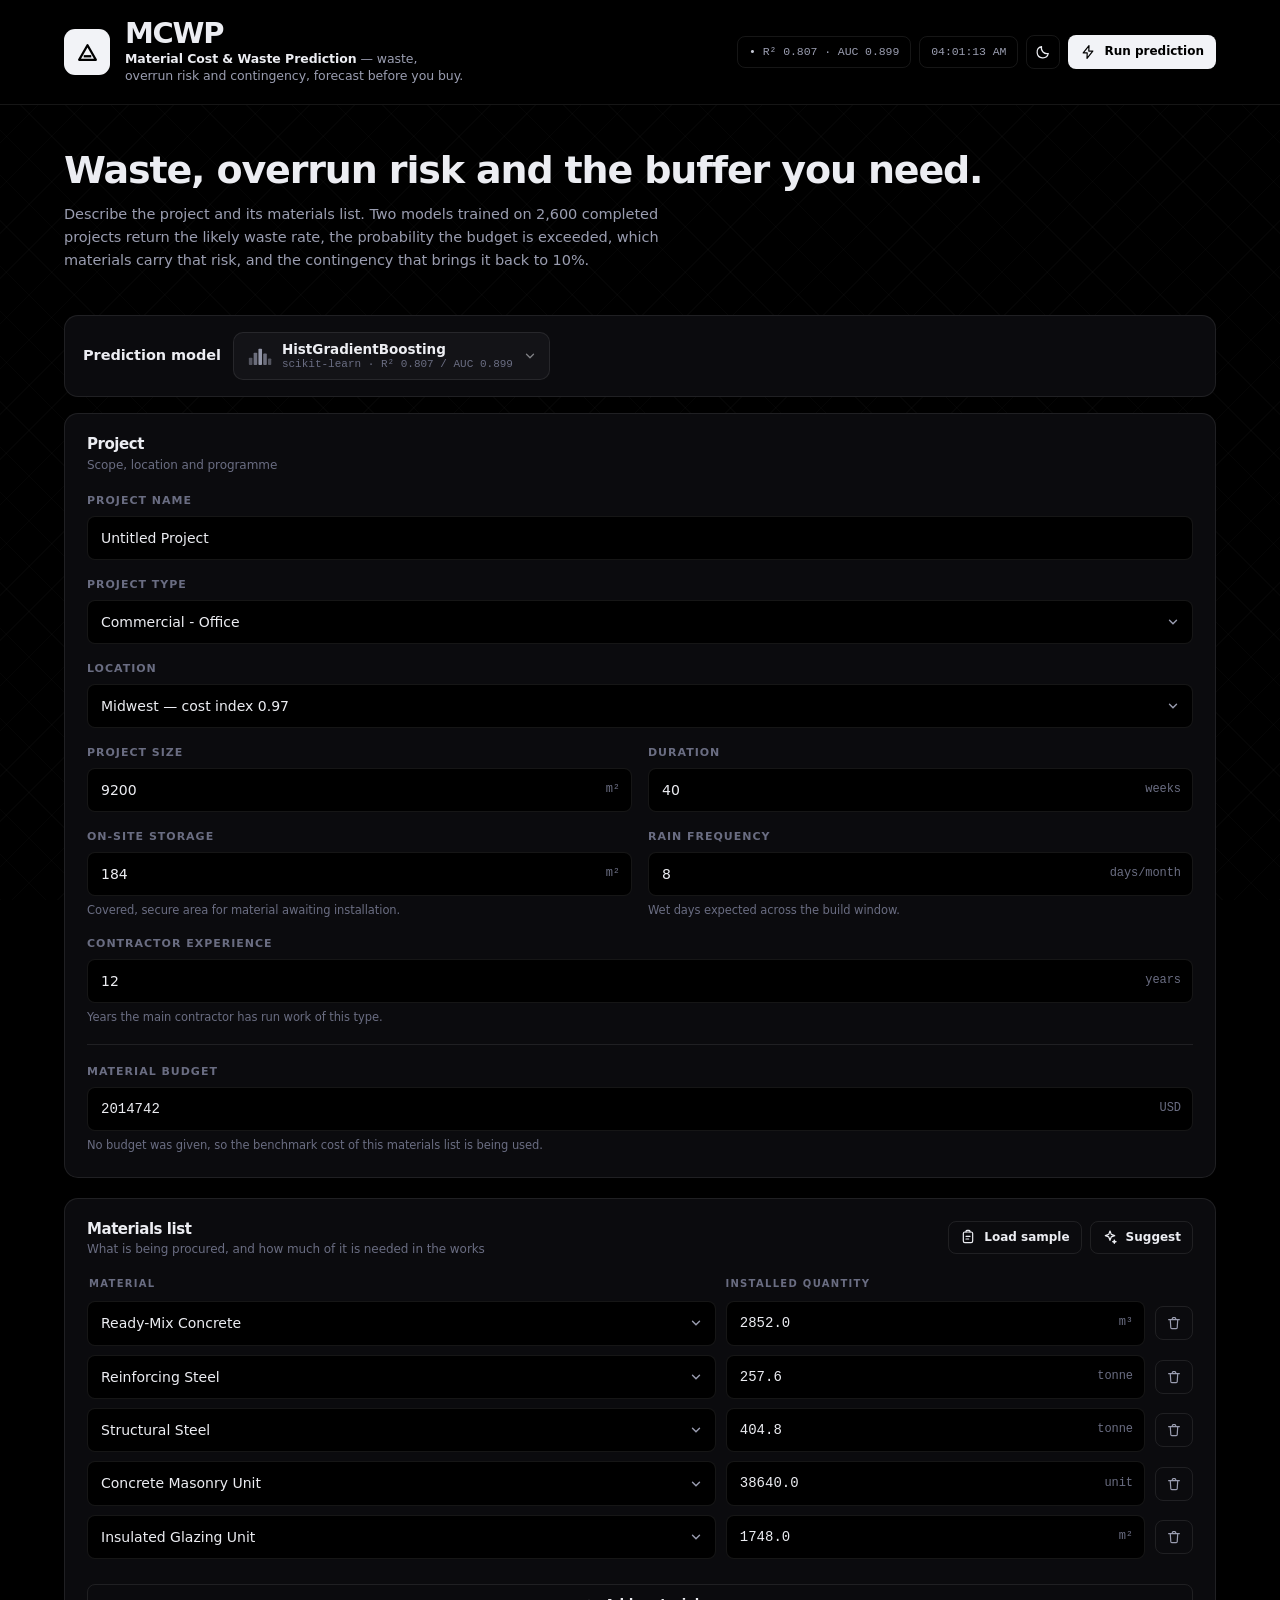
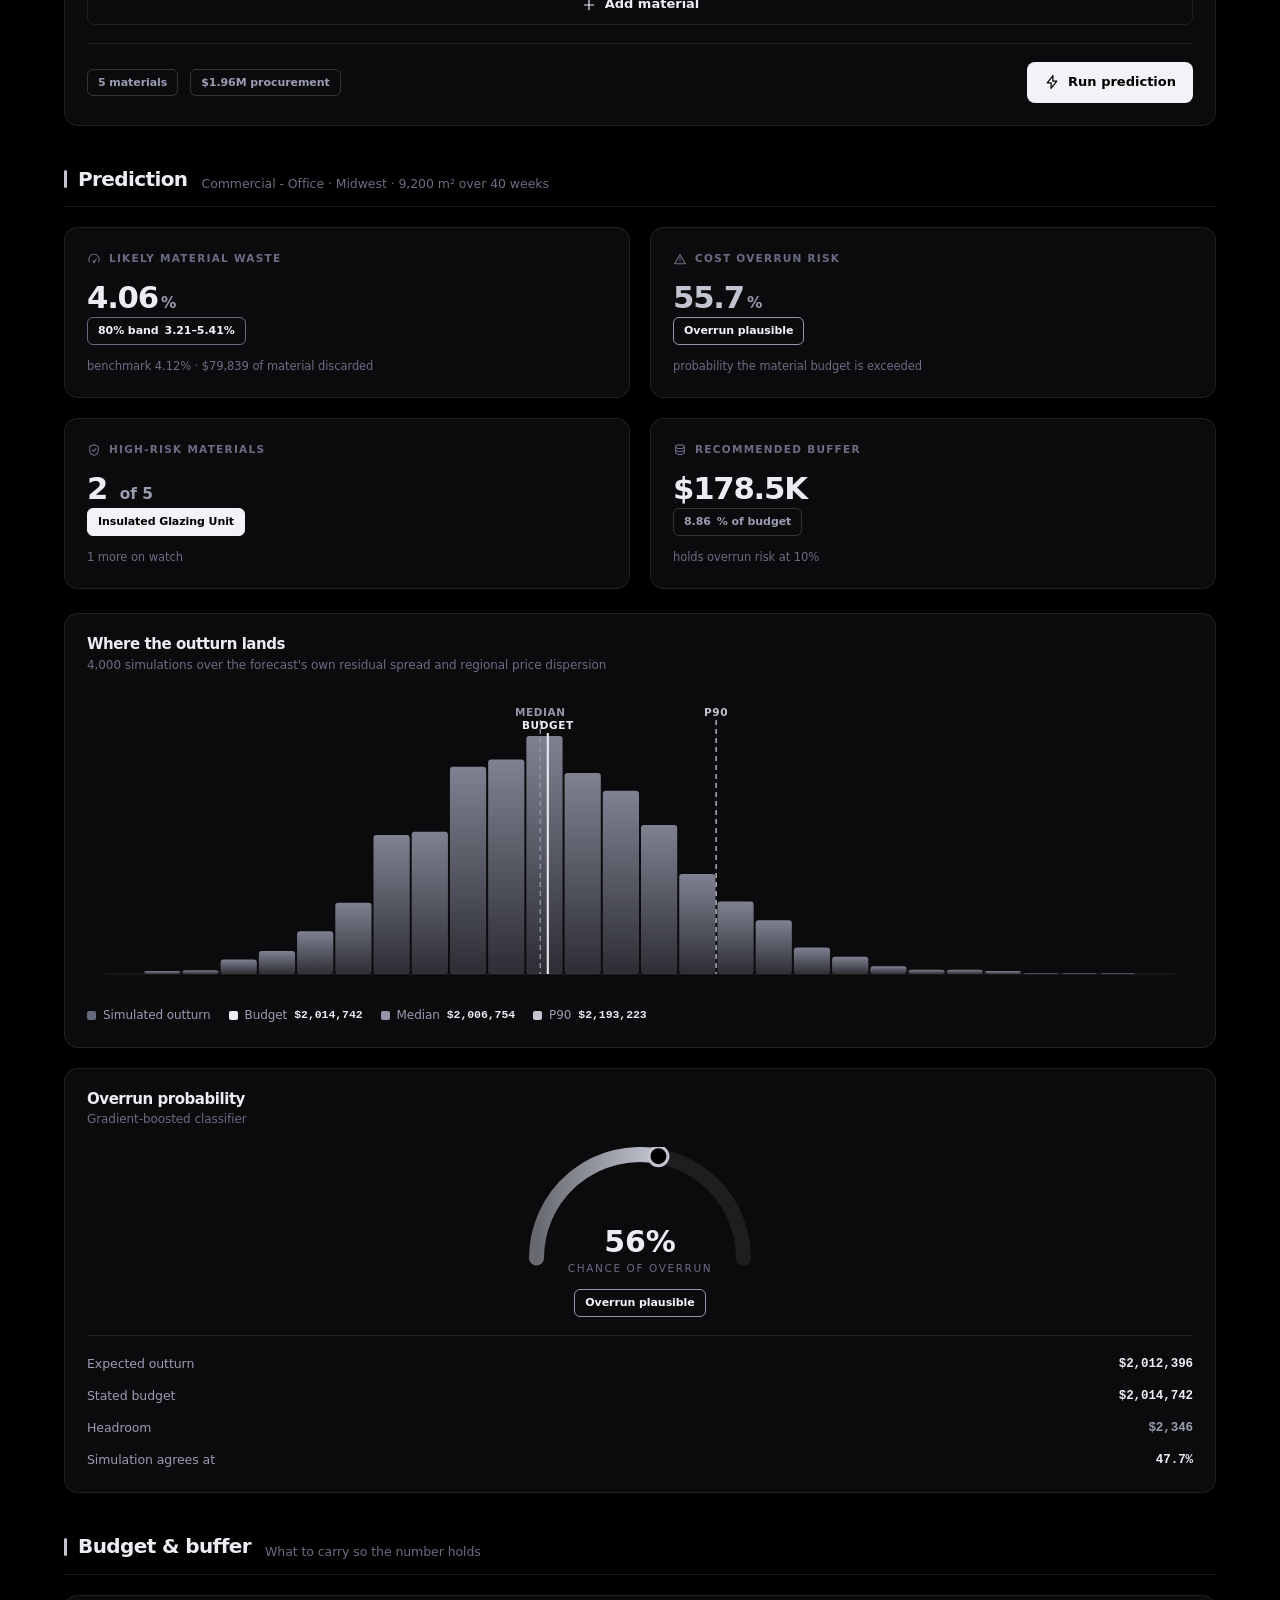
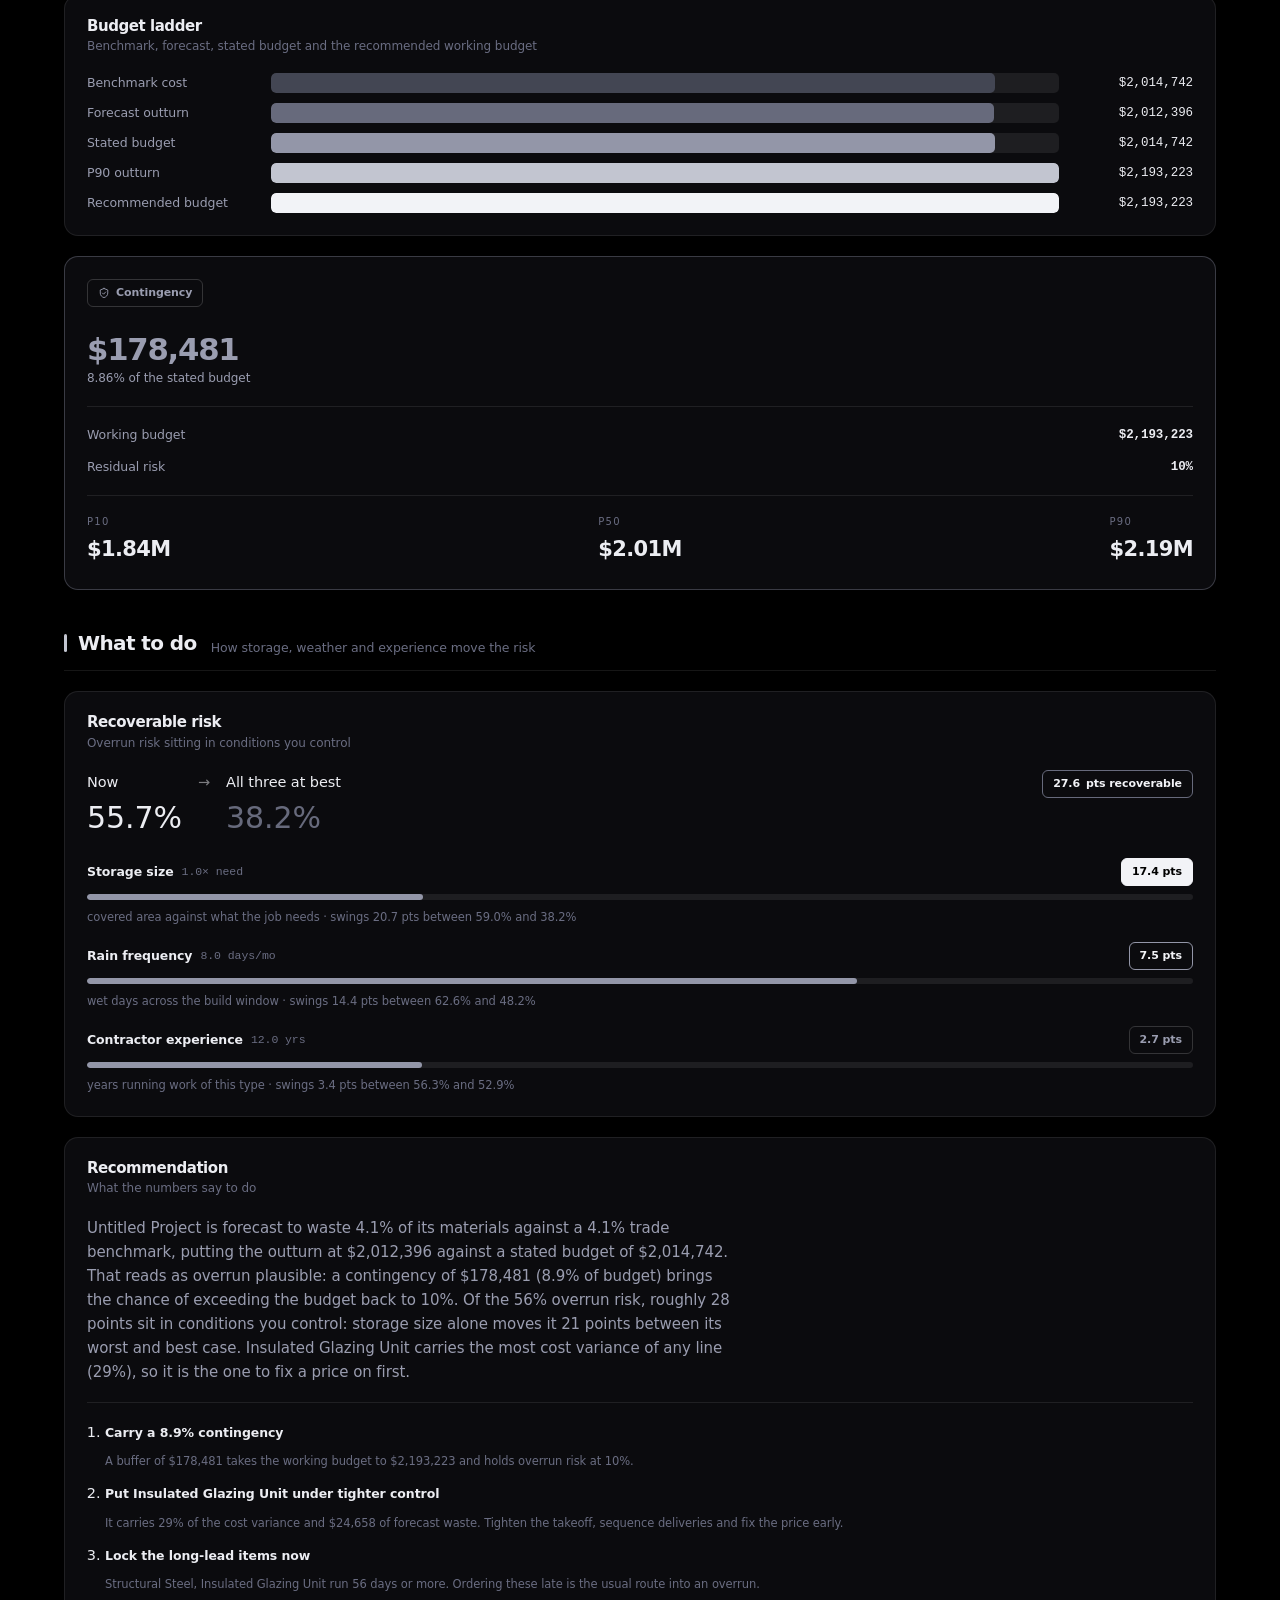
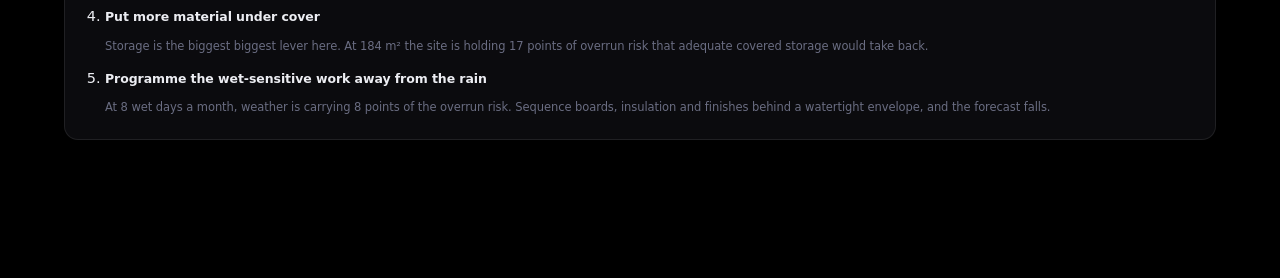
==== commit 40756685: "Add storage, rain and contractor experience as inputs The generator already moved waste with storage" ====
--- a/site/index.html
+++ b/site/index.html
@@ -35,8 +35,8 @@
 
     <div class="masthead-actions">
       <span class="metric-chip">
-        <span class="ok">&bull;</span> R&sup2; 0.699
-        &middot; AUC 0.900
+        <span class="ok">&bull;</span> R&sup2; 0.807
+        &middot; AUC 0.899
       </span>
       <span class="clock" data-clock>--:--:--</span>
       <button class="btn icon ghost" data-theme-toggle title="Switch theme" aria-label="Switch theme">
@@ -71,7 +71,7 @@
 <section id="brief" class="section">
   <script id="unit-map" type="application/json">{"asphalt_mix": "tonne", "ceramic_tile": "m\u00b2", "clay_brick": "1000 units", "cmu_block": "unit", "copper_piping": "m", "dimensional_lumber": "m\u00b3", "electrical_conduit": "m", "glazing_unit": "m\u00b2", "gypsum_drywall": "sheet", "interior_paint": "L", "membrane_roofing": "m\u00b2", "mineral_wool": "m\u00b2", "plywood_sheathing": "sheet", "ready_mix_concrete": "m\u00b3", "rebar_steel": "tonne", "structural_steel": "tonne"}</script>
 
-  <div class="panel tight reveal mb-16">
+  <div class="panel tight reveal mb-16 allow-overflow">
     <div class="row gap-12 wrap" style="align-items:center">
       <label for="f-backend" style="font-weight:600">Prediction model</label>
 
@@ -95,7 +95,7 @@
 </span>
           <span class="model-text">
             <b data-pick-label>HistGradientBoosting</b>
-            <span data-pick-meta>scikit-learn &middot; R&sup2; 0.699 / AUC 0.9</span>
+            <span data-pick-meta>scikit-learn &middot; R&sup2; 0.807 / AUC 0.899</span>
           </span>
           <svg class="chev" width="14" height="14" viewBox="0 0 24 24" fill="none"
                stroke="currentColor" stroke-width="2.2" stroke-linecap="round"
@@ -115,7 +115,7 @@
 
             <span class="model-text">
               <b>Random Forest</b>
-              <span>scikit-learn &middot; R&sup2; 0.699 / AUC 0.898</span>
+              <span>scikit-learn &middot; R&sup2; 0.797 / AUC 0.898</span>
             </span>
             <svg class="tick" width="14" height="14" viewBox="0 0 24 24" fill="none"
                  stroke="currentColor" stroke-width="2.4" stroke-linecap="round"
@@ -136,7 +136,7 @@
 
             <span class="model-text">
               <b>XGBoost</b>
-              <span>XGBoost &middot; R&sup2; 0.684 / AUC 0.894</span>
+              <span>XGBoost &middot; R&sup2; 0.803 / AUC 0.889</span>
             </span>
             <svg class="tick" width="14" height="14" viewBox="0 0 24 24" fill="none"
                  stroke="currentColor" stroke-width="2.4" stroke-linecap="round"
@@ -155,7 +155,7 @@
 
             <span class="model-text">
               <b>HistGradientBoosting</b>
-              <span>scikit-learn &middot; R&sup2; 0.699 / AUC 0.9</span>
+              <span>scikit-learn &middot; R&sup2; 0.807 / AUC 0.899</span>
             </span>
             <svg class="tick" width="14" height="14" viewBox="0 0 24 24" fill="none"
                  stroke="currentColor" stroke-width="2.4" stroke-linecap="round"
@@ -164,8 +164,6 @@
         </ul>
       </div>
 
-      <span class="tiny dim">This build runs entirely in your browser and carries only the HistGradientBoosting model, so the other backends are unavailable here. Run the app locally to compare them.
-        Compare them with <code>python tools/compare_models.py</code>.</span>
     </div>
   </div>
 
@@ -253,6 +251,37 @@
         </div>
       </div>
 
+      <div class="grid g2" style="gap:16px; margin-top:16px">
+        <div class="field">
+          <label>On-site storage</label>
+          <div class="input-affix">
+            <input class="input" type="number" name="storage_m2" id="f-storage"
+                   min="0" max="8000" step="5" value="184">
+            <span class="suffix">m&sup2;</span>
+          </div>
+          <div class="hint">Covered, secure area for material awaiting installation.</div>
+        </div>
+        <div class="field">
+          <label>Rain frequency</label>
+          <div class="input-affix">
+            <input class="input" type="number" name="rain_days" id="f-rain"
+                   min="0" max="28" step="1" value="8">
+            <span class="suffix">days/month</span>
+          </div>
+          <div class="hint">Wet days expected across the build window.</div>
+        </div>
+      </div>
+
+      <div class="field" style="margin-top:16px">
+        <label>Contractor experience</label>
+        <div class="input-affix">
+          <input class="input" type="number" name="experience_years" id="f-experience"
+                 min="0" max="40" step="1" value="12">
+          <span class="suffix">years</span>
+        </div>
+        <div class="hint">Years the main contractor has run work of this type.</div>
+      </div>
+
       <hr class="hr">
 
       <div class="field">
@@ -554,13 +583,13 @@
       <div class="cap"><svg viewBox="0 0 24 24" fill="none" stroke="currentColor" stroke-width="1.8"
      stroke-linecap="round" stroke-linejoin="round" aria-hidden="true"
      width="16" height="16" style="flex:none"><path d="M4 17a9 9 0 1 1 16 0"/><path d="M12 17l4-5"/><circle cx="12" cy="17" r="1.4"/></svg> Likely material waste</div>
-      <div class="val"><span data-out="waste">4.23</span><span class="unit">%</span></div>
+      <div class="val"><span data-out="waste">4.06</span><span class="unit">%</span></div>
       <div class="foot">
         <span class="badge violet">80% band
-          <b data-out="waste-band">2.53–5.9%</b></span>
+          <b data-out="waste-band">3.21–5.41%</b></span>
       </div>
       <div class="tiny dim mt-8">benchmark 4.12% &middot;
-        <span data-out="wasted-value">$83,213</span> of material discarded</div>
+        <span data-out="wasted-value">$79,839</span> of material discarded</div>
     </div>
 
     <div class="panel lift kpi reveal">
@@ -568,7 +597,7 @@
      stroke-linecap="round" stroke-linejoin="round" aria-hidden="true"
      width="16" height="16" style="flex:none"><path d="M12 4.5 2.8 20h18.4L12 4.5Z"/><path d="M12 10v4M12 17h.01"/></svg> Cost overrun risk</div>
       <div class="val" style="color:var(--tone-2)">
-        <span data-out="overrun">44.1</span><span class="unit">%</span></div>
+        <span data-out="overrun">55.7</span><span class="unit">%</span></div>
       <div class="foot">
         <span class="badge amber" data-out="verdict">
           Overrun plausible</span>
@@ -586,7 +615,7 @@
         <span class="badge rose">
           Insulated Glazing Unit</span>
       </div>
-      <div class="tiny dim mt-8">0 more on watch</div>
+      <div class="tiny dim mt-8">1 more on watch</div>
     </div>
 
     <div class="panel lift kpi reveal">
@@ -594,9 +623,9 @@
      stroke-linecap="round" stroke-linejoin="round" aria-hidden="true"
      width="16" height="16" style="flex:none"><ellipse cx="12" cy="6.4" rx="7.5" ry="3.2"/><path d="M4.5 6.4v5c0 1.8 3.4 3.2 7.5 3.2s7.5-1.4 7.5-3.2v-5"/>
   <path d="M4.5 11.4v5c0 1.8 3.4 3.2 7.5 3.2s7.5-1.4 7.5-3.2v-5"/></svg> Recommended buffer</div>
-      <div class="val"><span data-out="buffer">$185.0K</span></div>
+      <div class="val"><span data-out="buffer">$178.5K</span></div>
       <div class="foot">
-        <span class="badge mint"><span data-out="buffer-pct">9.18</span>%
+        <span class="badge mint"><span data-out="buffer-pct">8.86</span>%
           of budget</span>
       </div>
       <div class="tiny dim mt-8">holds overrun risk at 10%</div>
@@ -617,9 +646,9 @@
         <span class="item"><span class="swatch" style="background:var(--text)"></span>
           Budget <b data-out="leg-budget">$2,014,742</b></span>
         <span class="item"><span class="swatch" style="background:var(--tone-3)"></span>
-          Median <b data-out="leg-p50">$2,011,162</b></span>
+          Median <b data-out="leg-p50">$2,006,754</b></span>
         <span class="item"><span class="swatch" style="background:var(--tone-2)"></span>
-          P90 <b data-out="leg-p90">$2,199,738</b></span>
+          P90 <b data-out="leg-p90">$2,193,223</b></span>
       </div>
     </div>
 
@@ -635,14 +664,14 @@
       <hr class="hr">
       <div class="stack gap-12 small">
         <div class="row"><span class="muted">Expected outturn</span>
-          <b class="ml-auto mono" data-out="expected">$2,016,746</b></div>
+          <b class="ml-auto mono" data-out="expected">$2,012,396</b></div>
         <div class="row"><span class="muted">Stated budget</span>
           <b class="ml-auto mono" data-out="stated">$2,014,742</b></div>
         <div class="row"><span class="muted">Headroom</span>
-          <b class="ml-auto mono c-rose"
-             data-out="headroom">-$2,004</b></div>
+          <b class="ml-auto mono c-mint"
+             data-out="headroom">$2,346</b></div>
         <div class="row"><span class="muted">Simulation agrees at</span>
-          <b class="ml-auto mono" data-out="simulated">48.9%</b></div>
+          <b class="ml-auto mono" data-out="simulated">47.7%</b></div>
       </div>
     </div>
   </div>
@@ -666,7 +695,7 @@
         <div class="wf-row">
           <span class="lab" title="List price with industry baseline waste">Benchmark cost</span>
           <div class="bar-wrap">
-            <div class="b" data-fill="91.59"
+            <div class="b" data-fill="91.86"
                  style="background:var(--tone-5)"></div>
           </div>
           <span class="amt">$2,014,742</span>
@@ -674,15 +703,15 @@
         <div class="wf-row">
           <span class="lab" title="What the model expects this package to cost">Forecast outturn</span>
           <div class="bar-wrap">
-            <div class="b" data-fill="91.68"
+            <div class="b" data-fill="91.76"
                  style="background:var(--tone-4)"></div>
           </div>
-          <span class="amt">$2,016,746</span>
+          <span class="amt">$2,012,396</span>
         </div>
         <div class="wf-row">
           <span class="lab" title="What you told us you have">Stated budget</span>
           <div class="bar-wrap">
-            <div class="b" data-fill="91.59"
+            <div class="b" data-fill="91.86"
                  style="background:var(--tone-3)"></div>
           </div>
           <span class="amt">$2,014,742</span>
@@ -693,7 +722,7 @@
             <div class="b" data-fill="100.0"
                  style="background:var(--tone-2)"></div>
           </div>
-          <span class="amt">$2,199,738</span>
+          <span class="amt">$2,193,223</span>
         </div>
         <div class="wf-row">
           <span class="lab" title="Budget plus the contingency that holds risk at target">Recommended budget</span>
@@ -701,7 +730,7 @@
             <div class="b" data-fill="100.0"
                  style="background:var(--tone-1)"></div>
           </div>
-          <span class="amt">$2,199,738</span>
+          <span class="amt">$2,193,223</span>
         </div>
       </div>
     </div>
@@ -713,13 +742,13 @@
      width="12" height="12" style="flex:none"><path d="M12 3 4.5 6v6c0 4.6 3.1 8 7.5 9.2 4.4-1.2 7.5-4.6 7.5-9.2V6L12 3Z"/><path d="M9 12.2l2.2 2.2L15.2 10"/></svg> Contingency</span>
       </div>
       <div class="kpi" style="min-height:auto">
-        <div class="val c-mint">$184,996</div>
-        <div class="foot dim">9.18% of the stated budget</div>
+        <div class="val c-mint">$178,481</div>
+        <div class="foot dim">8.86% of the stated budget</div>
       </div>
       <hr class="hr">
       <div class="stack gap-12 small">
         <div class="row"><span class="muted">Working budget</span>
-          <b class="ml-auto mono">$2,199,738</b></div>
+          <b class="ml-auto mono">$2,193,223</b></div>
         <div class="row"><span class="muted">Residual risk</span>
           <b class="ml-auto mono">10%</b></div>
       </div>
@@ -727,7 +756,7 @@
       <div class="stat-strip" style="justify-content:space-between">
         <div class="s"><div class="k">P10</div><div class="v">$1.84M</div></div>
         <div class="s"><div class="k">P50</div><div class="v">$2.01M</div></div>
-        <div class="s"><div class="k">P90</div><div class="v">$2.20M</div></div>
+        <div class="s"><div class="k">P90</div><div class="v">$2.19M</div></div>
       </div>
     </div>
   </div>
@@ -738,6 +767,107 @@
 <!-- ══════════════════════════════════════════════════ 5. WHAT TO DO ══════ -->
 
 <!-- ════════════════════════════════════════════════════ 6. MODEL CARD ════ -->
+
+<!-- ═══════════════════════════════════════════════ 4. SITE FACTORS ═══════ -->
+<section id="factors" class="section">
+  <div class="section-title reveal">
+    <h2>What to do</h2>
+    <span class="dim small">How storage, weather and experience move the risk</span>
+  </div>
+
+  <div class="grid g-5-7 mb-24" style="align-items:start">
+
+    <div class="panel lift reveal">
+      <div class="panel-head">
+        <div><h3>Recoverable risk</h3>
+          <div class="sub">Overrun risk sitting in conditions you control</div></div>
+      </div>
+
+      <div class="row gap-16 mb-16" style="align-items:baseline">
+        <div>
+          <div class="cap">Now</div>
+          <div class="val" style="font-size:30px"><span data-out="sens-base">55.7</span><span class="unit">%</span></div>
+        </div>
+        <div style="opacity:.5">&rarr;</div>
+        <div>
+          <div class="cap">All three at best</div>
+          <div class="val" style="font-size:30px; color:var(--tone-4)"><span data-out="sens-floor">38.2</span><span class="unit">%</span></div>
+        </div>
+        <span class="badge violet ml-auto"><b data-out="sens-recoverable">27.6</b> pts recoverable</span>
+      </div>
+
+      <div class="stack gap-16" id="factor-bars">
+        <div class="risk-row">
+          <div class="row gap-8 mb-8">
+            <b class="small">Storage size</b>
+            <span class="mono tiny dim">1.0&times; need</span>
+            <span class="badge rose ml-auto">
+              17.4 pts</span>
+          </div>
+          <div class="rail"><div class="fill" data-fill="30.4"
+               style="width:30.4%; background:var(--tone-3)"></div></div>
+          <div class="tiny dim mt-8">covered area against what the job needs &middot; swings
+            20.7 pts between 59.0% and 38.2%</div>
+        </div>
+        <div class="risk-row">
+          <div class="row gap-8 mb-8">
+            <b class="small">Rain frequency</b>
+            <span class="mono tiny dim">8.0 days/mo</span>
+            <span class="badge amber ml-auto">
+              7.5 pts</span>
+          </div>
+          <div class="rail"><div class="fill" data-fill="69.6"
+               style="width:69.6%; background:var(--tone-3)"></div></div>
+          <div class="tiny dim mt-8">wet days across the build window &middot; swings
+            14.4 pts between 62.6% and 48.2%</div>
+        </div>
+        <div class="risk-row">
+          <div class="row gap-8 mb-8">
+            <b class="small">Contractor experience</b>
+            <span class="mono tiny dim">12.0 yrs</span>
+            <span class="badge mint ml-auto">
+              2.7 pts</span>
+          </div>
+          <div class="rail"><div class="fill" data-fill="30.3"
+               style="width:30.3%; background:var(--tone-3)"></div></div>
+          <div class="tiny dim mt-8">years running work of this type &middot; swings
+            3.4 pts between 56.3% and 52.9%</div>
+        </div>
+      </div>
+    </div>
+
+    <div class="panel lift reveal">
+      <div class="panel-head">
+        <div><h3>Recommendation</h3><div class="sub">What the numbers say to do</div></div>
+      </div>
+      <p class="lede" style="font-size:15px; margin:0 0 18px" data-out="summary">Untitled Project is forecast to waste 4.1% of its materials against a 4.1% trade benchmark, putting the outturn at $2,012,396 against a stated budget of $2,014,742. That reads as overrun plausible: a contingency of $178,481 (8.9% of budget) brings the chance of exceeding the budget back to 10%. Of the 56% overrun risk, roughly 28 points sit in conditions you control: storage size alone moves it 21 points between its worst and best case. Insulated Glazing Unit carries the most cost variance of any line (29%), so it is the one to fix a price on first.</p>
+      <hr class="hr">
+      <ol class="stack gap-12" id="advice-list" style="margin:0; padding-left:18px">
+        <li>
+          <b class="small">Carry a 8.9% contingency</b>
+          <div class="tiny dim mt-8">A buffer of $178,481 takes the working budget to $2,193,223 and holds overrun risk at 10%.</div>
+        </li>
+        <li>
+          <b class="small">Put Insulated Glazing Unit under tighter control</b>
+          <div class="tiny dim mt-8">It carries 29% of the cost variance and $24,658 of forecast waste. Tighten the takeoff, sequence deliveries and fix the price early.</div>
+        </li>
+        <li>
+          <b class="small">Lock the long-lead items now</b>
+          <div class="tiny dim mt-8">Structural Steel, Insulated Glazing Unit run 56 days or more. Ordering these late is the usual route into an overrun.</div>
+        </li>
+        <li>
+          <b class="small">Put more material under cover</b>
+          <div class="tiny dim mt-8">Storage is the biggest biggest lever here. At 184 m² the site is holding 17 points of overrun risk that adequate covered storage would take back.</div>
+        </li>
+        <li>
+          <b class="small">Programme the wet-sensitive work away from the rain</b>
+          <div class="tiny dim mt-8">At 8 wet days a month, weather is carrying 8 points of the overrun risk. Sequence boards, insulation and finishes behind a watertight envelope, and the forecast falls.</div>
+        </li>
+      </ol>
+    </div>
+
+  </div>
+</section>
 </main>
 
 <script src="static/js/charts.js"></script>
@@ -749,11 +879,11 @@
 <script src="static/js/app.js"></script>
 <script>
 const STATE = {
-  hist: [{"n": 5, "x": 1602618.25}, {"n": 8, "x": 1643371.41}, {"n": 23, "x": 1684124.57}, {"n": 47, "x": 1724877.74}, {"n": 85, "x": 1765630.9}, {"n": 143, "x": 1806384.06}, {"n": 260, "x": 1847137.22}, {"n": 301, "x": 1887890.39}, {"n": 404, "x": 1928643.55}, {"n": 456, "x": 1969396.71}, {"n": 492, "x": 2010149.87}, {"n": 427, "x": 2050903.04}, {"n": 375, "x": 2091656.2}, {"n": 326, "x": 2132409.36}, {"n": 225, "x": 2173162.52}, {"n": 155, "x": 2213915.69}, {"n": 123, "x": 2254668.85}, {"n": 56, "x": 2295422.01}, {"n": 44, "x": 2336175.17}, {"n": 17, "x": 2376928.34}, {"n": 10, "x": 2417681.5}, {"n": 9, "x": 2458434.66}, {"n": 5, "x": 2499187.82}, {"n": 2, "x": 2539940.99}, {"n": 1, "x": 2580694.15}, {"n": 1, "x": 2621447.31}],
+  hist: [{"n": 6, "x": 1605938.29}, {"n": 8, "x": 1646462.95}, {"n": 30, "x": 1686987.62}, {"n": 48, "x": 1727512.28}, {"n": 89, "x": 1768036.95}, {"n": 148, "x": 1808561.61}, {"n": 289, "x": 1849086.28}, {"n": 296, "x": 1889610.94}, {"n": 431, "x": 1930135.61}, {"n": 446, "x": 1970660.27}, {"n": 495, "x": 2011184.94}, {"n": 418, "x": 2051709.6}, {"n": 381, "x": 2092234.27}, {"n": 310, "x": 2132758.94}, {"n": 208, "x": 2173283.6}, {"n": 151, "x": 2213808.27}, {"n": 112, "x": 2254332.93}, {"n": 55, "x": 2294857.6}, {"n": 36, "x": 2335382.26}, {"n": 16, "x": 2375906.93}, {"n": 9, "x": 2416431.59}, {"n": 9, "x": 2456956.26}, {"n": 6, "x": 2497480.92}, {"n": 1, "x": 2538005.59}, {"n": 1, "x": 2578530.25}, {"n": 1, "x": 2619054.92}],
   budget: 2014742.33,
-  p50: 2011161.97,
-  p90: 2199738.21,
-  risk: 44.1,
+  p50: 2006754.46,
+  p90: 2193223.39,
+  risk: 55.7,
   colour: 'var(--tone-2)',
   units: {"asphalt_mix": "tonne", "ceramic_tile": "m\u00b2", "clay_brick": "1000 units", "cmu_block": "unit", "copper_piping": "m", "dimensional_lumber": "m\u00b3", "electrical_conduit": "m", "glazing_unit": "m\u00b2", "gypsum_drywall": "sheet", "interior_paint": "L", "membrane_roofing": "m\u00b2", "mineral_wool": "m\u00b2", "plywood_sheathing": "sheet", "ready_mix_concrete": "m\u00b3", "rebar_steel": "tonne", "structural_steel": "tonne"},
 };
@@ -779,7 +909,42 @@
 document.addEventListener('mcwp:theme', () => setTimeout(paint, 60));
 
 // Live edits redraw the outturn distribution and the risk gauge in place.
+function renderFactors(data) {
+  const set = (name, value) => {
+    const node = document.querySelector(`[data-out="${name}"]`);
+    if (node) node.textContent = value;
+  };
+  const s = data.sensitivity;
+  if (s) {
+    set('sens-base', s.base_pct);
+    set('sens-floor', s.floor_pct);
+    set('sens-recoverable', s.recoverable_pp);
+    const host = document.getElementById('factor-bars');
+    if (host) {
+      host.innerHTML = s.factors.map((f) => {
+        const unit = f.key === 'rain_days' ? ' days/mo'
+                   : f.key === 'experience_years' ? ' yrs' : '× need';
+        const tone = f.recoverable_pp >= 8 ? 'rose' : f.recoverable_pp >= 3 ? 'amber' : 'mint';
+        return `<div class="risk-row">
+          <div class="row gap-8 mb-8"><b class="small">${f.label}</b>
+            <span class="mono tiny dim">${f.stated}${unit}</span>
+            <span class="badge ${tone} ml-auto">${f.recoverable_pp} pts</span></div>
+          <div class="rail"><div class="fill" style="width:${f.position}%;background:var(--tone-3)"></div></div>
+          <div class="tiny dim mt-8">${f.note} &middot; swings ${f.swing_pp} pts
+            between ${f.at_worst_pct}% and ${f.at_best_pct}%</div></div>`;
+      }).join('');
+    }
+  }
+  set('summary', data.summary || '');
+  const list = document.getElementById('advice-list');
+  if (list && data.advice) {
+    list.innerHTML = data.advice.map((a) =>
+      `<li><b class="small">${a.title}</b><div class="tiny dim mt-8">${a.detail}</div></li>`).join('');
+  }
+}
+
 window.repaintOutturn = function (data) {
+  renderFactors(data);
   STATE.hist = data.overrun.histogram;
   STATE.budget = data.cost.budget;
   STATE.p50 = data.overrun.p50;
--- a/site/static/css/ui.css
+++ b/site/static/css/ui.css
@@ -415,6 +415,9 @@
   position: absolute; width: 1px; height: 1px; padding: 0; margin: -1px;
   overflow: hidden; clip: rect(0 0 0 0); white-space: nowrap; border: 0;
 }
+/* .panel sets overflow:hidden, which clips an absolutely positioned
+   menu. The panel holding the picker opts out. */
+.panel.allow-overflow { overflow: visible; }
 .model-pick { position: relative; }
 .model-pick-btn {
   display: flex; align-items: center; gap: 10px; width: 100%; min-width: 290px;
@@ -432,7 +435,7 @@
   font-size: 11px; color: var(--dim); font-family: var(--mono, ui-monospace, monospace);
 }
 .model-pick-menu {
-  position: absolute; z-index: 40; top: calc(100% + 6px); left: 0; min-width: 100%;
+  position: absolute; z-index: 80; top: calc(100% + 6px); left: 0; min-width: 100%;
   margin: 0; padding: 6px; list-style: none; background: var(--panel-solid);
   border: 1px solid var(--border-hi); border-radius: 12px;
   box-shadow: 0 18px 40px rgba(0, 0, 0, 0.34);
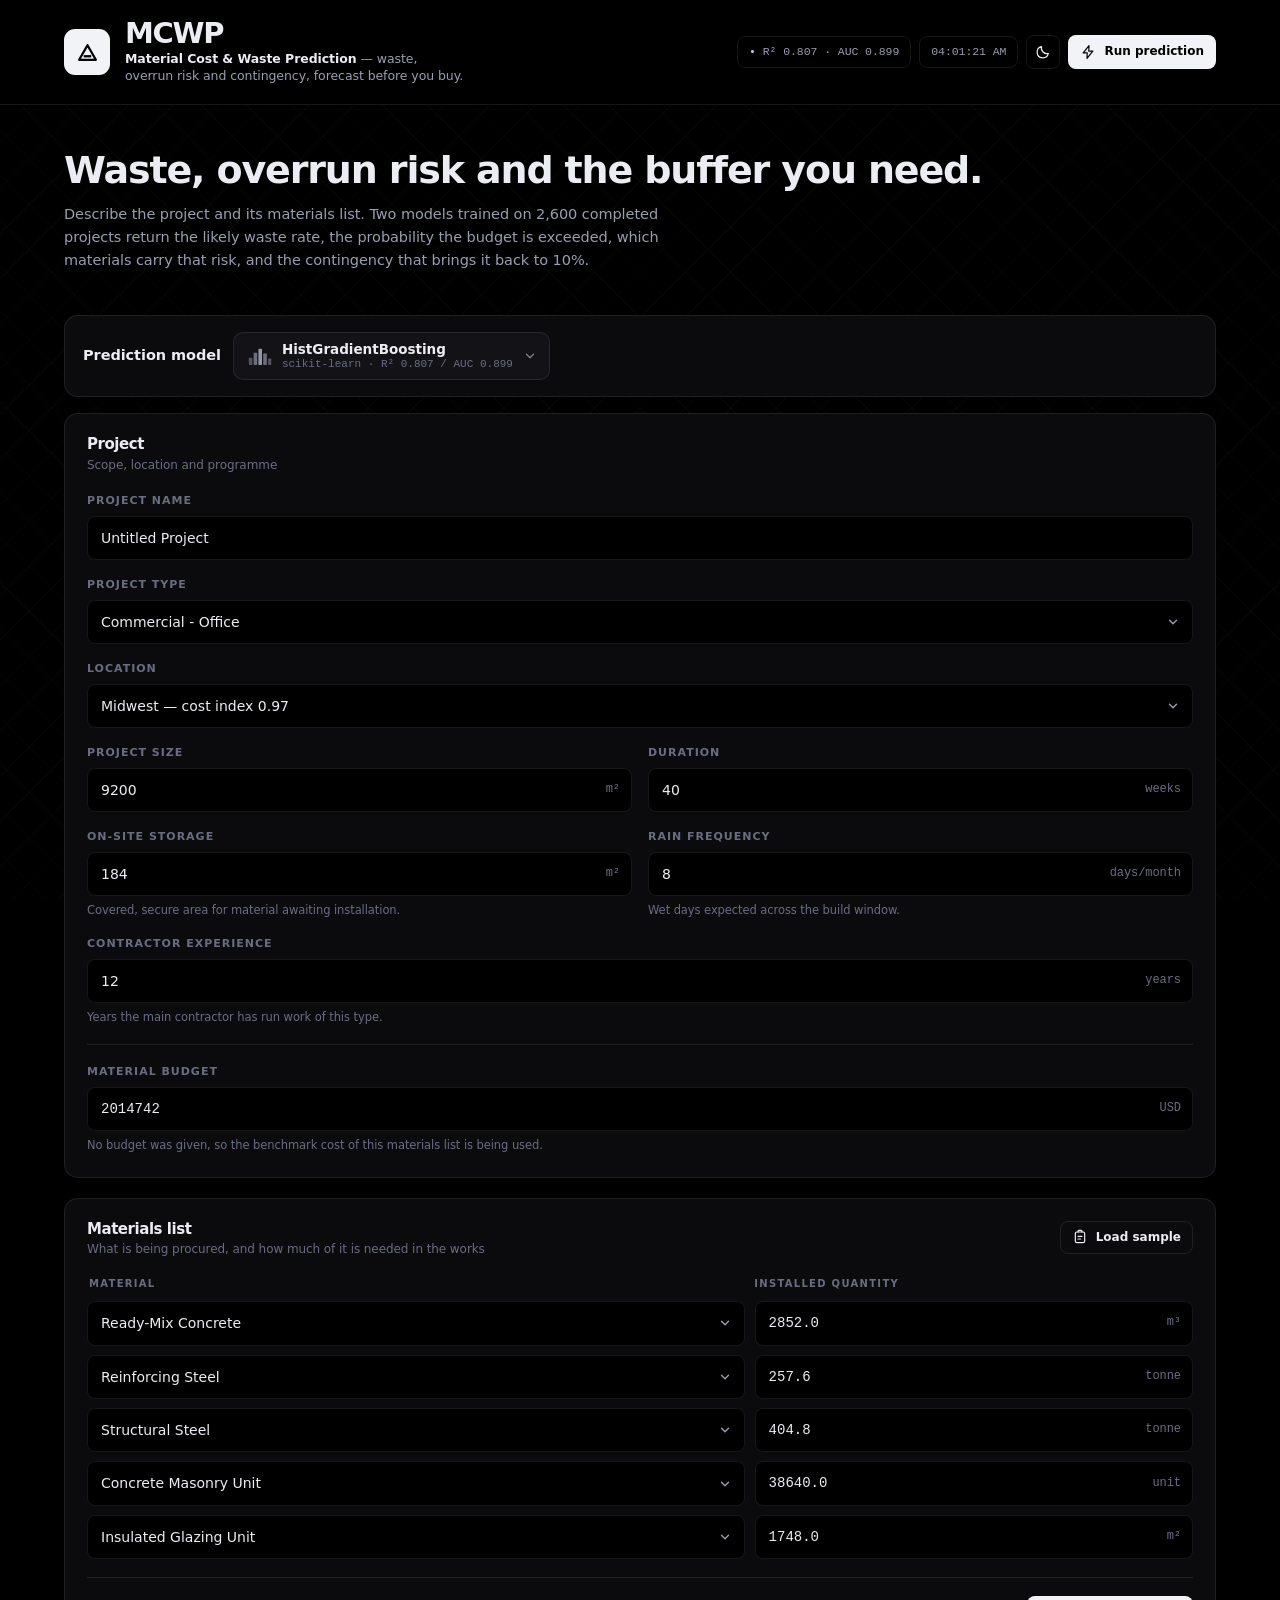
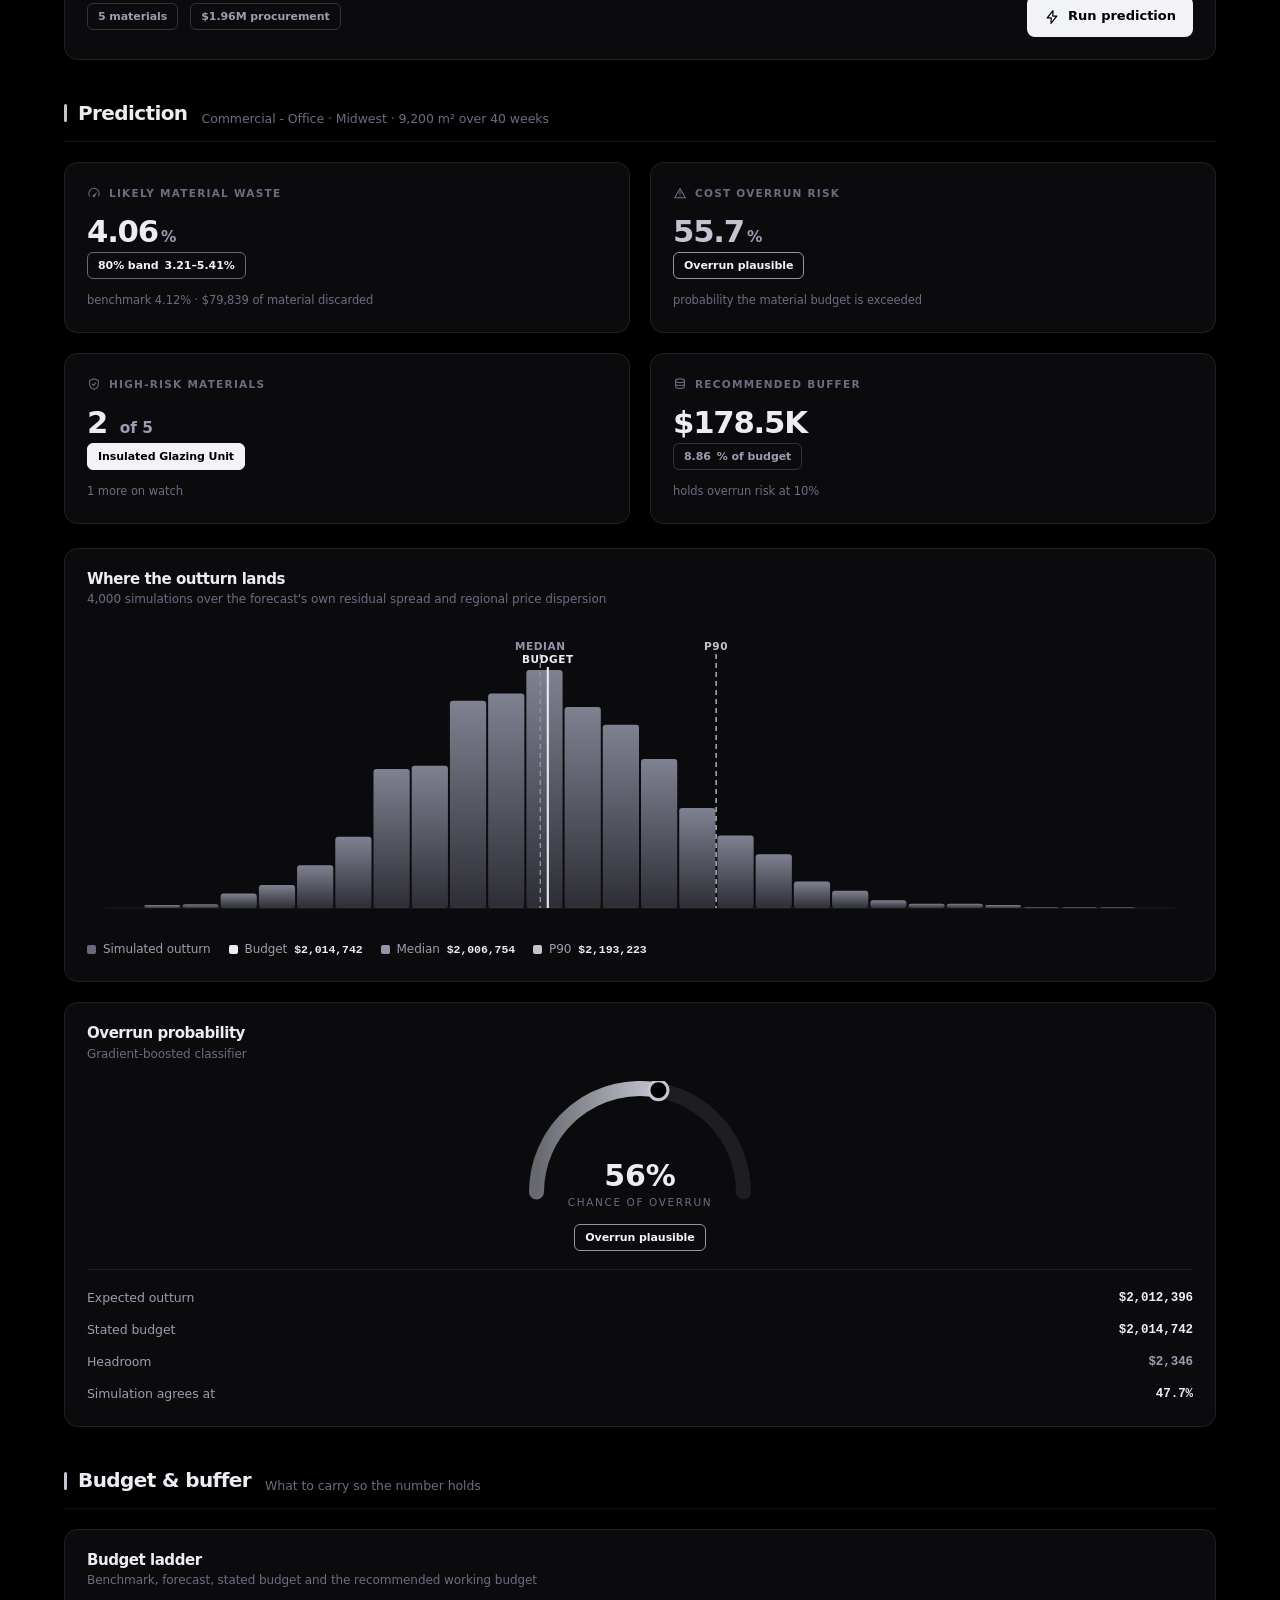
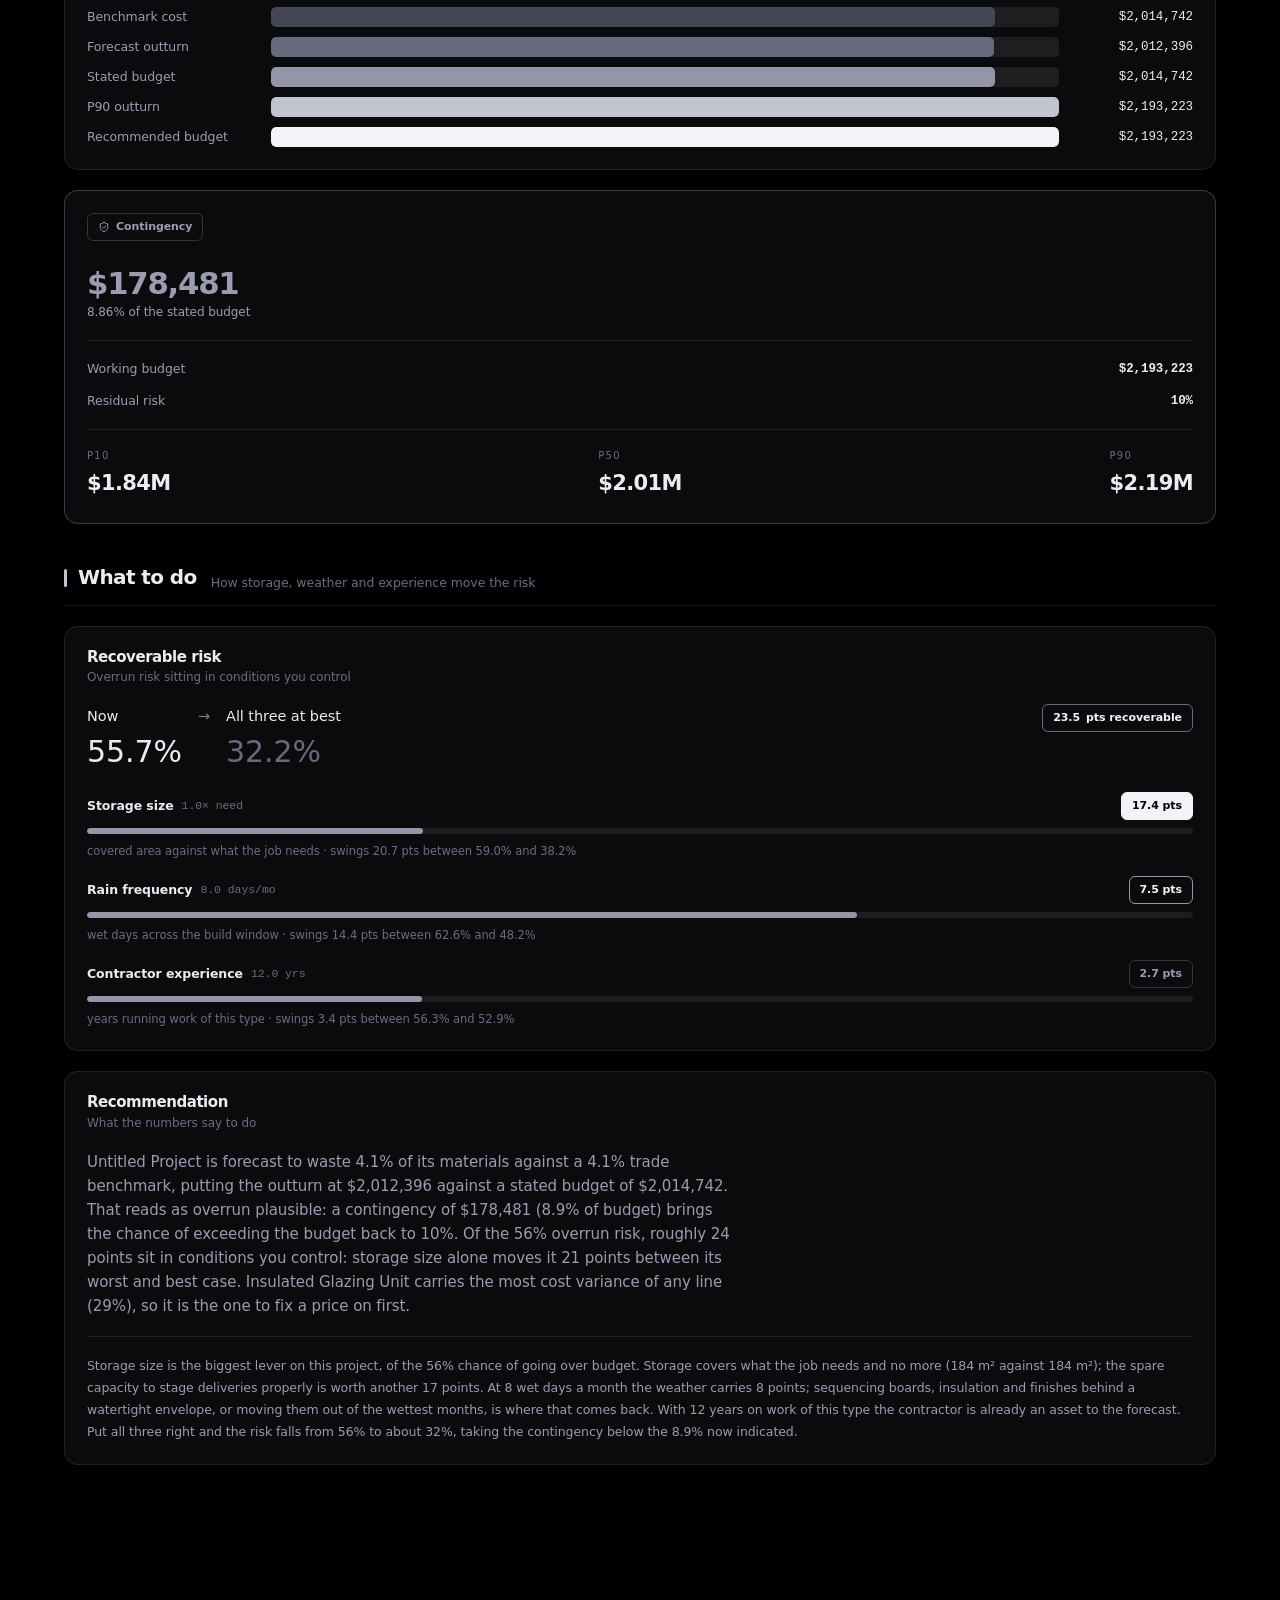
==== commit 65139544: "Recommendation as prose about the three site conditions The ordered advice list is replaced by a par" ====
--- a/site/index.html
+++ b/site/index.html
@@ -263,7 +263,7 @@
         </div>
         <div class="field">
           <label>Rain frequency</label>
-          <div class="input-affix">
+          <div class="input-affix wide">
             <input class="input" type="number" name="rain_days" id="f-rain"
                    min="0" max="28" step="1" value="8">
             <span class="suffix">days/month</span>
@@ -307,15 +307,11 @@
      stroke-linecap="round" stroke-linejoin="round" aria-hidden="true"
      width="14" height="14" style="flex:none"><rect x="5" y="4.5" width="14" height="16" rx="2.4"/><path d="M9 4.5V3.4A1.4 1.4 0 0 1 10.4 2h3.2A1.4 1.4 0 0 1 15 3.4v1.1"/>
   <path d="M9 11h6M9 15h4"/></svg> Load sample</button>
-          <button type="button" class="btn sm ghost" id="suggest-lines">
-            <svg viewBox="0 0 24 24" fill="none" stroke="currentColor" stroke-width="1.8"
-     stroke-linecap="round" stroke-linejoin="round" aria-hidden="true"
-     width="14" height="14" style="flex:none"><path d="M12 3l1.9 5.1L19 10l-5.1 1.9L12 17l-1.9-5.1L5 10l5.1-1.9L12 3Z"/><path d="M18.5 16.5l.7 1.8 1.8.7-1.8.7-.7 1.8-.7-1.8-1.8-.7 1.8-.7.7-1.8Z"/></svg> Suggest</button>
         </div>
       </div>
 
       <div class="line-head">
-        <span>Material</span><span>Installed quantity</span><span></span>
+        <span>Material</span><span>Installed quantity</span>
       </div>
       <div id="lines">
         <div class="line-row">
@@ -356,11 +352,6 @@
                    value="2852.0">
             <span class="suffix">m³</span>
           </div>
-          <button type="button" class="btn icon ghost line-drop" title="Remove">
-            <svg viewBox="0 0 24 24" fill="none" stroke="currentColor" stroke-width="1.8"
-     stroke-linecap="round" stroke-linejoin="round" aria-hidden="true"
-     width="15" height="15" style="flex:none"><path d="M4 7h16M9.5 7V5.2A1.2 1.2 0 0 1 10.7 4h2.6a1.2 1.2 0 0 1 1.2 1.2V7"/>
-  <path d="M6.4 7l.8 12.1A1.5 1.5 0 0 0 8.7 20.5h6.6a1.5 1.5 0 0 0 1.5-1.4L17.6 7"/></svg></button>
         </div>
         <div class="line-row">
           <select class="input" name="material">
@@ -400,11 +391,6 @@
                    value="257.6">
             <span class="suffix">tonne</span>
           </div>
-          <button type="button" class="btn icon ghost line-drop" title="Remove">
-            <svg viewBox="0 0 24 24" fill="none" stroke="currentColor" stroke-width="1.8"
-     stroke-linecap="round" stroke-linejoin="round" aria-hidden="true"
-     width="15" height="15" style="flex:none"><path d="M4 7h16M9.5 7V5.2A1.2 1.2 0 0 1 10.7 4h2.6a1.2 1.2 0 0 1 1.2 1.2V7"/>
-  <path d="M6.4 7l.8 12.1A1.5 1.5 0 0 0 8.7 20.5h6.6a1.5 1.5 0 0 0 1.5-1.4L17.6 7"/></svg></button>
         </div>
         <div class="line-row">
           <select class="input" name="material">
@@ -444,11 +430,6 @@
                    value="404.8">
             <span class="suffix">tonne</span>
           </div>
-          <button type="button" class="btn icon ghost line-drop" title="Remove">
-            <svg viewBox="0 0 24 24" fill="none" stroke="currentColor" stroke-width="1.8"
-     stroke-linecap="round" stroke-linejoin="round" aria-hidden="true"
-     width="15" height="15" style="flex:none"><path d="M4 7h16M9.5 7V5.2A1.2 1.2 0 0 1 10.7 4h2.6a1.2 1.2 0 0 1 1.2 1.2V7"/>
-  <path d="M6.4 7l.8 12.1A1.5 1.5 0 0 0 8.7 20.5h6.6a1.5 1.5 0 0 0 1.5-1.4L17.6 7"/></svg></button>
         </div>
         <div class="line-row">
           <select class="input" name="material">
@@ -488,11 +469,6 @@
                    value="38640.0">
             <span class="suffix">unit</span>
           </div>
-          <button type="button" class="btn icon ghost line-drop" title="Remove">
-            <svg viewBox="0 0 24 24" fill="none" stroke="currentColor" stroke-width="1.8"
-     stroke-linecap="round" stroke-linejoin="round" aria-hidden="true"
-     width="15" height="15" style="flex:none"><path d="M4 7h16M9.5 7V5.2A1.2 1.2 0 0 1 10.7 4h2.6a1.2 1.2 0 0 1 1.2 1.2V7"/>
-  <path d="M6.4 7l.8 12.1A1.5 1.5 0 0 0 8.7 20.5h6.6a1.5 1.5 0 0 0 1.5-1.4L17.6 7"/></svg></button>
         </div>
         <div class="line-row">
           <select class="input" name="material">
@@ -532,18 +508,8 @@
                    value="1748.0">
             <span class="suffix">m²</span>
           </div>
-          <button type="button" class="btn icon ghost line-drop" title="Remove">
-            <svg viewBox="0 0 24 24" fill="none" stroke="currentColor" stroke-width="1.8"
-     stroke-linecap="round" stroke-linejoin="round" aria-hidden="true"
-     width="15" height="15" style="flex:none"><path d="M4 7h16M9.5 7V5.2A1.2 1.2 0 0 1 10.7 4h2.6a1.2 1.2 0 0 1 1.2 1.2V7"/>
-  <path d="M6.4 7l.8 12.1A1.5 1.5 0 0 0 8.7 20.5h6.6a1.5 1.5 0 0 0 1.5-1.4L17.6 7"/></svg></button>
-        </div>
-      </div>
-
-      <button type="button" class="btn ghost block mt-16" id="add-line">
-        <svg viewBox="0 0 24 24" fill="none" stroke="currentColor" stroke-width="1.8"
-     stroke-linecap="round" stroke-linejoin="round" aria-hidden="true"
-     width="16" height="16" style="flex:none"><path d="M12 5v14M5 12h14"/></svg> Add material</button>
+        </div>
+      </div>
 
       <hr class="hr">
 
@@ -791,9 +757,9 @@
         <div style="opacity:.5">&rarr;</div>
         <div>
           <div class="cap">All three at best</div>
-          <div class="val" style="font-size:30px; color:var(--tone-4)"><span data-out="sens-floor">38.2</span><span class="unit">%</span></div>
-        </div>
-        <span class="badge violet ml-auto"><b data-out="sens-recoverable">27.6</b> pts recoverable</span>
+          <div class="val" style="font-size:30px; color:var(--tone-4)"><span data-out="sens-floor">32.2</span><span class="unit">%</span></div>
+        </div>
+        <span class="badge violet ml-auto"><b data-out="sens-recoverable">23.5</b> pts recoverable</span>
       </div>
 
       <div class="stack gap-16" id="factor-bars">
@@ -840,30 +806,10 @@
       <div class="panel-head">
         <div><h3>Recommendation</h3><div class="sub">What the numbers say to do</div></div>
       </div>
-      <p class="lede" style="font-size:15px; margin:0 0 18px" data-out="summary">Untitled Project is forecast to waste 4.1% of its materials against a 4.1% trade benchmark, putting the outturn at $2,012,396 against a stated budget of $2,014,742. That reads as overrun plausible: a contingency of $178,481 (8.9% of budget) brings the chance of exceeding the budget back to 10%. Of the 56% overrun risk, roughly 28 points sit in conditions you control: storage size alone moves it 21 points between its worst and best case. Insulated Glazing Unit carries the most cost variance of any line (29%), so it is the one to fix a price on first.</p>
+      <p class="lede" style="font-size:15px; margin:0 0 18px" data-out="summary">Untitled Project is forecast to waste 4.1% of its materials against a 4.1% trade benchmark, putting the outturn at $2,012,396 against a stated budget of $2,014,742. That reads as overrun plausible: a contingency of $178,481 (8.9% of budget) brings the chance of exceeding the budget back to 10%. Of the 56% overrun risk, roughly 24 points sit in conditions you control: storage size alone moves it 21 points between its worst and best case. Insulated Glazing Unit carries the most cost variance of any line (29%), so it is the one to fix a price on first.</p>
       <hr class="hr">
-      <ol class="stack gap-12" id="advice-list" style="margin:0; padding-left:18px">
-        <li>
-          <b class="small">Carry a 8.9% contingency</b>
-          <div class="tiny dim mt-8">A buffer of $178,481 takes the working budget to $2,193,223 and holds overrun risk at 10%.</div>
-        </li>
-        <li>
-          <b class="small">Put Insulated Glazing Unit under tighter control</b>
-          <div class="tiny dim mt-8">It carries 29% of the cost variance and $24,658 of forecast waste. Tighten the takeoff, sequence deliveries and fix the price early.</div>
-        </li>
-        <li>
-          <b class="small">Lock the long-lead items now</b>
-          <div class="tiny dim mt-8">Structural Steel, Insulated Glazing Unit run 56 days or more. Ordering these late is the usual route into an overrun.</div>
-        </li>
-        <li>
-          <b class="small">Put more material under cover</b>
-          <div class="tiny dim mt-8">Storage is the biggest biggest lever here. At 184 m² the site is holding 17 points of overrun risk that adequate covered storage would take back.</div>
-        </li>
-        <li>
-          <b class="small">Programme the wet-sensitive work away from the rain</b>
-          <div class="tiny dim mt-8">At 8 wet days a month, weather is carrying 8 points of the overrun risk. Sequence boards, insulation and finishes behind a watertight envelope, and the forecast falls.</div>
-        </li>
-      </ol>
+      <p class="small muted" style="margin:0; line-height:1.75"
+         data-out="recommendation">Storage size is the biggest lever on this project, of the 56% chance of going over budget. Storage covers what the job needs and no more (184 m² against 184 m²); the spare capacity to stage deliveries properly is worth another 17 points. At 8 wet days a month the weather carries 8 points; sequencing boards, insulation and finishes behind a watertight envelope, or moving them out of the wettest months, is where that comes back. With 12 years on work of this type the contractor is already an asset to the forecast. Put all three right and the risk falls from 56% to about 32%, taking the contingency below the 8.9% now indicated.</p>
     </div>
 
   </div>
@@ -936,11 +882,7 @@
     }
   }
   set('summary', data.summary || '');
-  const list = document.getElementById('advice-list');
-  if (list && data.advice) {
-    list.innerHTML = data.advice.map((a) =>
-      `<li><b class="small">${a.title}</b><div class="tiny dim mt-8">${a.detail}</div></li>`).join('');
-  }
+  set('recommendation', data.recommendation || '');
 }
 
 window.repaintOutturn = function (data) {
--- a/site/static/css/ui.css
+++ b/site/static/css/ui.css
@@ -168,6 +168,8 @@
   font-family: var(--font-mono);
 }
 .input-affix .input { padding-right: 58px; }
+/* long units ('days/month') need more room than the 58px default */
+.input-affix.wide .input { padding-right: 94px; }
 
 /* ---------------------------------------------------------------- table -- */
 
@@ -309,7 +311,7 @@
 /* ---------------------------------------------------- materials list rows */
 
 .line-head, .line-row {
-  display: grid; grid-template-columns: minmax(0, 1.5fr) minmax(0, 1fr) 38px;
+  display: grid; grid-template-columns: minmax(0, 1.5fr) minmax(0, 1fr);
   gap: 10px; align-items: center;
 }
 .line-head {
@@ -435,7 +437,10 @@
   font-size: 11px; color: var(--dim); font-family: var(--mono, ui-monospace, monospace);
 }
 .model-pick-menu {
-  position: absolute; z-index: 80; top: calc(100% + 6px); left: 0; min-width: 100%;
+  /* Fixed and parented to <body>: every .reveal panel animates a transform,
+     which makes it a stacking context, so a menu left inside one is painted
+     over by any panel that follows it in the DOM. JS positions this. */
+  position: fixed; z-index: 400; top: 0; left: 0;
   margin: 0; padding: 6px; list-style: none; background: var(--panel-solid);
   border: 1px solid var(--border-hi); border-radius: 12px;
   box-shadow: 0 18px 40px rgba(0, 0, 0, 0.34);
